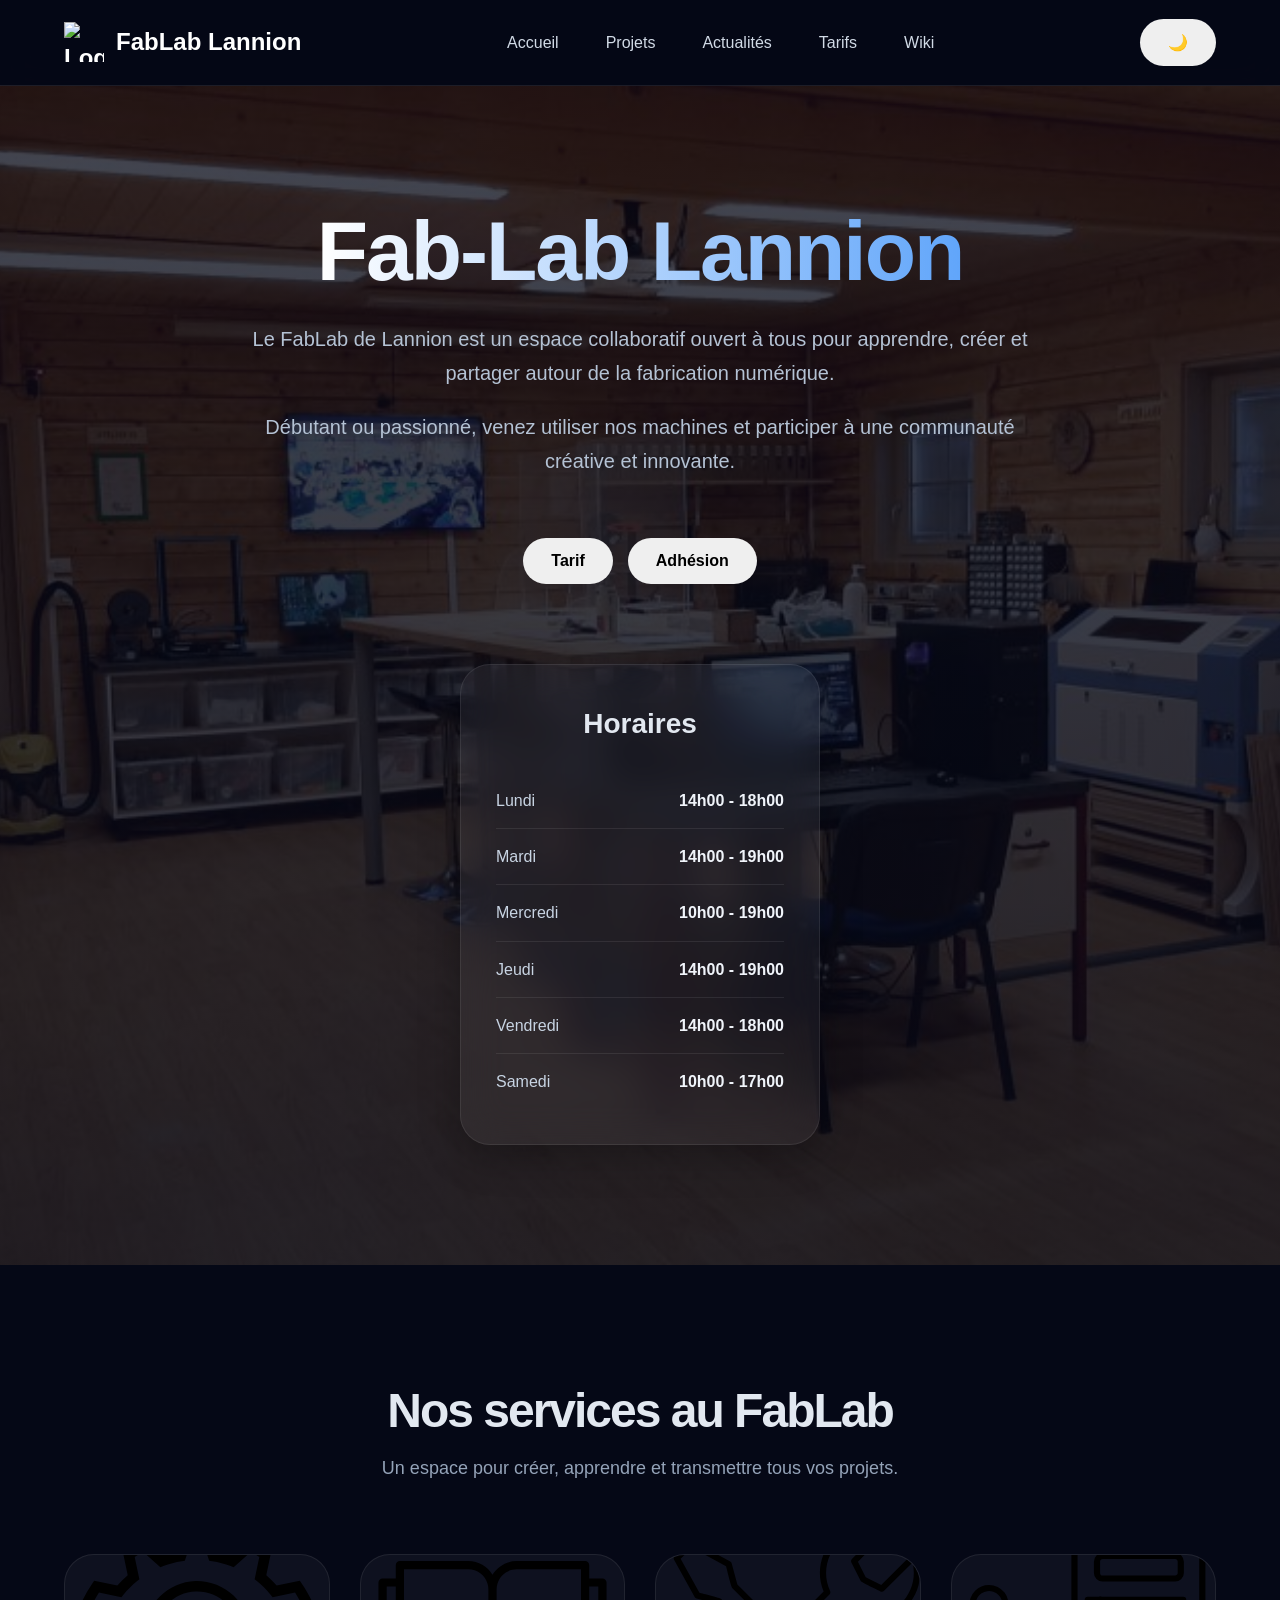
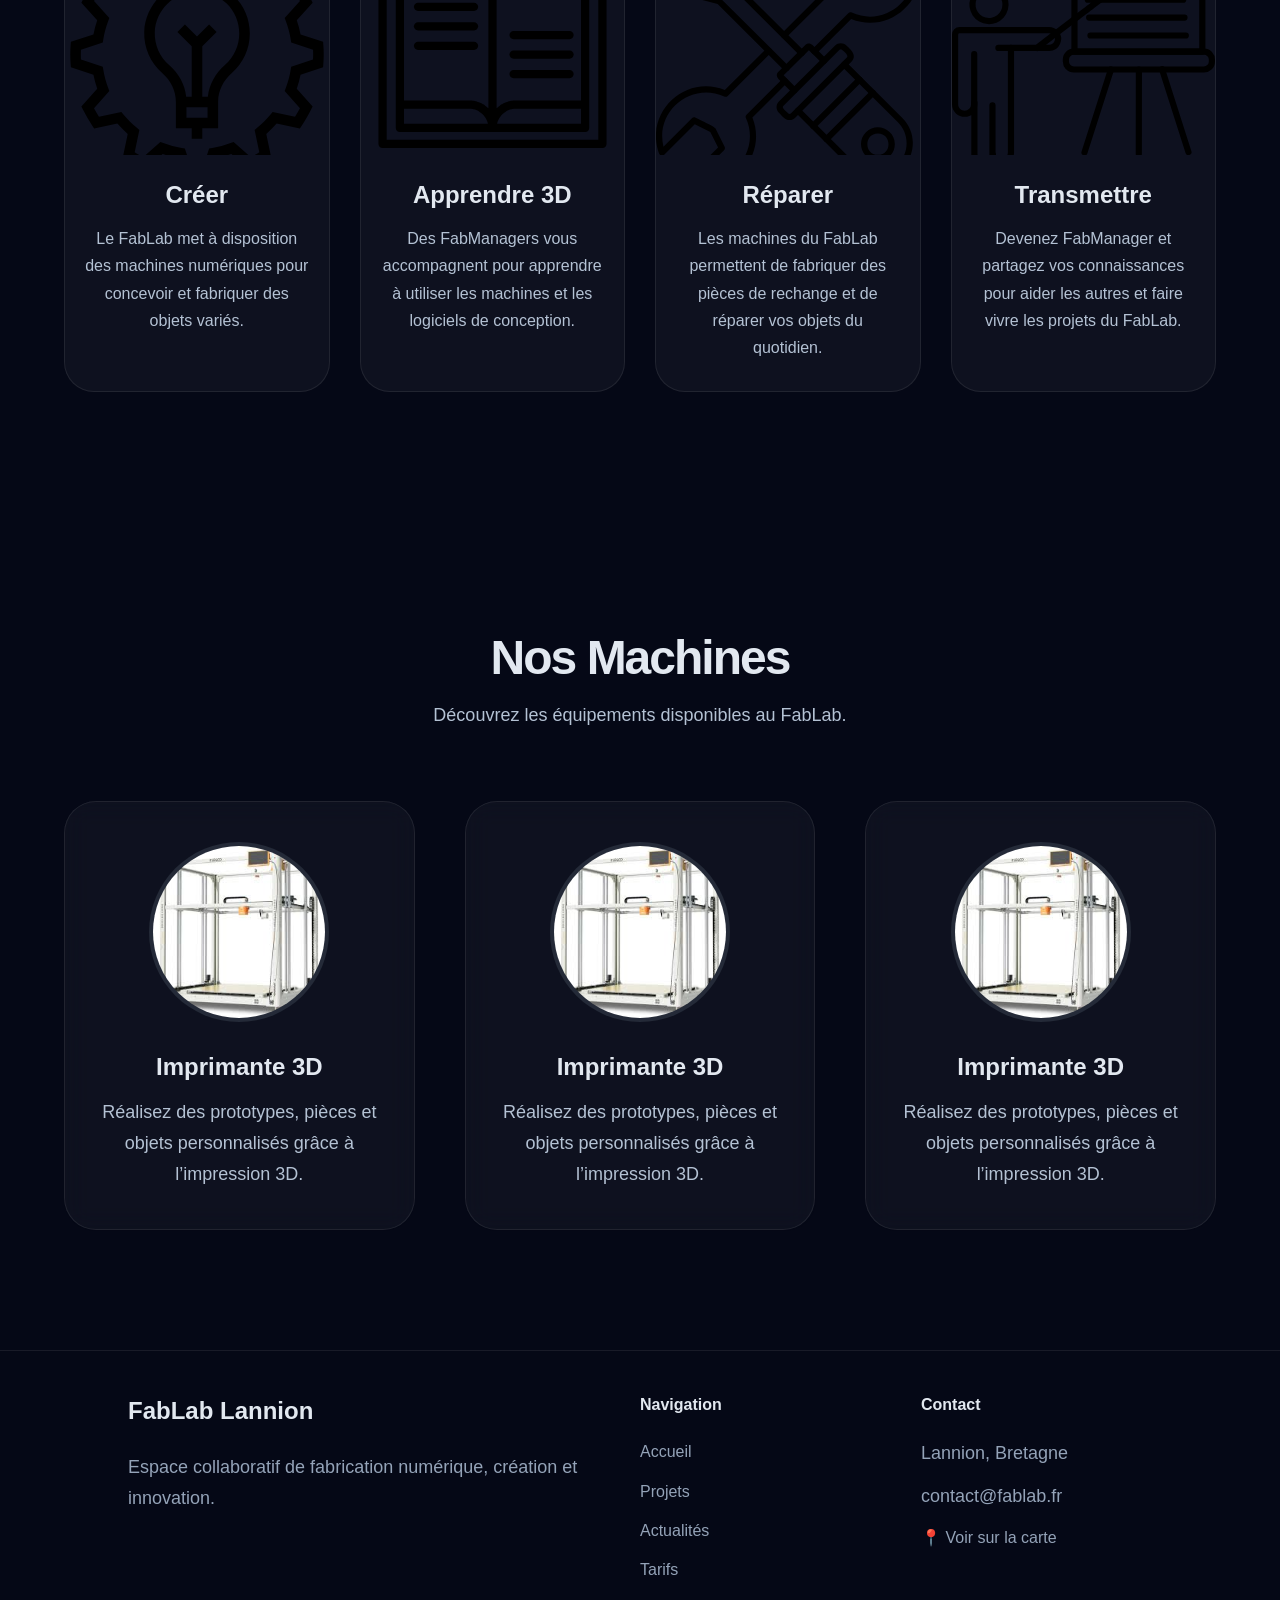
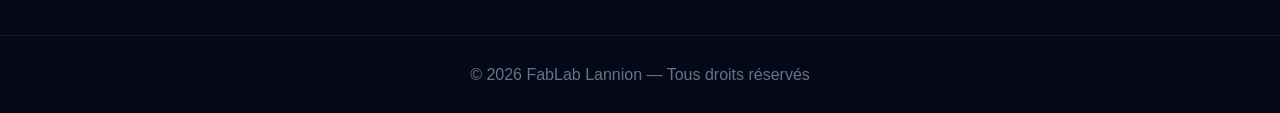
==== index.html @ e569bf3a "dark/light changement + corretions" ====
<!DOCTYPE html>
<html lang="fr">
<head>
  <meta charset="UTF-8">
  <meta name="viewport" content="width=device-width, initial-scale=1.0">
  <title>Fab-Lab Lannion</title>
  <link rel="icon" href="https://fablablannion.github.io/images/logo.png">
  <link id="theme-style" rel="stylesheet" href="style.css">
  <script src="navbar.js" defer></script>
</head>

<body>
  
  <!-- NAVBAR -->
  <nav-bar></nav-bar>

  <section class="présentation" id="accueil">
    <div class="présentation-container">

      <div>
        <h2>Fab-Lab Lannion</h2>

        <p>
          Le FabLab de Lannion est un espace collaboratif ouvert à tous pour apprendre,
          créer et partager autour de la fabrication numérique.
        </p>

        <p>
          Débutant ou passionné, venez utiliser nos machines et participer à une
          communauté créative et innovante.
        </p>

        <div class="buttons">
          <button>Tarif</button>
          <button>Adhésion</button>
        </div>
      </div>

      <div class="horaires">
        <h3>Horaires</h3>

        <div class="horaire-item">
          <span>Lundi</span>
          <strong>14h00 - 18h00</strong>
        </div>

        <div class="horaire-item">
          <span>Mardi</span>
          <strong>14h00 - 19h00</strong>
        </div>

        <div class="horaire-item">
          <span>Mercredi</span>
          <strong>10h00 - 19h00</strong>
        </div>

        <div class="horaire-item">
          <span>Jeudi</span>
          <strong>14h00 - 19h00</strong>
        </div>

        <div class="horaire-item">
          <span>Vendredi</span>
          <strong>14h00 - 18h00</strong>
        </div>

        <div class="horaire-item">
          <span>Samedi</span>
          <strong>10h00 - 17h00</strong>
        </div>

      </div>

    </div>
  </section>

  <section class="services-section">

    <div class="services-title">
      <h2>Nos services au FabLab</h2>
      <p>Un espace pour créer, apprendre et transmettre tous vos projets.</p>
    </div>

    <div class="services-grid">

      <div class="service-card">
        <div class="service-img">
          <img src="image/innovation-icon.svg" alt="Découpe laser">
        </div>
        <h3>Créer</h3>
        <p>Le FabLab met à disposition des machines numériques pour concevoir et fabriquer des objets variés.</p>
      </div>

      <div class="service-card">
        <div class="service-img">
          <img src="image/learning-icon.svg" alt="Impression 3D">
        </div>
        <h3>Apprendre 3D</h3>
        <p>Des FabManagers vous accompagnent pour apprendre à utiliser les machines et les logiciels de conception.</p>
      </div>

      <div class="service-card">
        <div class="service-img">
          <img src="image/reparation-icon.svg" alt="Découpe vinyle">
        </div>
        <h3>Réparer</h3>
        <p>Les machines du FabLab permettent de fabriquer des pièces de rechange et de réparer vos objets du quotidien.</p>
      </div>

      <div class="service-card">
        <div class="service-img">
          <img src="image/teach-icon.svg" alt="Électronique">
        </div>
        <h3>Transmettre</h3>
        <p>Devenez FabManager et partagez vos connaissances pour aider les autres et faire vivre les projets du FabLab.</p>
      </div>

    </div>

  </section>

  <section class="machines-section" id="machines">
    <div class="container">

      <div class="section-title">
        <h2>Nos Machines</h2>
        <p>Découvrez les équipements disponibles au FabLab.</p>
      </div>

      <div class="cards">

        <div class="card machine-card">
          <div class="machine-image">
            <img src="image/3d.jpg" alt="machine 3D">
          </div>

          <div class="machine-content">
            <h3>Imprimante 3D</h3>
            <p>
              Réalisez des prototypes, pièces et objets personnalisés grâce à l’impression 3D.
            </p>
          </div>
        </div>

        <div class="card machine-card">
          <div class="machine-image">
            <img src="image/3d.jpg" alt="machine 3D">
          </div>

          <div class="machine-content">
            <h3>Imprimante 3D</h3>
            <p>
              Réalisez des prototypes, pièces et objets personnalisés grâce à l’impression 3D.
            </p>
          </div>
        </div>

        <div class="card machine-card">
          <div class="machine-image">
            <img src="image/3d.jpg" alt="machine 3D">
          </div>

          <div class="machine-content">
            <h3>Imprimante 3D</h3>
            <p>
              Réalisez des prototypes, pièces et objets personnalisés grâce à l’impression 3D.
            </p>
          </div>
        </div>

      </div>
    </div>
  </section>

  <!-- FOOTER -->

  <div id="footer"></div>

  <script>
    fetch("Footer.html")
      .then(response => response.text())
      .then(data => {
        document.getElementById("footer").innerHTML = data;
      });
  </script>
</body>
</html>
---- style.css ----
/* =========================================================
   FABLAB LANNION — APPLE / STARTUP STYLE
========================================================= */

/* =========================
   RESET
========================= */

*{
  margin:0;
  padding:0;
  box-sizing:border-box;
}

html{
  scroll-behavior:smooth;
}

body{
  font-family:-apple-system,BlinkMacSystemFont,"Segoe UI",Roboto,sans-serif;
  background:#050816;
  color:#e2e8f0;
  line-height:1.7;
  overflow-x:hidden;
  font-weight:400;
}

/* =========================
   GLOBAL
========================= */

.container{
  width:90%;
  max-width:1300px;
  margin:auto;
}

section{
  padding:120px 0;
}

h1{
  font-size:60px;
  line-height:1;
  font-weight:800;
  letter-spacing:-3px;
}

h2{
  font-size:48px;
  line-height:1.1;
  font-weight:700;
  letter-spacing:-2px;
}

h3{
  font-size:24px;
  margin-bottom:10px;
}

p{
  color:#b4c2d4;
  font-size:18px;
  font-weight:400;
}

/* =========================================================
   NAVBAR
========================================================= */

.navbar{
  position:fixed;
  top:0;
  left:0;
  width:100%;

  z-index:1000;

  backdrop-filter:blur(20px);

  background:rgba(5,8,22,0.65);

  border-bottom:1px solid rgba(255,255,255,0.08);
}

.navbar-container{
  width:90%;
  max-width:1300px;

  margin:auto;

  height:85px;

  display:flex;
  align-items:center;
  justify-content:space-between;
}

/* LOGO */

.logo{
  font-size:24px;
  font-weight:800;
  color:white;
  text-decoration:none;
  display:flex;
  align-items:center;
  gap:12px;
}

.logo-img{
  width:40px;
  height:40px;
  object-fit:contain;
}

/* LINKS */

.nav-links{
  display:flex;
  gap:35px;
}

.nav-links a{
  color:#d1dae6;
  text-decoration:none;
  font-size:16px;
  font-weight:500;
  transition:0.3s;
  border-radius:6px;
  padding:4px 6px;
}

.nav-links a:hover{
  color:white;
}

.nav-links a:focus-visible{
  outline:2px solid #60a5fa;
  outline-offset:3px;
}

/* HAMBURGER */

.hamburger{
  display:none;
  flex-direction:column;
  gap:5px;
  background:none;
  border:none;
  cursor:pointer;
  padding:8px;
  border-radius:8px;
}

.hamburger span{
  display:block;
  width:24px;
  height:2px;
  background:#e2e8f0;
  border-radius:2px;
  transition:0.3s;
}

.hamburger[aria-expanded="true"] span:nth-child(1){
  transform:translateY(7px) rotate(45deg);
}

.hamburger[aria-expanded="true"] span:nth-child(2){
  opacity:0;
}

.hamburger[aria-expanded="true"] span:nth-child(3){
  transform:translateY(-7px) rotate(-45deg);
}

/* BUTTON */

.nav-button{
  padding:12px 24px;

  border-radius:999px;

  background:white;

  color:black;

  text-decoration:none;

  font-weight:600;

  transition:0.3s;
}

.nav-button:hover{
  transform:translateY(-2px);
}

/* espace navbar */

body{
  padding-top:85px;
}

/* =========================
   BUTTONS
========================= */

button,
.btn{
  border:none;
  outline:none;
  padding:14px 28px;
  border-radius:999px;
  cursor:pointer;
  font-size:16px;
  font-weight:600;
  transition:all .3s ease;
}

.btn{
  background:white;
  color:black;
  text-decoration:none;
}

.btn:hover{
  transform:translateY(-3px);
  box-shadow:0 10px 30px rgba(255,255,255,.15);
}

.btn-primary{
  background:white;
  color:black;
}

.btn-secondary{
  background:rgba(255,255,255,0.08);
  color:white;
  border:1px solid rgba(255,255,255,0.1);
}

/* =========================================================
   PRESENTATION
========================================================= */

.présentation{
  min-height:100vh;

  position:relative;
  overflow:hidden;

  background:
    linear-gradient(
      rgba(5,8,22,0.75),
      rgba(5,8,22,0.85)
    ),
    url("image/background.jpg");

  background-size:cover;
  background-position:center;
  background-repeat:no-repeat;

  display:flex;
  align-items:center;
  justify-content:center;

  text-align:center;
}

.présentation-container{
  width:100%;
  position:relative;
  z-index:2;

  display:flex;
  flex-direction:column;
  justify-content:center;
  align-items:center;
}

.présentation-container > div:first-child{
  display:flex;
  flex-direction:column;
  align-items:center;
}

.présentation h2{
  font-size:84px;
  margin-bottom:25px;

  background:linear-gradient(
    to right,
    #ffffff,
    #60a5fa
  );

  background-clip:text;
  -webkit-background-clip:text;
  -webkit-text-fill-color:transparent;
}

.présentation p{
  max-width:800px;
  margin-bottom:20px;
  font-size:20px;
}

.buttons{
  display:flex;
  justify-content:center;
  gap:15px;
  margin-top:40px;
  margin-bottom:80px;
  flex-wrap:wrap;
}

/* =========================================================
   HORAIRES CARD
========================================================= */

.horaires{
  width:360px;
  background:rgba(255,255,255,0.05);
  border:1px solid rgba(255,255,255,0.08);
  backdrop-filter:blur(20px);
  border-radius:30px;
  padding:35px;
  box-shadow:0 10px 40px rgba(0,0,0,0.3);
}

.horaires h3{
  margin-bottom:25px;
  font-size:28px;
}

.horaire-item{
  display:flex;
  justify-content:space-between;
  padding:14px 0;
  border-bottom:1px solid rgba(255,255,255,0.08);
}

.horaire-item:last-child{
  border:none;
}

.horaire-item span{
  color:#c8d4e3;
}

.horaire-item strong{
  color:#f0f4fa;
}

/* =========================================================
   Services
========================================================= */

.services-section{
  padding:120px 0;
  text-align:center;
  background:#050816;
}

.services-title{
  margin-bottom:70px;
}

.services-title h2{
  font-size:48px;
  margin-bottom:15px;
}

.services-title p{
  color:#94a3b8;
}

.services-grid{
  width:90%;
  max-width:1200px;
  margin:auto;

  display:grid;
  grid-template-columns:repeat(4,1fr);
  gap:30px;
}

.service-card{
  background:rgba(255,255,255,0.04);
  border:1px solid rgba(255,255,255,0.08);
  border-radius:30px;
  overflow:hidden;

  transition:0.4s;
}

.service-card:hover{
  transform:translateY(-10px);
  border-color:rgba(96,165,250,.4);
  box-shadow:
    0 15px 50px rgba(37,99,235,.15);
}

.service-img{
  width:100%;
  height:200px;
  overflow:hidden;
}

.service-img img{
  width:100%;
  height:100%;
  object-fit:cover;
}

.service-card h3{
  margin-top:20px;
}

.service-card p{
  padding:0 20px 30px;
  font-size:16px;
  color:#b4c2d4;
}

/* =========================================================
   MACHINES
========================================================= */

.machines-section{
  position:relative;
}

.section-title{
  text-align:center;
  margin-bottom:70px;
}

.section-title h2{
  margin-bottom:15px;
}

.machines-section .section-title{
  width:100%;
  text-align:center;
  margin-bottom:70px;
}

.machines-section .section-title h2,
.machines-section .section-title p{
  text-align:center;
}

/* CARD */

.cards{
  display:grid;
  grid-template-columns:repeat(3,1fr);
  gap:50px;
}

.machine-card{
  background:rgba(255,255,255,0.04);
  border:1px solid rgba(255,255,255,0.08);
  border-radius:32px;
  padding:40px 30px;
  text-align:center;
  transition:0.4s;
  backdrop-filter:blur(12px);
  overflow:hidden;
  position:relative;
}

.machine-card::before{
  content:"";
  position:absolute;
  inset:0;
  background:linear-gradient(
    135deg,
    rgba(255,255,255,0.08),
    transparent
  );
  opacity:0;
  transition:0.4s;
}

.machine-card:hover{
  transform:translateY(-10px);
  border-color:rgba(96,165,250,0.4);
  box-shadow:
    0 15px 50px rgba(37,99,235,.18);
}

.machine-card:hover::before{
  opacity:1;
}

/* image ronde */

.machine-image{
  width:180px;
  height:180px;
  border-radius:50%;
  margin:auto;
  margin-bottom:25px;
  overflow:hidden;
  border:4px solid rgba(255,255,255,0.08);
  background:#111827;
}

.machine-image img{
  width:100%;
  height:100%;
  object-fit:cover;
}

/* =========================================================
   PROJECTS
========================================================= */

.PROJETS{
  padding-bottom:60px;
  text-align:center;
}

.projets-header{
  margin-bottom:60px;
}

.projets-header p{
  margin-top:15px;
}

/* =========================================================
   SLIDER
========================================================= */

.projets-slider{
  overflow:hidden;
  mask-image:linear-gradient(
    to right,
    transparent,
    white 10%,
    white 90%,
    transparent
  );
}

.projets-track{
  display:flex;
  gap:25px;
  width:max-content;
  animation:slide 35s linear infinite;
}

.projets-track img{
  width:420px;
  height:260px;
  object-fit:cover;
  border-radius:28px;
  box-shadow:0 10px 30px rgba(0,0,0,0.35);
}

@keyframes slide{
  from{
    transform:translateX(0);
  }
  to{
    transform:translateX(-50%);
  }
}

/* =========================================================
   PORTFOLIO
========================================================= */

.portfolio-section{
  background:#0b1120;
  display:flex;
  justify-content:center;
}

.portfolio-grid{
  display:grid;
  grid-template-columns:repeat(3,1fr);
  gap:30px;
  max-width:1100px;
  margin:auto;
}

.section-title{
  text-align:center;
  display:flex;
  flex-direction:column;
  align-items:center;
  max-width:700px;
  margin:0 auto 70px auto;
}

.section-title h2,
.section-title p{
  text-align:center;
  margin-left:auto;
  margin-right:auto;
}

.portfolio-card{
  background:rgba(255,255,255,0.04);
  border-radius:28px;
  overflow:hidden;
  border:1px solid rgba(255,255,255,0.08);
  transition:0.4s;
}

.portfolio-card:hover{
  transform:translateY(-10px);
  border-color:rgba(96,165,250,.4);
  box-shadow:
    0 15px 50px rgba(37,99,235,.15);
}

.portfolio-card img{
  width:100%;
  height:240px;
  object-fit:cover;
}

.portfolio-content{
  padding:30px;
}

.portfolio-content h3{
  margin-bottom:12px;
}

/* =========================================================
   ACTUALITES
========================================================= */

.actualites-top{
  text-align:center;
  padding-bottom:50px;
}

.blog-section{
  padding-top:40px;
}

.blog-posts{
  display:flex;
  flex-direction:column;
  gap:30px;
}

.blog-post{
  background:rgba(255,255,255,0.04);
  border:1px solid rgba(255,255,255,0.08);
  border-radius:30px;
  padding:35px;
  display:flex;
  align-items:center;
  gap:35px;
  transition:0.4s;
  backdrop-filter:blur(15px);
}

.blog-post:hover{
  transform:translateY(-8px);
  border-color:rgba(96,165,250,.35);
  box-shadow:
    0 15px 45px rgba(37,99,235,.12);
}

.blog-date-box{
  min-width:120px;
  text-align:center;
}

.blog-date-box .day{
  display:block;
  font-size:64px;
  font-weight:800;
  line-height:1;
  background:linear-gradient(to bottom,#fff,#60a5fa);
  background-clip:text;
  -webkit-background-clip:text;
  -webkit-text-fill-color:transparent;
}

.blog-date-box .month{
  font-size:16px;
  letter-spacing:3px;
  color:#b4c2d4;
}

.blog-content h2{
  font-size:34px;
  margin-bottom:12px;
}

.blog-content a{
  display:inline-block;
  margin-top:15px;
  color:#60a5fa;
  text-decoration:none;
  font-weight:600;
}



/* =========================================================
   ACCESSIBILITÉ GLOBALE
========================================================= */

:focus-visible{
  outline:2px solid #60a5fa;
  outline-offset:3px;
}

button:focus-visible,
a:focus-visible{
  outline:2px solid #60a5fa;
  outline-offset:3px;
  border-radius:6px;
}

/* =========================================================
   SCROLLBAR
========================================================= */

::-webkit-scrollbar{
  width:10px;
}

::-webkit-scrollbar-track{
  background:#050816;
}

::-webkit-scrollbar-thumb{
  background:#1e3a8a;
  border-radius:999px;
}

/* =========================================================
   TARIFS PAGE
========================================================= */

.tarifs{
  min-height:45vh;

  display:flex;
  align-items:center;
  justify-content:center;
  text-align:center;

  background:
    linear-gradient(
      rgba(5,8,22,0.8),
      rgba(5,8,22,0.9)
    ),
    url("image/background.jpg");

  background-size:cover;
  background-position:center;
}

.tarifs-container{
  flex-direction:column;
}

.tarifs h1{
  font-size:82px;
  margin-bottom:16px;
  background:linear-gradient(to right,#fff,#60a5fa);
  -webkit-background-clip:text;
  background-clip:text;
  -webkit-text-fill-color:transparent;
}

.tarifs p{
  max-width:700px;
  margin:auto;
}

/* =========================================================
   SECTIONS
========================================================= */

.container-page{
  width:90%;
  max-width:1300px;
  margin:auto;
}

.tarifs-section{
  padding:60px 0;
}

/* =========================================================
   TABLE
========================================================= */

.tarif-table{
  margin-top:40px;
  border-radius:30px;
  overflow:hidden;

  background:rgba(255,255,255,0.04);

  border:1px solid rgba(255,255,255,0.08);

  backdrop-filter:blur(15px);
}

.tarif-header,
.tarif-row{
  display:grid;
  grid-template-columns:2fr 1fr 1fr 2fr;
  gap:20px;

  padding:25px 30px;
}

.tarif-header{
  background:rgba(255,255,255,0.05);
  font-weight:700;
}

.tarif-row{
  border-top:1px solid rgba(255,255,255,0.06);
  transition:0.3s;
}

.tarif-row:hover{
  background:rgba(255,255,255,0.03);
}

.tarif-row span,
.tarif-header span{
  color:white;
}

.tarif-note{
  margin-top:25px;
  padding:20px;
  border-radius:20px;

  background:rgba(255,255,255,0.03);

  border:1px solid rgba(255,255,255,0.06);
}

/* =========================================================
   ADHESION
========================================================= */

.adhesion-grid{
  margin-top:50px;

  display:grid;
  grid-template-columns:repeat(3,1fr);
  gap:30px;
}

.adhesion-card{
  padding:40px 30px;
  text-align:center;

  border-radius:30px;

  background:rgba(255,255,255,0.04);

  border:1px solid rgba(255,255,255,0.08);

  transition:0.4s;
}

.adhesion-card:hover{
  transform:translateY(-10px);
  border-color:rgba(96,165,250,.4);
  box-shadow:
    0 15px 50px rgba(37,99,235,.15);
}

.prix{
  font-size:64px;
  font-weight:800;
  margin:20px 0;

  background:linear-gradient(to right,#fff,#60a5fa);
  background-clip:text;
  -webkit-text-fill-color:transparent;
}

.adhesion-cta{
  margin-top:50px;
  display:flex;
  justify-content:center;
}

.adhesion-cta a{
  display:inline-block;
  padding:16px 30px;
  border-radius:999px;

  background:linear-gradient(to right,#60a5fa,#2563eb);
  color:white;
  text-decoration:none;
  font-weight:600;

  box-shadow:0 10px 30px rgba(37,99,235,0.4);
  transition:0.3s;
}

.adhesion-cta a:hover{
  transform:translateY(-3px);
  box-shadow:0 15px 40px rgba(37,99,235,0.6);
}

/* =========================================================
   FOOTER
========================================================= */

.footer{
  border-top:1px solid rgba(255,255,255,0.08);
  background:#050816;
}

.footer-container{
  width:80%;
  max-width:1300px;
  margin:auto;
  padding:40px 0;
  display:grid;
  grid-template-columns:2fr 1fr 1fr;
  gap:50px;
}

.footer h3,
.footer h4{
  margin-bottom:20px;
}

.footer p,
.footer a{
  color:#94a3b8;
  text-decoration:none;
  margin-bottom:12px;
  display:block;
}

.footer a:hover{
  color:white;
}

.footer-bottom{
  border-top:1px solid rgba(255,255,255,0.08);

  text-align:center;

  padding:25px;

  color:#64748b;
}

/* =========================================================
   RESPONSIVE
========================================================= */

@media(max-width:1100px){

  h1{
    font-size:58px;
  }

  h2{
    font-size:40px;
  }

  .cards,
  .portfolio-grid{
    grid-template-columns:repeat(2,1fr);
  }

  .présentation-container{
  flex-direction:column;
  text-align:center;
  }

  .text p{
    margin:auto;
  }

}

@media(max-width:1000px){
  .services-grid{
    grid-template-columns:repeat(2,1fr);
  }
}

@media(max-width:900px){

  .tarif-header,
  .tarif-row{
    grid-template-columns:1fr;
  }

  .adhesion-grid{
    grid-template-columns:1fr;
  }

  .hamburger{
    display:flex;
  }

  .navbar-container{
    flex-wrap:wrap;
    height:auto;
    padding:16px 0;
    gap:0;
    align-items:center;
  }

  .nav-links{
    display:none;
    width:100%;
    flex-direction:column;
    align-items:center;
    gap:0;
    padding:10px 0 16px;
  }

  .nav-links.open{
    display:flex;
  }

  .nav-links a{
    padding:12px 20px;
    width:100%;
    text-align:center;
    border-radius:0;
  }

  .theme-toggle{
    order:3;
  }

  .footer-container{
    grid-template-columns:1fr;
    text-align:center;
  }

}


@media(max-width:700px){

  section{
    padding:80px 0;
  }

  h1{
    font-size:42px;
  }

  h2{
    font-size:34px;
  }

  .présentation h2{
    font-size:56px;
  }

  .cards,
  .portfolio-grid{
    grid-template-columns:1fr;
  }

  .blog-post{
    flex-direction:column;
    text-align:center;
  }

  .projets-track img{
    width:300px;
    height:200px;
  }

  .horaires{
    width:100%;
  }

  .tarifs h1{
    font-size:52px;
  }

}

@media(max-width:600px){
  .services-grid{
    grid-template-columns:1fr;
  }
}
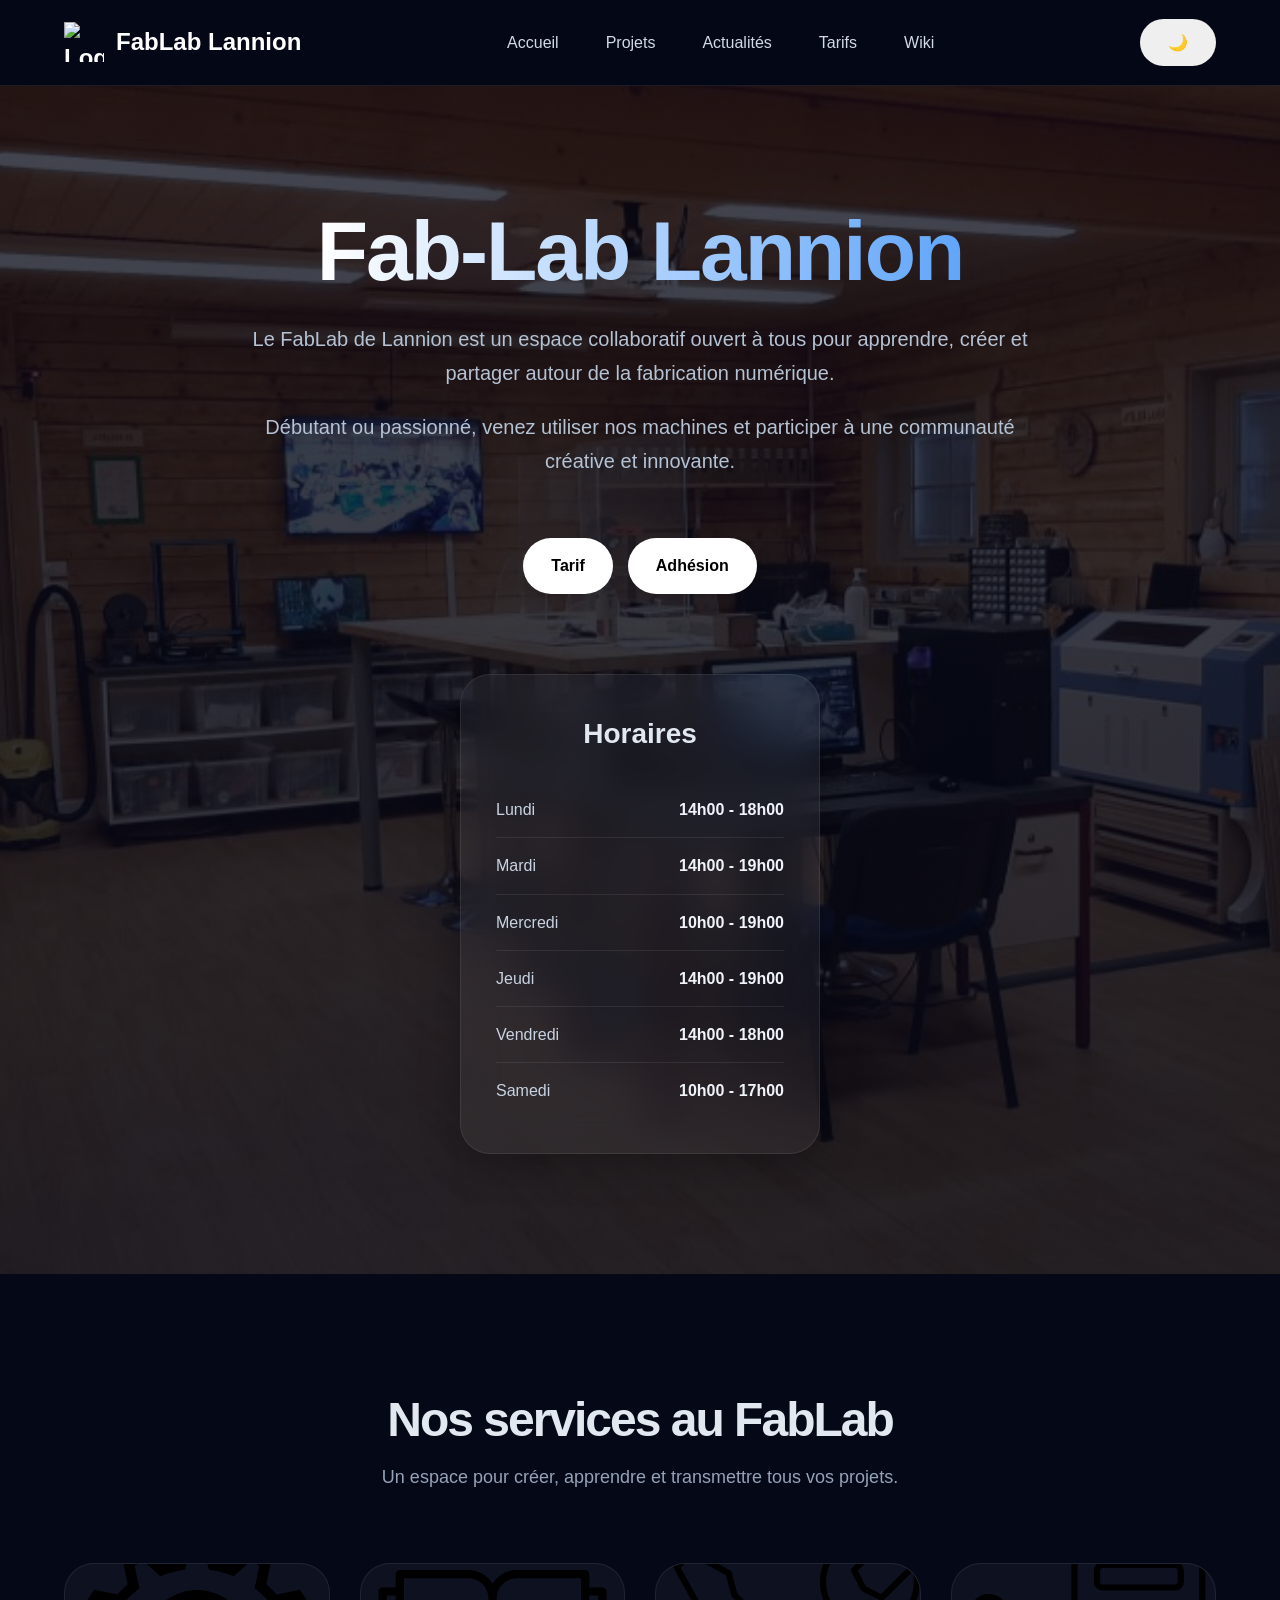
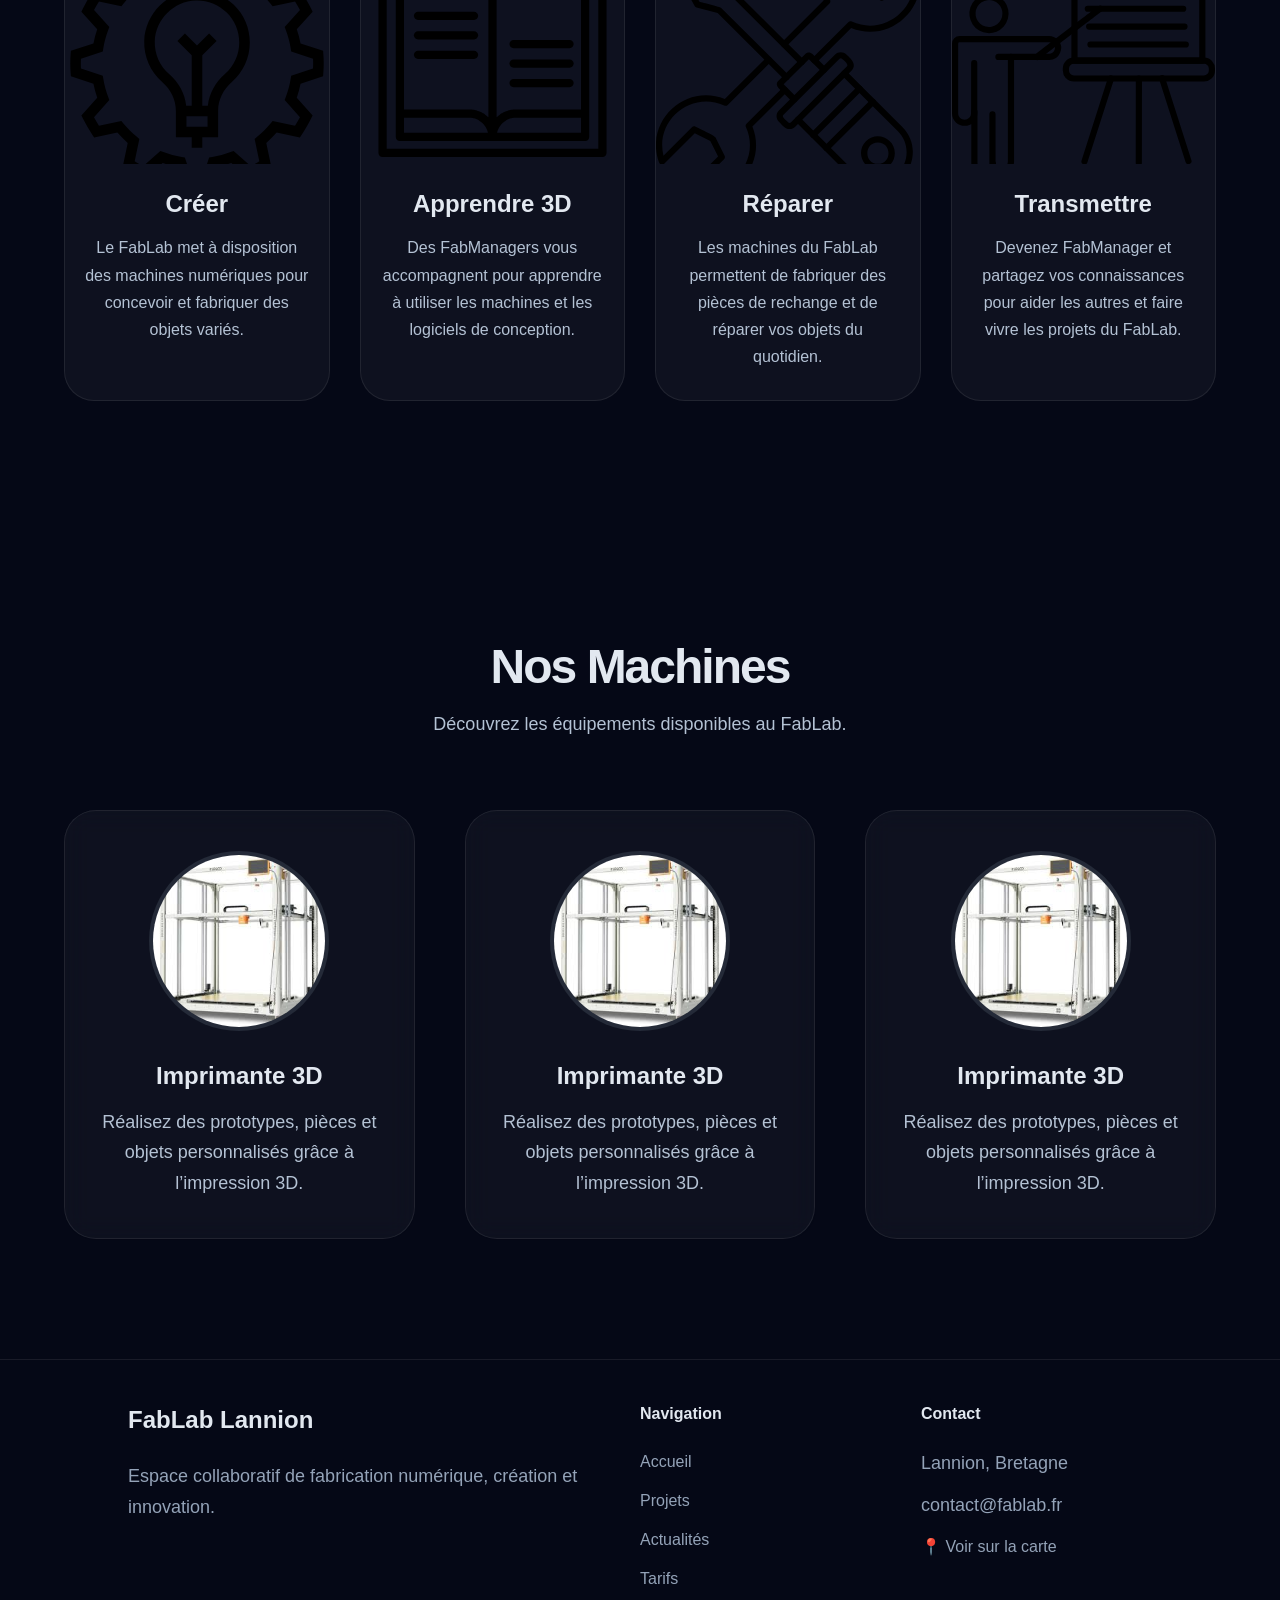
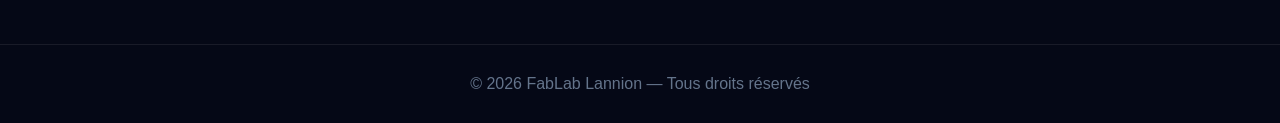
==== commit 78ca05a9: "correction" ====
--- a/index.html
+++ b/index.html
@@ -3,7 +3,7 @@
 <head>
   <meta charset="UTF-8">
   <meta name="viewport" content="width=device-width, initial-scale=1.0">
-  <title>Fab-Lab Lannion</title>
+  <title>FabLab Lannion</title>
   <link rel="icon" href="https://fablablannion.github.io/images/logo.png">
   <link id="theme-style" rel="stylesheet" href="style.css">
   <script src="navbar.js" defer></script>
@@ -31,8 +31,8 @@
         </p>
 
         <div class="buttons">
-          <button>Tarif</button>
-          <button>Adhésion</button>
+          <a href="Tarifs.html" class="btn">Tarif</a>
+          <a href="https://www.helloasso.com/associations/ker-nel-fablab-lannion" target="_blank" class="btn">Adhésion</a>
         </div>
       </div>
 
@@ -127,7 +127,7 @@
         <p>Découvrez les équipements disponibles au FabLab.</p>
       </div>
 
-      <div class="cards">
+      <div class="cards collapsed" id="machinesList">
 
         <div class="card machine-card">
           <div class="machine-image">
@@ -184,4 +184,4 @@
       });
   </script>
 </body>
-</html>+</html>
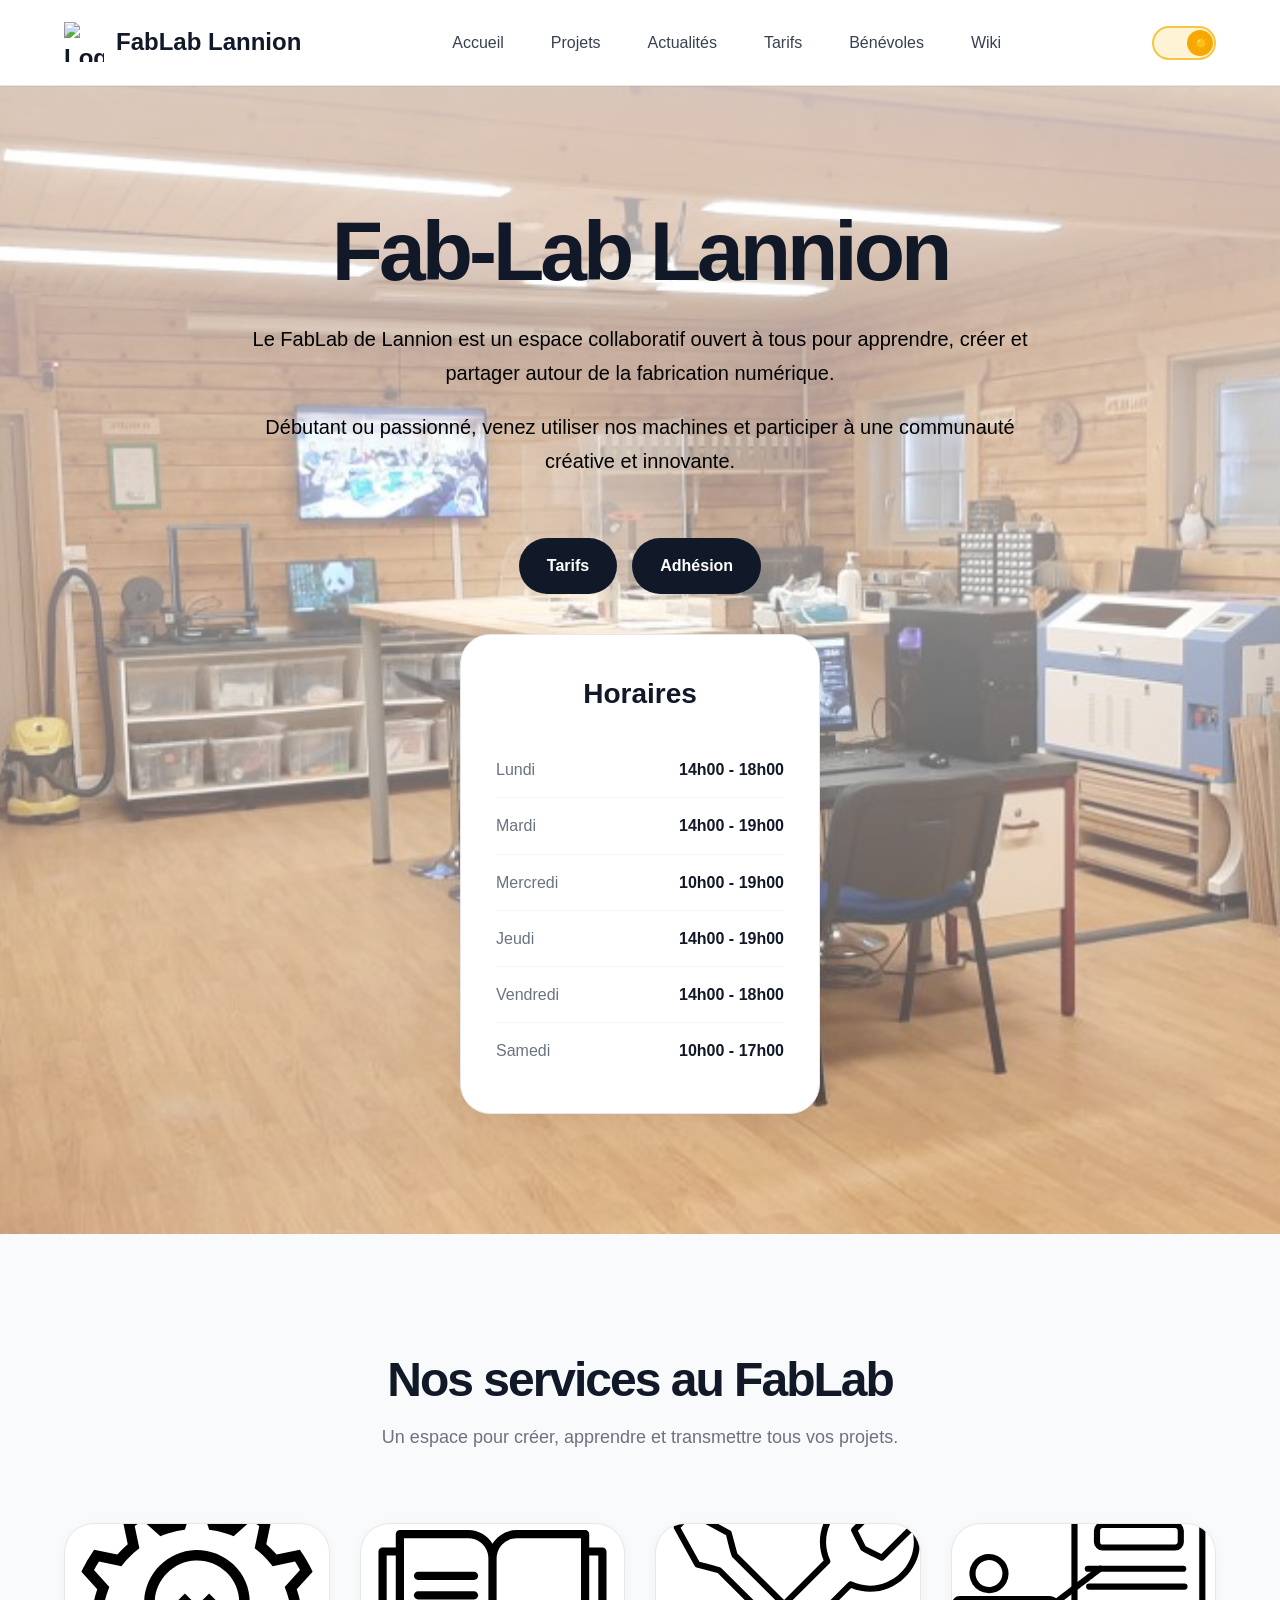
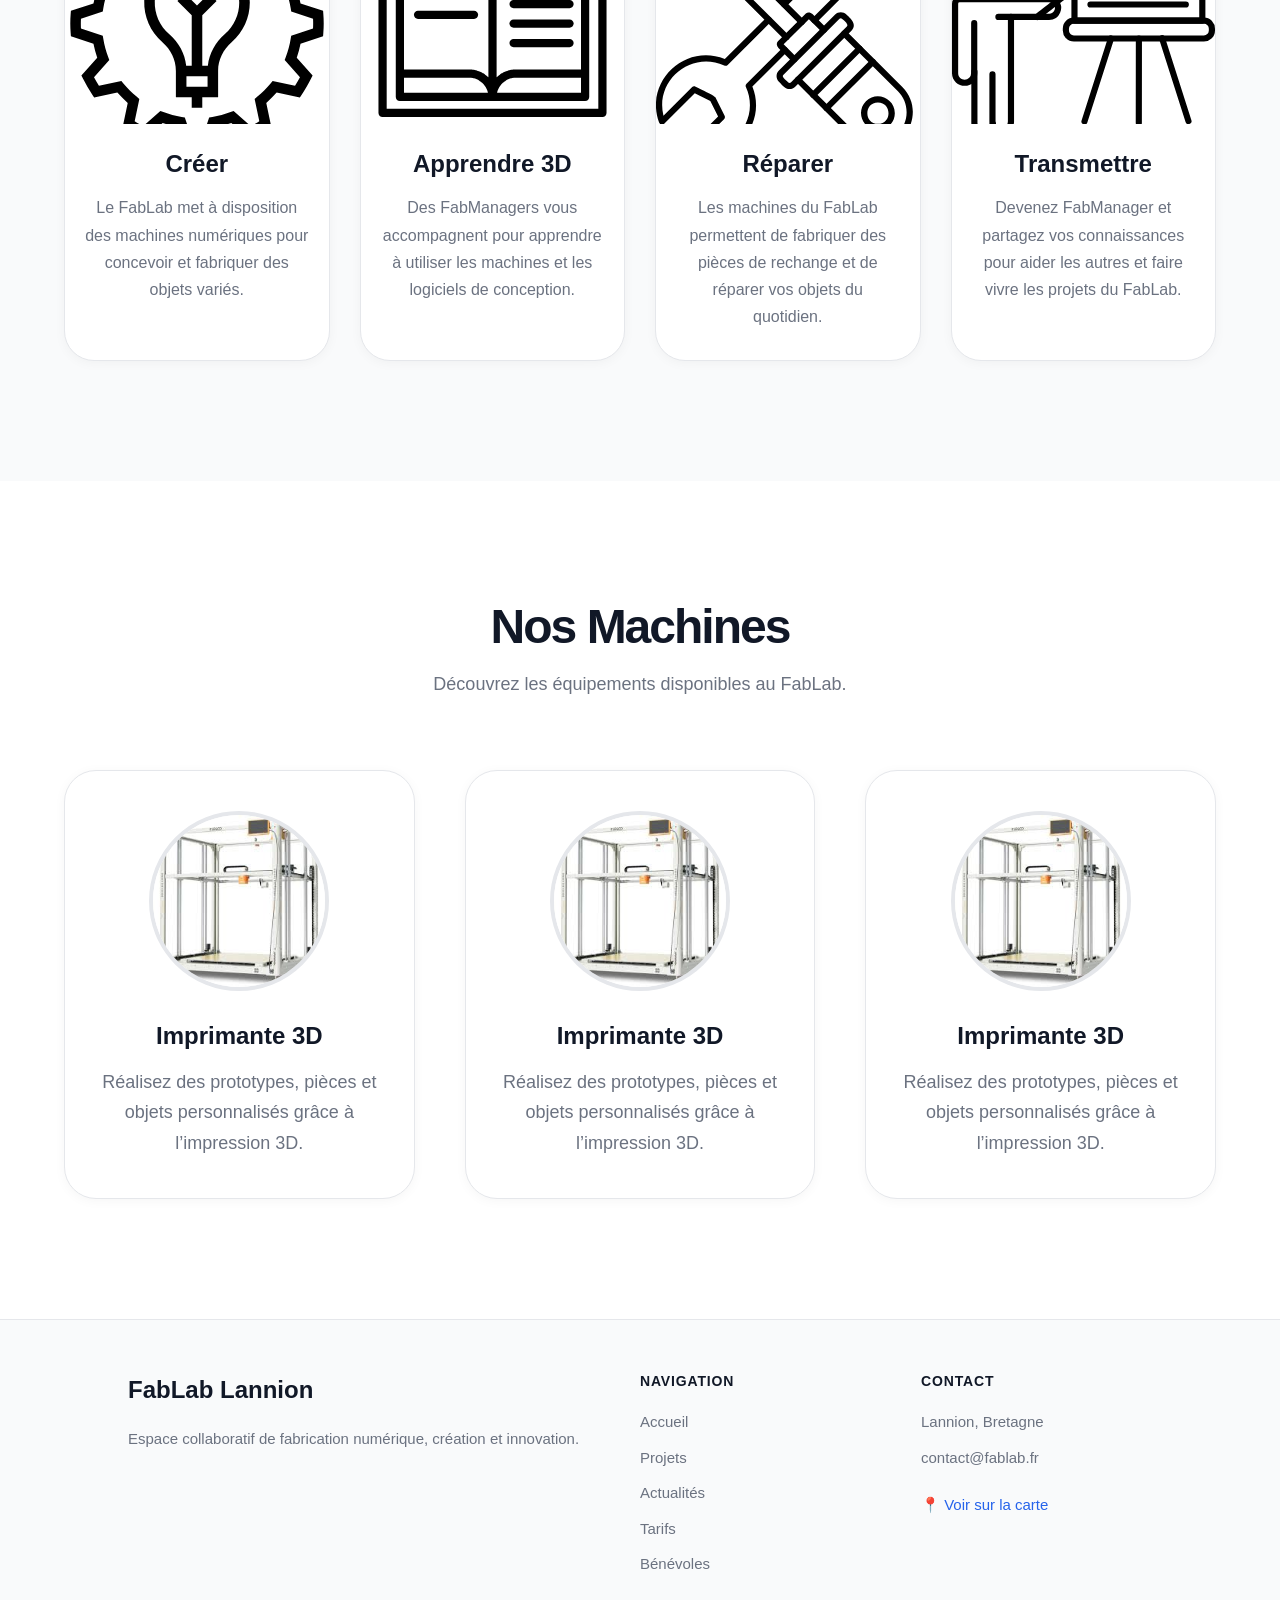
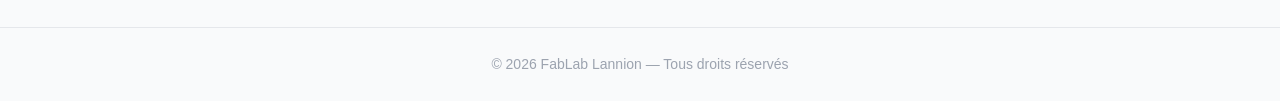
==== commit 7d4700e5: "finish" ====
--- a/index.html
+++ b/index.html
@@ -31,7 +31,7 @@
         </p>
 
         <div class="buttons">
-          <a href="Tarifs.html" class="btn">Tarif</a>
+          <a href="Tarifs.html" class="btn">Tarifs</a>
           <a href="https://www.helloasso.com/associations/ker-nel-fablab-lannion" target="_blank" class="btn">Adhésion</a>
         </div>
       </div>
--- a/style.css
+++ b/style.css
@@ -138,6 +138,14 @@
 .nav-links a:focus-visible{
   outline:2px solid #60a5fa;
   outline-offset:3px;
+}
+
+/* NAVBAR RIGHT — regroupe toggle + hamburger */
+
+.navbar-right{
+  display:flex;
+  align-items:center;
+  gap:14px;
 }
 
 /* HAMBURGER */
@@ -216,12 +224,14 @@
   font-size:16px;
   font-weight:600;
   transition:all .3s ease;
+  display:inline-block;
+  text-decoration:none;
+  text-align:center;
 }
 
 .btn{
   background:white;
   color:black;
-  text-decoration:none;
 }
 
 .btn:hover{
@@ -309,9 +319,10 @@
 .buttons{
   display:flex;
   justify-content:center;
+  align-items:center;
   gap:15px;
   margin-top:40px;
-  margin-bottom:80px;
+  margin-bottom:40px;
   flex-wrap:wrap;
 }
 
@@ -1016,20 +1027,27 @@
   }
 
   .navbar-container{
-    flex-wrap:wrap;
-    height:auto;
-    padding:16px 0;
-    gap:0;
-    align-items:center;
+    height:70px;
+    padding:0;
+    flex-wrap:nowrap;
+    position:relative;
   }
 
   .nav-links{
     display:none;
-    width:100%;
+    position:absolute;
+    top:70px;
+    left:0;
+    right:0;
     flex-direction:column;
-    align-items:center;
+    align-items:stretch;
     gap:0;
-    padding:10px 0 16px;
+    background:rgba(5,8,22,0.97);
+    backdrop-filter:blur(20px);
+    border-bottom:1px solid rgba(255,255,255,0.08);
+    padding:8px 0 12px;
+    z-index:999;
+    animation:menuSlide 0.22s ease;
   }
 
   .nav-links.open{
@@ -1037,14 +1055,20 @@
   }
 
   .nav-links a{
-    padding:12px 20px;
+    padding:14px 24px;
     width:100%;
-    text-align:center;
+    text-align:left;
     border-radius:0;
-  }
-
-  .theme-toggle{
-    order:3;
+    font-size:17px;
+    border-bottom:1px solid rgba(255,255,255,0.05);
+  }
+
+  .nav-links a:last-child{
+    border-bottom:none;
+  }
+
+  .nav-links.open .nav-theme-row{
+    display:flex;
   }
 
   .footer-container{
@@ -1055,6 +1079,97 @@
 }
 
 
+@keyframes menuSlide{
+  from{ opacity:0; transform:translateY(-8px); }
+  to{ opacity:1; transform:translateY(0); }
+}
+
+/* =========================================================
+   SWITCH THÈME MOBILE
+========================================================= */
+
+.nav-theme-row{
+  display:none;
+  align-items:center;
+  justify-content:space-between;
+  padding:14px 24px;
+  margin-top:4px;
+}
+
+.nav-theme-label{
+  font-size:17px;
+  font-weight:500;
+  color:#d1dae6;
+}
+
+/* Le switch lui-même */
+.pill-switch{
+  background:none;
+  border:none;
+  padding:0;
+  cursor:pointer;
+  display:flex;
+  align-items:center;
+}
+
+/* Switch desktop caché sur mobile */
+#desktop-theme-toggle{
+  display:flex;
+}
+
+@media(max-width:900px){
+  #desktop-theme-toggle{
+    display:none;
+  }
+}
+
+.pill-track{
+  width:64px;
+  height:34px;
+  border-radius:999px;
+  background:#0d1f3c;
+  border:2px solid #1e3a5f;
+  display:flex;
+  align-items:center;
+  padding:3px;
+  transition:background 0.35s, border-color 0.35s;
+  position:relative;
+}
+
+.pill-thumb{
+  width:26px;
+  height:26px;
+  border-radius:50%;
+  background:#0079c9;
+  display:flex;
+  align-items:center;
+  justify-content:center;
+  transition:transform 0.35s cubic-bezier(.4,0,.2,1), background 0.35s;
+  transform:translateX(0);
+  flex-shrink:0;
+}
+
+.pill-icon::before{
+  content:"🌙";
+  font-size:14px;
+  line-height:1;
+}
+
+/* État clair */
+.pill-switch.is-light .pill-track{
+  background:#fff3d6;
+  border-color:#f6c640;
+}
+
+.pill-switch.is-light .pill-thumb{
+  background:#f6a800;
+  transform:translateX(30px);
+}
+
+.pill-switch.is-light .pill-icon::before{
+  content:"☀️";
+}
+
 @media(max-width:700px){
 
   section{
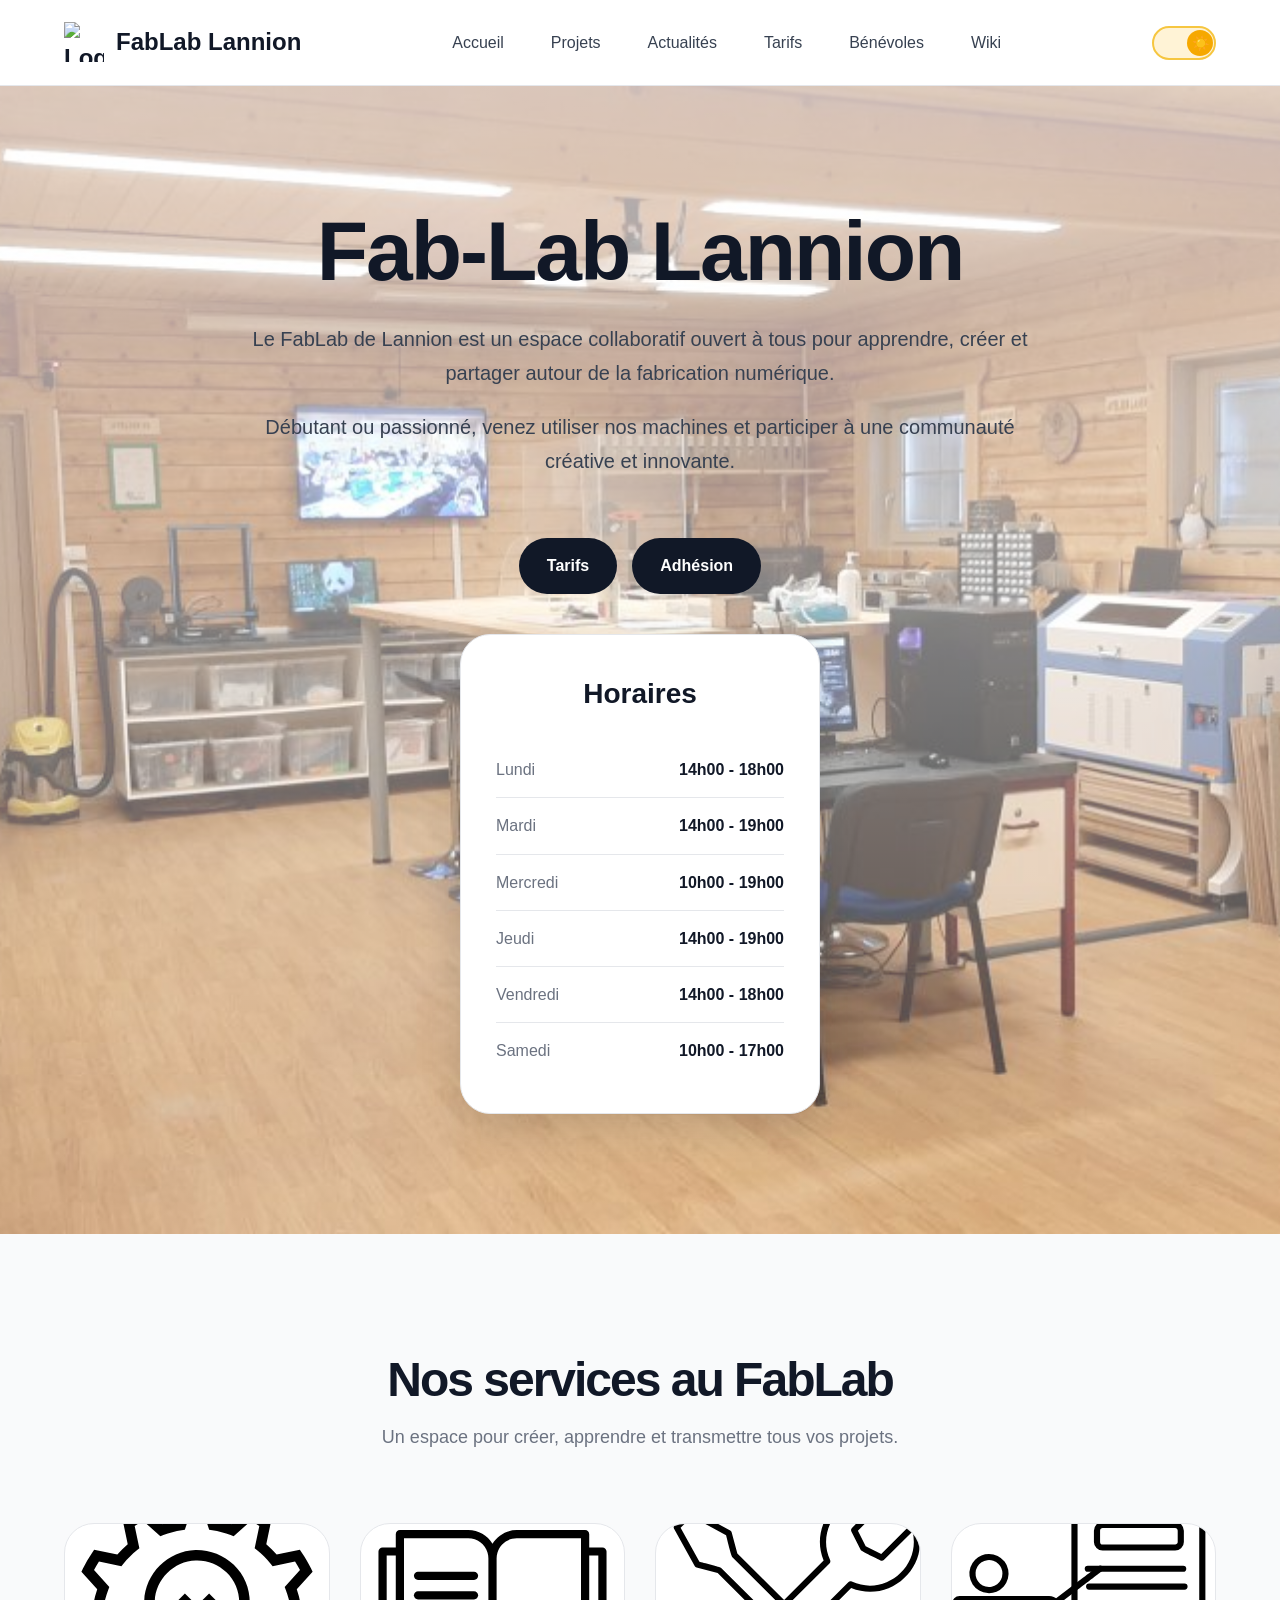
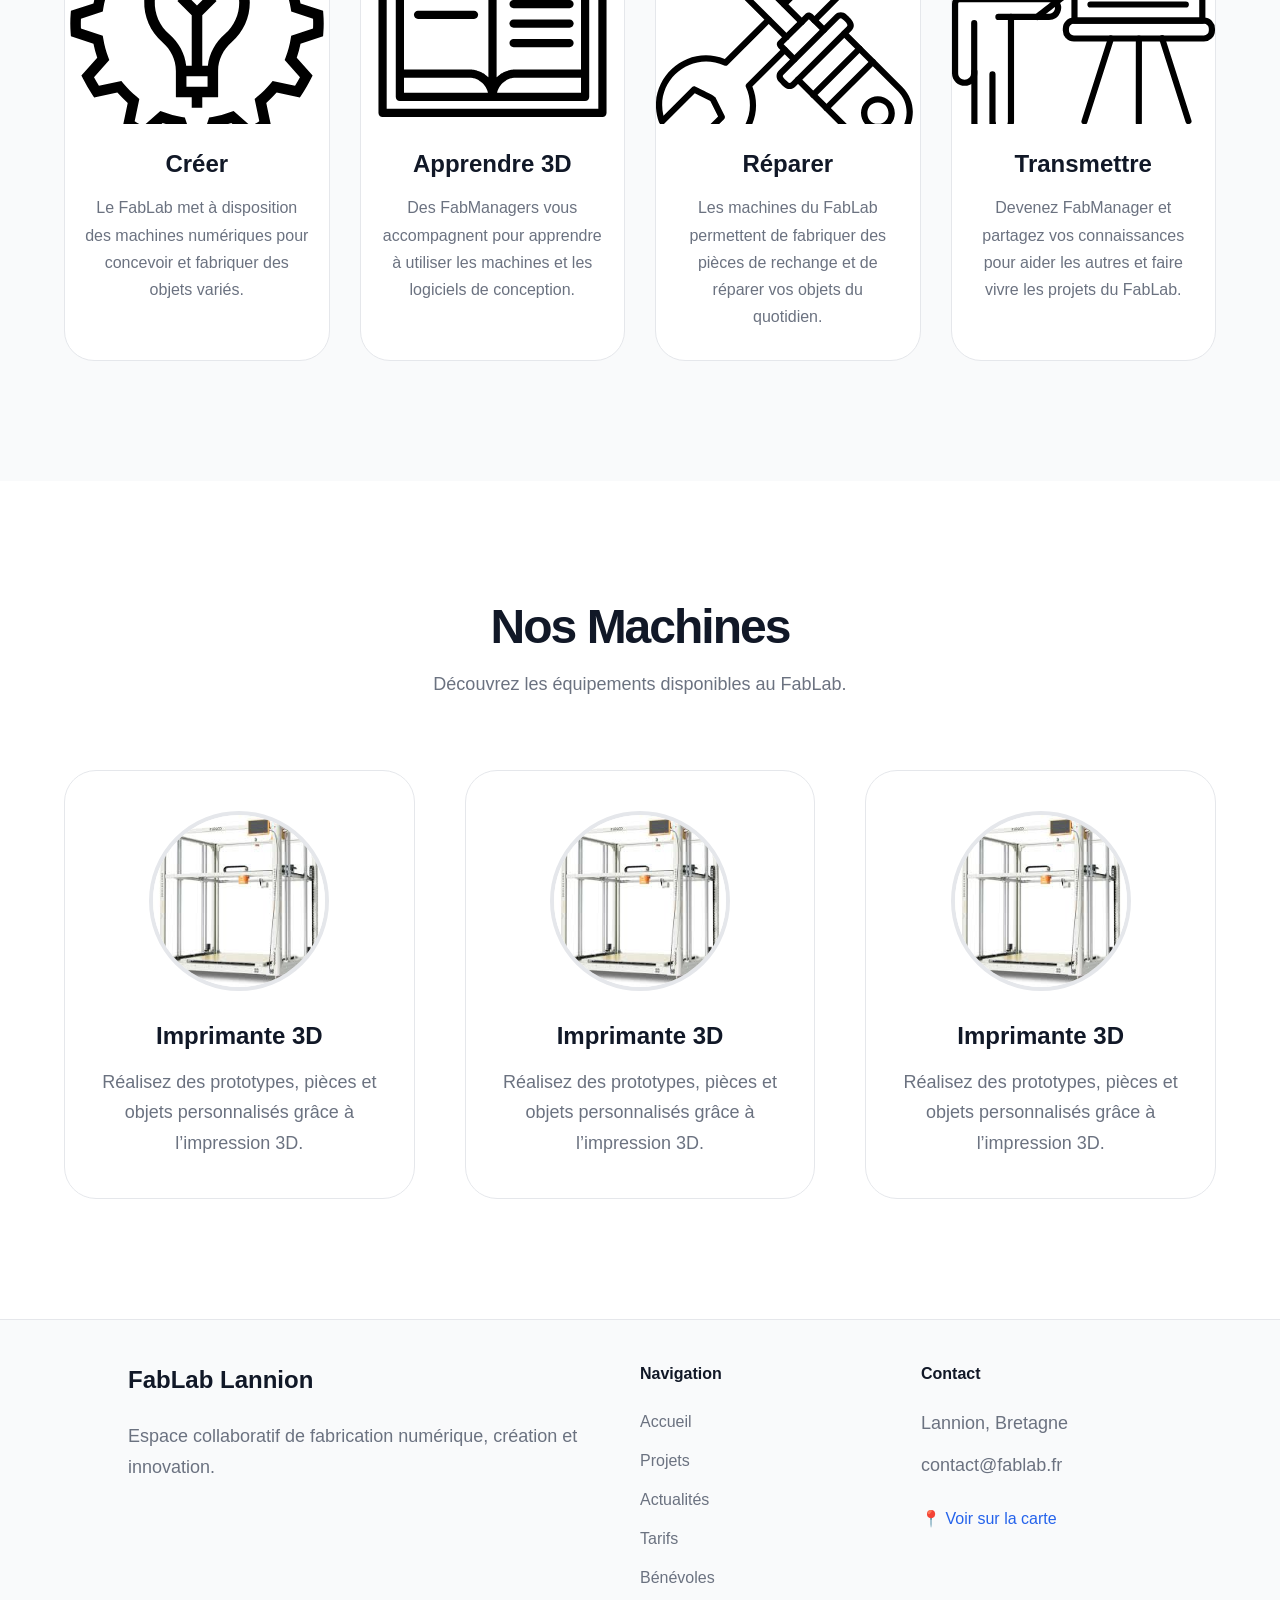
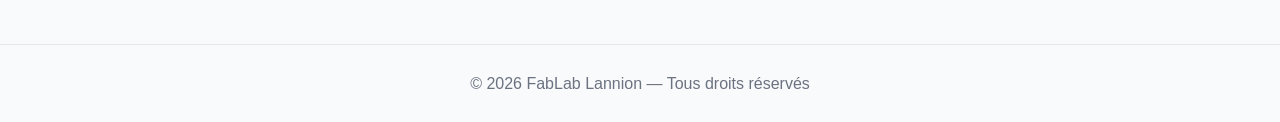
==== commit bc6aface: "finish site" ====
--- a/index.html
+++ b/index.html
@@ -5,7 +5,7 @@
   <meta name="viewport" content="width=device-width, initial-scale=1.0">
   <title>FabLab Lannion</title>
   <link rel="icon" href="https://fablablannion.github.io/images/logo.png">
-  <link id="theme-style" rel="stylesheet" href="style.css">
+  <link rel="stylesheet" href="style.css">
   <script src="navbar.js" defer></script>
 </head>
 
@@ -184,4 +184,4 @@
       });
   </script>
 </body>
-</html>
+</html>
--- a/style.css
+++ b/style.css
@@ -1,1220 +1,673 @@
 /* =========================================================
-   FABLAB LANNION — APPLE / STARTUP STYLE
-========================================================= */
-
-/* =========================
+   FABLAB LANNION — THÈME UNIQUE AVEC VARIABLES CSS
+   Comme GitHub : data-theme="dark" | data-theme="light"
+   + @media prefers-color-scheme pour le défaut système
+========================================================= */
+
+/* ── Variables thème sombre (défaut) ── */
+:root,
+[data-theme="dark"] {
+  --bg:          #050816;
+  --bg-alt:      #0b1120;
+  --bg-card:     rgba(255,255,255,0.04);
+  --bg-card-2:   rgba(255,255,255,0.05);
+  --border:      rgba(255,255,255,0.08);
+  --border-2:    rgba(255,255,255,0.06);
+  --text:        #e2e8f0;
+  --text-2:      #b4c2d4;
+  --text-3:      #94a3b8;
+  --text-muted:  #64748b;
+  --heading:     #ffffff;
+  --link:        #60a5fa;
+  --navbar-bg:   rgba(5,8,22,0.65);
+  --navbar-menu: rgba(5,8,22,0.97);
+  --footer-bg:   #050816;
+  --footer-border: rgba(255,255,255,0.08);
+  --scrollbar-track: #050816;
+  --scrollbar-thumb: #1e3a8a;
+  --machine-img-bg: #111827;
+  --machine-img-border: rgba(255,255,255,0.08);
+  --portfolio-bg: #0b1120;
+  --services-bg: #050816;
+  --tarif-header-bg: rgba(255,255,255,0.05);
+  --tarif-note-bg: rgba(255,255,255,0.03);
+  --tarif-note-border: rgba(255,255,255,0.06);
+  --tarif-note-color: var(--text-2);
+  --adhesion-cta-bg: linear-gradient(to right,#60a5fa,#2563eb);
+  --adhesion-cta-shadow: rgba(37,99,235,0.4);
+  --prix-color: linear-gradient(to right,#fff,#60a5fa);
+  --prix-fill: transparent;
+  --focus-color: #60a5fa;
+  --hero-gradient: rgba(5,8,22,0.75), rgba(5,8,22,0.85);
+  --hero-tarifs: rgba(5,8,22,0.8), rgba(5,8,22,0.9);
+  --h1-gradient: linear-gradient(to right,#ffffff,#60a5fa);
+  --blog-date-gradient: linear-gradient(to bottom,#fff,#60a5fa);
+  --blog-date-fill: transparent;
+  --blog-month-color: #b4c2d4;
+  --blog-link: #60a5fa;
+  --card-hover-border: rgba(96,165,250,0.4);
+  --card-hover-shadow: rgba(37,99,235,0.15);
+  /* Toggle */
+  --pill-track-bg: #0d1f3c;
+  --pill-track-border: #1e3a5f;
+  --pill-thumb-bg: #0079c9;
+  --pill-thumb-x: 0px;
+  --pill-icon: "🌙";
+}
+
+/* ── Variables thème clair ── */
+[data-theme="light"] {
+  --bg:          #ffffff;
+  --bg-alt:      #f9fafb;
+  --bg-card:     #ffffff;
+  --bg-card-2:   #f3f4f6;
+  --border:      #e5e7eb;
+  --border-2:    #f3f4f6;
+  --text:        #111827;
+  --text-2:      #374151;
+  --text-3:      #6b7280;
+  --text-muted:  #6b7280;
+  --heading:     #111827;
+  --link:        #2563eb;
+  --navbar-bg:   rgba(255,255,255,0.88);
+  --navbar-menu: rgba(255,255,255,0.97);
+  --footer-bg:   #f9fafb;
+  --footer-border: #e5e7eb;
+  --scrollbar-track: #f3f4f6;
+  --scrollbar-thumb: #d1d5db;
+  --machine-img-bg: #f3f4f6;
+  --machine-img-border: #e5e7eb;
+  --portfolio-bg: #f9fafb;
+  --services-bg: #f9fafb;
+  --tarif-header-bg: #f3f4f6;
+  --tarif-note-bg: #eff6ff;
+  --tarif-note-border: #bfdbfe;
+  --tarif-note-color: #1d4ed8;
+  --adhesion-cta-bg: #111827;
+  --adhesion-cta-shadow: rgba(17,24,39,0.18);
+  --prix-color: #2563eb;
+  --prix-fill: #2563eb;
+  --focus-color: #2563eb;
+  --hero-gradient: rgba(255,255,255,0.72), rgba(255,255,255,0.2);
+  --hero-tarifs: rgba(255,255,255,0.70), rgba(255,255,255,0.80);
+  --h1-gradient: none;
+  --blog-date-gradient: none;
+  --blog-date-fill: #111827;
+  --blog-month-color: #6b7280;
+  --blog-link: #2563eb;
+  --card-hover-border: #bfdbfe;
+  --card-hover-shadow: rgba(37,99,235,0.10);
+  /* Toggle */
+  --pill-track-bg: #fff3d6;
+  --pill-track-border: #f6c640;
+  --pill-thumb-bg: #f6a800;
+  --pill-thumb-x: 30px;
+  --pill-icon: "☀️";
+}
+
+/* ── Si pas de data-theme ET préférence système = light ── */
+@media (prefers-color-scheme: light) {
+  :root:not([data-theme]) {
+    --bg:          #ffffff;
+    --bg-alt:      #f9fafb;
+    --bg-card:     #ffffff;
+    --bg-card-2:   #f3f4f6;
+    --border:      #e5e7eb;
+    --border-2:    #f3f4f6;
+    --text:        #111827;
+    --text-2:      #374151;
+    --text-3:      #6b7280;
+    --text-muted:  #6b7280;
+    --heading:     #111827;
+    --link:        #2563eb;
+    --navbar-bg:   rgba(255,255,255,0.88);
+    --navbar-menu: rgba(255,255,255,0.97);
+    --footer-bg:   #f9fafb;
+    --footer-border: #e5e7eb;
+    --scrollbar-track: #f3f4f6;
+    --scrollbar-thumb: #d1d5db;
+    --machine-img-bg: #f3f4f6;
+    --machine-img-border: #e5e7eb;
+    --portfolio-bg: #f9fafb;
+    --services-bg: #f9fafb;
+    --tarif-header-bg: #f3f4f6;
+    --tarif-note-bg: #eff6ff;
+    --tarif-note-border: #bfdbfe;
+    --tarif-note-color: #1d4ed8;
+    --adhesion-cta-bg: #111827;
+    --adhesion-cta-shadow: rgba(17,24,39,0.18);
+    --prix-color: #2563eb;
+    --prix-fill: #2563eb;
+    --focus-color: #2563eb;
+    --hero-gradient: rgba(255,255,255,0.72), rgba(255,255,255,0.2);
+    --hero-tarifs: rgba(255,255,255,0.70), rgba(255,255,255,0.80);
+    --h1-gradient: none;
+    --blog-date-gradient: none;
+    --blog-date-fill: #111827;
+    --blog-month-color: #6b7280;
+    --blog-link: #2563eb;
+    --card-hover-border: #bfdbfe;
+    --card-hover-shadow: rgba(37,99,235,0.10);
+    --pill-track-bg: #fff3d6;
+    --pill-track-border: #f6c640;
+    --pill-thumb-bg: #f6a800;
+    --pill-thumb-x: 30px;
+    --pill-icon: "☀️";
+  }
+}
+
+/* =========================================================
    RESET
-========================= */
-
-*{
-  margin:0;
-  padding:0;
-  box-sizing:border-box;
-}
-
-html{
-  scroll-behavior:smooth;
-}
-
-body{
-  font-family:-apple-system,BlinkMacSystemFont,"Segoe UI",Roboto,sans-serif;
-  background:#050816;
-  color:#e2e8f0;
-  line-height:1.7;
-  overflow-x:hidden;
-  font-weight:400;
-}
-
-/* =========================
+========================================================= */
+
+* { margin:0; padding:0; box-sizing:border-box; }
+html { scroll-behavior:smooth; }
+
+body {
+  font-family: -apple-system, BlinkMacSystemFont, "Segoe UI", Roboto, sans-serif;
+  background: var(--bg);
+  color: var(--text);
+  line-height: 1.7;
+  overflow-x: hidden;
+  font-weight: 400;
+  padding-top: 85px;
+  transition: background 0.3s, color 0.3s;
+}
+
+/* =========================================================
    GLOBAL
-========================= */
-
-.container{
-  width:90%;
-  max-width:1300px;
-  margin:auto;
-}
-
-section{
-  padding:120px 0;
-}
-
-h1{
-  font-size:60px;
-  line-height:1;
-  font-weight:800;
-  letter-spacing:-3px;
-}
-
-h2{
-  font-size:48px;
-  line-height:1.1;
-  font-weight:700;
-  letter-spacing:-2px;
-}
-
-h3{
-  font-size:24px;
-  margin-bottom:10px;
-}
-
-p{
-  color:#b4c2d4;
-  font-size:18px;
-  font-weight:400;
-}
+========================================================= */
+
+.container { width:90%; max-width:1300px; margin:auto; }
+section { padding:120px 0; }
+
+h1 { font-size:60px; line-height:1; font-weight:800; letter-spacing:-3px; color:var(--heading); }
+h2 { font-size:48px; line-height:1.1; font-weight:700; letter-spacing:-2px; color:var(--heading); }
+h3 { font-size:24px; margin-bottom:10px; color:var(--heading); }
+p  { color:var(--text-3); font-size:18px; font-weight:400; }
 
 /* =========================================================
    NAVBAR
 ========================================================= */
 
-.navbar{
-  position:fixed;
-  top:0;
-  left:0;
-  width:100%;
-
-  z-index:1000;
-
-  backdrop-filter:blur(20px);
-
-  background:rgba(5,8,22,0.65);
-
-  border-bottom:1px solid rgba(255,255,255,0.08);
-}
-
-.navbar-container{
-  width:90%;
-  max-width:1300px;
-
-  margin:auto;
-
-  height:85px;
-
-  display:flex;
-  align-items:center;
-  justify-content:space-between;
-}
-
-/* LOGO */
-
-.logo{
-  font-size:24px;
-  font-weight:800;
-  color:white;
-  text-decoration:none;
-  display:flex;
-  align-items:center;
-  gap:12px;
-}
-
-.logo-img{
-  width:40px;
-  height:40px;
-  object-fit:contain;
-}
-
-/* LINKS */
-
-.nav-links{
-  display:flex;
-  gap:35px;
-}
-
-.nav-links a{
-  color:#d1dae6;
-  text-decoration:none;
-  font-size:16px;
-  font-weight:500;
+.navbar {
+  position: fixed; top:0; left:0; width:100%;
+  z-index: 1000;
+  backdrop-filter: blur(20px);
+  background: var(--navbar-bg);
+  border-bottom: 1px solid var(--border);
+}
+
+.navbar-container {
+  width:90%; max-width:1300px; margin:auto;
+  height:85px; display:flex; align-items:center; justify-content:space-between;
+}
+
+.logo {
+  font-size:24px; font-weight:800; color:var(--heading);
+  text-decoration:none; display:flex; align-items:center; gap:12px;
+}
+.logo-img { width:40px; height:40px; object-fit:contain; }
+
+.nav-links { display:flex; gap:35px; }
+.nav-links a {
+  color:var(--text-2); text-decoration:none; font-size:16px; font-weight:500;
+  transition:0.3s; border-radius:6px; padding:4px 6px;
+}
+.nav-links a:hover { color:var(--heading); }
+.nav-links a:focus-visible { outline:2px solid var(--focus-color); outline-offset:3px; }
+
+.navbar-right { display:flex; align-items:center; gap:14px; }
+
+/* HAMBURGER */
+.hamburger {
+  display:none; flex-direction:column; gap:5px;
+  background:none; border:none; cursor:pointer; padding:8px; border-radius:8px;
+}
+.hamburger span {
+  display:block; width:24px; height:2px;
+  background:var(--text); border-radius:2px; transition:0.3s;
+}
+.hamburger[aria-expanded="true"] span:nth-child(1) { transform:translateY(7px) rotate(45deg); }
+.hamburger[aria-expanded="true"] span:nth-child(2) { opacity:0; }
+.hamburger[aria-expanded="true"] span:nth-child(3) { transform:translateY(-7px) rotate(-45deg); }
+
+/* =========================================================
+   BUTTONS
+========================================================= */
+
+button, .btn {
+  border:none; outline:none; padding:14px 28px; border-radius:999px;
+  cursor:pointer; font-size:16px; font-weight:600; transition:all .3s ease;
+  display:inline-block; text-decoration:none; text-align:center;
+}
+.btn { background:var(--heading); color:var(--bg); }
+.btn:hover { transform:translateY(-3px); box-shadow:0 10px 30px rgba(0,0,0,.15); }
+
+/* =========================================================
+   PRÉSENTATION
+========================================================= */
+
+.présentation {
+  min-height:100vh; position:relative; overflow:hidden;
+  background: linear-gradient(var(--hero-gradient)), url("image/background.jpg");
+  background-size:cover; background-position:center; background-repeat:no-repeat;
+  display:flex; align-items:center; justify-content:center; text-align:center;
+}
+.présentation-container {
+  width:100%; position:relative; z-index:2;
+  display:flex; flex-direction:column; justify-content:center; align-items:center;
+}
+.présentation-container > div:first-child {
+  display:flex; flex-direction:column; align-items:center;
+}
+.présentation h2 {
+  font-size:84px; margin-bottom:25px;
+  background: var(--h1-gradient);
+  background-clip:text; -webkit-background-clip:text;
+  -webkit-text-fill-color: var(--blog-date-fill);
+  color: var(--heading);
+}
+.présentation p { max-width:800px; margin-bottom:20px; font-size:20px; color:var(--text-2); }
+
+.buttons {
+  display:flex; justify-content:center; align-items:center;
+  gap:15px; margin-top:40px; margin-bottom:40px; flex-wrap:wrap;
+}
+
+/* =========================================================
+   HORAIRES
+========================================================= */
+
+.horaires {
+  width:360px; background:var(--bg-card);
+  border:1px solid var(--border); backdrop-filter:blur(20px);
+  border-radius:30px; padding:35px; box-shadow:0 10px 40px rgba(0,0,0,0.15);
+}
+.horaires h3 { margin-bottom:25px; font-size:28px; }
+.horaire-item { display:flex; justify-content:space-between; padding:14px 0; border-bottom:1px solid var(--border); }
+.horaire-item:last-child { border:none; }
+.horaire-item span { color:var(--text-3); }
+.horaire-item strong { color:var(--heading); }
+
+/* =========================================================
+   SERVICES
+========================================================= */
+
+.services-section { padding:120px 0; text-align:center; background:var(--services-bg); }
+.services-title { margin-bottom:70px; }
+.services-title h2 { font-size:48px; margin-bottom:15px; }
+.services-title p { color:var(--text-3); }
+
+.services-grid {
+  width:90%; max-width:1200px; margin:auto;
+  display:grid; grid-template-columns:repeat(4,1fr); gap:30px;
+}
+.service-card {
+  background:var(--bg-card); border:1px solid var(--border);
+  border-radius:30px; overflow:hidden; transition:0.4s;
+}
+.service-card:hover {
+  transform:translateY(-10px);
+  border-color:var(--card-hover-border);
+  box-shadow:0 15px 50px var(--card-hover-shadow);
+}
+.service-img { width:100%; height:200px; overflow:hidden; }
+.service-img img { width:100%; height:100%; object-fit:cover; }
+.service-card h3 { margin-top:20px; }
+.service-card p { padding:0 20px 30px; font-size:16px; color:var(--text-3); }
+
+/* =========================================================
+   MACHINES
+========================================================= */
+
+.machines-section { position:relative; background:var(--bg); }
+.section-title {
+  text-align:center; display:flex; flex-direction:column;
+  align-items:center; max-width:700px; margin:0 auto 70px auto;
+}
+.section-title h2 { margin-bottom:15px; }
+.section-title h2, .section-title p { text-align:center; margin-left:auto; margin-right:auto; }
+
+.machines-section .section-title { width:100%; text-align:center; margin-bottom:70px; }
+.machines-section .section-title h2,
+.machines-section .section-title p { text-align:center; }
+
+.cards { display:grid; grid-template-columns:repeat(3,1fr); gap:50px; }
+
+.machine-card {
+  background:var(--bg-card); border:1px solid var(--border);
+  border-radius:32px; padding:40px 30px; text-align:center;
+  transition:0.4s; backdrop-filter:blur(12px); overflow:hidden; position:relative;
+}
+.machine-card::before {
+  content:""; position:absolute; inset:0;
+  background:linear-gradient(135deg,rgba(255,255,255,0.06),transparent);
+  opacity:0; transition:0.4s;
+}
+.machine-card:hover {
+  transform:translateY(-10px);
+  border-color:var(--card-hover-border);
+  box-shadow:0 15px 50px var(--card-hover-shadow);
+}
+.machine-card:hover::before { opacity:1; }
+
+.machine-image {
+  width:180px; height:180px; border-radius:50%;
+  margin:auto; margin-bottom:25px; overflow:hidden;
+  border:4px solid var(--machine-img-border);
+  background:var(--machine-img-bg);
+}
+.machine-image img { width:100%; height:100%; object-fit:cover; }
+
+/* =========================================================
+   PROJECTS / SLIDER
+========================================================= */
+
+.PROJETS { padding-bottom:60px; text-align:center; background:var(--bg); }
+.projets-header { margin-bottom:60px; }
+.projets-header p { margin-top:15px; color:var(--text-3); }
+
+.projets-slider {
+  overflow:hidden;
+  mask-image:linear-gradient(to right,transparent,black 10%,black 90%,transparent);
+}
+.projets-track {
+  display:flex; gap:25px; width:max-content;
+  animation:slide 35s linear infinite;
+}
+.projets-track img {
+  width:420px; height:260px; object-fit:cover;
+  border-radius:28px; box-shadow:0 10px 30px rgba(0,0,0,0.25);
+}
+@keyframes slide { from{transform:translateX(0);} to{transform:translateX(-50%);} }
+
+/* =========================================================
+   PORTFOLIO
+========================================================= */
+
+.portfolio-section { background:var(--portfolio-bg); display:flex; justify-content:center; }
+.portfolio-grid { display:grid; grid-template-columns:repeat(3,1fr); gap:30px; max-width:1100px; margin:auto; }
+
+.portfolio-card {
+  background:var(--bg-card); border-radius:28px; overflow:hidden;
+  border:1px solid var(--border); transition:0.4s;
+}
+.portfolio-card:hover {
+  transform:translateY(-10px);
+  border-color:var(--card-hover-border);
+  box-shadow:0 15px 50px var(--card-hover-shadow);
+}
+.portfolio-card img { width:100%; height:240px; object-fit:cover; }
+.portfolio-content { padding:30px; }
+.portfolio-content h3 { margin-bottom:12px; }
+.portfolio-content p { color:var(--text-3); }
+
+/* =========================================================
+   ACTUALITÉS
+========================================================= */
+
+.actualites-top { text-align:center; padding-bottom:50px; background:var(--bg); }
+.blog-section { padding-top:40px; background:var(--bg); }
+.blog-posts { display:flex; flex-direction:column; gap:30px; }
+
+.blog-post {
+  background:var(--bg-card); border:1px solid var(--border);
+  border-radius:30px; padding:35px;
+  display:flex; align-items:center; gap:35px;
+  transition:0.4s; backdrop-filter:blur(15px);
+}
+.blog-post:hover {
+  transform:translateY(-8px);
+  border-color:var(--card-hover-border);
+  box-shadow:0 15px 45px var(--card-hover-shadow);
+}
+.blog-date-box { min-width:120px; text-align:center; }
+.blog-date-box .day {
+  display:block; font-size:64px; font-weight:800; line-height:1;
+  background: var(--blog-date-gradient);
+  background-clip:text; -webkit-background-clip:text;
+  -webkit-text-fill-color: var(--blog-date-fill);
+  color: var(--heading);
+}
+.blog-date-box .month { font-size:16px; letter-spacing:3px; color:var(--blog-month-color); font-weight:600; }
+.blog-content h2 { font-size:34px; margin-bottom:12px; }
+.blog-content p { color:var(--text-3); }
+.blog-content a { display:inline-block; margin-top:15px; color:var(--blog-link); text-decoration:none; font-weight:600; }
+.blog-content a:hover { text-decoration:underline; }
+
+/* =========================================================
+   ACCESSIBILITÉ
+========================================================= */
+
+:focus-visible { outline:2px solid var(--focus-color); outline-offset:3px; }
+button:focus-visible, a:focus-visible { outline:2px solid var(--focus-color); outline-offset:3px; border-radius:6px; }
+
+/* =========================================================
+   SCROLLBAR
+========================================================= */
+
+::-webkit-scrollbar { width:10px; }
+::-webkit-scrollbar-track { background:var(--scrollbar-track); }
+::-webkit-scrollbar-thumb { background:var(--scrollbar-thumb); border-radius:999px; }
+
+/* =========================================================
+   TARIFS
+========================================================= */
+
+.tarifs {
+  min-height:45vh; display:flex; align-items:center; justify-content:center; text-align:center;
+  background: linear-gradient(var(--hero-tarifs)), url("image/background.jpg");
+  background-size:cover; background-position:center;
+}
+.tarifs-container { flex-direction:column; }
+.tarifs h1 {
+  font-size:82px; margin-bottom:16px;
+  background: var(--h1-gradient);
+  -webkit-background-clip:text; background-clip:text;
+  -webkit-text-fill-color: var(--blog-date-fill);
+  color: var(--heading);
+}
+.tarifs p { max-width:700px; margin:auto; color:var(--text-3); }
+
+.container-page { width:90%; max-width:1300px; margin:auto; }
+.tarifs-section { padding:60px 0; background:var(--bg); }
+.tarifs-section:nth-child(even) { background:var(--bg-alt); }
+
+/* ── Design A : cartes de tarifs ── */
+.service-cards { margin-top:40px; display:flex; flex-direction:column; gap:14px; }
+
+.service-row {
+  background:var(--bg-card); border:1px solid var(--border);
+  border-radius:20px; padding:22px 28px;
+  display:flex; align-items:center; justify-content:space-between; gap:20px;
   transition:0.3s;
-  border-radius:6px;
-  padding:4px 6px;
-}
-
-.nav-links a:hover{
-  color:white;
-}
-
-.nav-links a:focus-visible{
-  outline:2px solid #60a5fa;
-  outline-offset:3px;
-}
-
-/* NAVBAR RIGHT — regroupe toggle + hamburger */
-
-.navbar-right{
-  display:flex;
-  align-items:center;
-  gap:14px;
-}
-
-/* HAMBURGER */
-
-.hamburger{
-  display:none;
-  flex-direction:column;
-  gap:5px;
-  background:none;
-  border:none;
-  cursor:pointer;
-  padding:8px;
-  border-radius:8px;
-}
-
-.hamburger span{
-  display:block;
-  width:24px;
-  height:2px;
-  background:#e2e8f0;
-  border-radius:2px;
-  transition:0.3s;
-}
-
-.hamburger[aria-expanded="true"] span:nth-child(1){
-  transform:translateY(7px) rotate(45deg);
-}
-
-.hamburger[aria-expanded="true"] span:nth-child(2){
-  opacity:0;
-}
-
-.hamburger[aria-expanded="true"] span:nth-child(3){
-  transform:translateY(-7px) rotate(-45deg);
-}
-
-/* BUTTON */
-
-.nav-button{
-  padding:12px 24px;
-
-  border-radius:999px;
-
-  background:white;
-
-  color:black;
-
-  text-decoration:none;
-
-  font-weight:600;
-
-  transition:0.3s;
-}
-
-.nav-button:hover{
-  transform:translateY(-2px);
-}
-
-/* espace navbar */
-
-body{
-  padding-top:85px;
-}
-
-/* =========================
-   BUTTONS
-========================= */
-
-button,
-.btn{
-  border:none;
-  outline:none;
-  padding:14px 28px;
-  border-radius:999px;
-  cursor:pointer;
-  font-size:16px;
-  font-weight:600;
-  transition:all .3s ease;
-  display:inline-block;
-  text-decoration:none;
-  text-align:center;
-}
-
-.btn{
-  background:white;
-  color:black;
-}
-
-.btn:hover{
+}
+.service-row:hover {
+  border-color:var(--card-hover-border);
+  box-shadow:0 8px 30px var(--card-hover-shadow);
   transform:translateY(-3px);
-  box-shadow:0 10px 30px rgba(255,255,255,.15);
-}
-
-.btn-primary{
-  background:white;
-  color:black;
-}
-
-.btn-secondary{
-  background:rgba(255,255,255,0.08);
-  color:white;
-  border:1px solid rgba(255,255,255,0.1);
-}
-
-/* =========================================================
-   PRESENTATION
-========================================================= */
-
-.présentation{
-  min-height:100vh;
-
+}
+
+.service-name { font-size:18px; font-weight:600; color:var(--heading); }
+.service-detail { font-size:14px; color:var(--text-3); margin-top:4px; }
+
+.service-prices { display:flex; gap:12px; flex-shrink:0; }
+
+.price-pill {
+  display:flex; flex-direction:column; align-items:center;
+  padding:10px 20px; border-radius:14px; min-width:90px;
+}
+.price-pill.member {
+  background:var(--bg-card-2);
+  border:1px solid var(--border);
+}
+.price-pill.extern {
+  background:transparent;
+  border:1px solid var(--border-2);
+}
+.price-label { font-size:11px; font-weight:600; letter-spacing:0.06em; text-transform:uppercase; color:var(--text-muted); margin-bottom:4px; }
+.price-pill.member .price-label { color:var(--link); }
+.price-val { font-size:20px; font-weight:700; color:var(--heading); }
+.price-pill.member .price-val { color:var(--link); }
+.price-pill.extern .price-val { color:var(--text-2); }
+
+.tarif-note {
+  margin-top:20px; padding:18px 24px; border-radius:14px;
+  background:var(--tarif-note-bg); border:1px solid var(--tarif-note-border);
+}
+.tarif-note p { color:var(--tarif-note-color); font-size:15px; }
+
+.adhesion-grid { margin-top:50px; display:grid; grid-template-columns:repeat(3,1fr); gap:30px; }
+.adhesion-card {
+  padding:40px 30px; text-align:center; border-radius:30px;
+  background:var(--bg-card); border:1px solid var(--border); transition:0.4s;
+}
+.adhesion-card:hover {
+  transform:translateY(-10px);
+  border-color:var(--card-hover-border);
+  box-shadow:0 15px 50px var(--card-hover-shadow);
+}
+.adhesion-card h3 { color:var(--heading); }
+.adhesion-card p { color:var(--text-3); }
+
+.prix {
+  font-size:64px; font-weight:800; margin:20px 0;
+  background: var(--prix-color);
+  background-clip:text; -webkit-background-clip:text;
+  -webkit-text-fill-color: var(--prix-fill);
+  color: var(--link);
+}
+
+.adhesion-cta { margin-top:50px; display:flex; justify-content:center; }
+.adhesion-cta a {
+  display:inline-block; padding:16px 32px; border-radius:999px;
+  background: var(--adhesion-cta-bg); color:white; text-decoration:none;
+  font-weight:600; box-shadow:0 4px 20px var(--adhesion-cta-shadow); transition:0.3s;
+}
+.adhesion-cta a:hover { transform:translateY(-3px); }
+
+/* =========================================================
+   FOOTER
+========================================================= */
+
+.footer { border-top:1px solid var(--footer-border); background:var(--footer-bg); }
+.footer-container {
+  width:80%; max-width:1300px; margin:auto; padding:40px 0;
+  display:grid; grid-template-columns:2fr 1fr 1fr; gap:50px;
+}
+.footer h3, .footer h4 { margin-bottom:20px; color:var(--heading); }
+.footer p, .footer a { color:var(--text-muted); text-decoration:none; margin-bottom:12px; display:block; }
+.footer a:hover { color:var(--heading); }
+.footer-map-link { display:inline-flex !important; align-items:center; gap:6px; margin-top:12px; font-weight:500; color:var(--link) !important; }
+.footer-bottom { border-top:1px solid var(--footer-border); text-align:center; padding:25px; color:var(--text-muted); }
+
+/* =========================================================
+   PILL SWITCH (toggle thème)
+========================================================= */
+
+.pill-switch {
+  background:none; border:none; padding:0; cursor:pointer;
+  display:flex; align-items:center;
+}
+#desktop-theme-toggle { display:flex; }
+
+.pill-track {
+  width:64px; height:34px; border-radius:999px;
+  background: #0d1f3c;
+  border: 2px solid #1e3a5f;
+  display:flex; align-items:center; padding:3px;
+  transition: background 0.35s, border-color 0.35s;
   position:relative;
-  overflow:hidden;
-
-  background:
-    linear-gradient(
-      rgba(5,8,22,0.75),
-      rgba(5,8,22,0.85)
-    ),
-    url("image/background.jpg");
-
-  background-size:cover;
-  background-position:center;
-  background-repeat:no-repeat;
-
-  display:flex;
-  align-items:center;
-  justify-content:center;
-
-  text-align:center;
-}
-
-.présentation-container{
-  width:100%;
-  position:relative;
-  z-index:2;
-
-  display:flex;
-  flex-direction:column;
-  justify-content:center;
-  align-items:center;
-}
-
-.présentation-container > div:first-child{
-  display:flex;
-  flex-direction:column;
-  align-items:center;
-}
-
-.présentation h2{
-  font-size:84px;
-  margin-bottom:25px;
-
-  background:linear-gradient(
-    to right,
-    #ffffff,
-    #60a5fa
-  );
-
-  background-clip:text;
-  -webkit-background-clip:text;
-  -webkit-text-fill-color:transparent;
-}
-
-.présentation p{
-  max-width:800px;
-  margin-bottom:20px;
-  font-size:20px;
-}
-
-.buttons{
-  display:flex;
-  justify-content:center;
-  align-items:center;
-  gap:15px;
-  margin-top:40px;
-  margin-bottom:40px;
-  flex-wrap:wrap;
-}
-
-/* =========================================================
-   HORAIRES CARD
-========================================================= */
-
-.horaires{
-  width:360px;
-  background:rgba(255,255,255,0.05);
-  border:1px solid rgba(255,255,255,0.08);
-  backdrop-filter:blur(20px);
-  border-radius:30px;
-  padding:35px;
-  box-shadow:0 10px 40px rgba(0,0,0,0.3);
-}
-
-.horaires h3{
-  margin-bottom:25px;
-  font-size:28px;
-}
-
-.horaire-item{
-  display:flex;
-  justify-content:space-between;
-  padding:14px 0;
-  border-bottom:1px solid rgba(255,255,255,0.08);
-}
-
-.horaire-item:last-child{
-  border:none;
-}
-
-.horaire-item span{
-  color:#c8d4e3;
-}
-
-.horaire-item strong{
-  color:#f0f4fa;
-}
-
-/* =========================================================
-   Services
-========================================================= */
-
-.services-section{
-  padding:120px 0;
-  text-align:center;
-  background:#050816;
-}
-
-.services-title{
-  margin-bottom:70px;
-}
-
-.services-title h2{
-  font-size:48px;
-  margin-bottom:15px;
-}
-
-.services-title p{
-  color:#94a3b8;
-}
-
-.services-grid{
-  width:90%;
-  max-width:1200px;
-  margin:auto;
-
-  display:grid;
-  grid-template-columns:repeat(4,1fr);
-  gap:30px;
-}
-
-.service-card{
-  background:rgba(255,255,255,0.04);
-  border:1px solid rgba(255,255,255,0.08);
-  border-radius:30px;
-  overflow:hidden;
-
-  transition:0.4s;
-}
-
-.service-card:hover{
-  transform:translateY(-10px);
-  border-color:rgba(96,165,250,.4);
-  box-shadow:
-    0 15px 50px rgba(37,99,235,.15);
-}
-
-.service-img{
-  width:100%;
-  height:200px;
-  overflow:hidden;
-}
-
-.service-img img{
-  width:100%;
-  height:100%;
-  object-fit:cover;
-}
-
-.service-card h3{
-  margin-top:20px;
-}
-
-.service-card p{
-  padding:0 20px 30px;
-  font-size:16px;
-  color:#b4c2d4;
-}
-
-/* =========================================================
-   MACHINES
-========================================================= */
-
-.machines-section{
-  position:relative;
-}
-
-.section-title{
-  text-align:center;
-  margin-bottom:70px;
-}
-
-.section-title h2{
-  margin-bottom:15px;
-}
-
-.machines-section .section-title{
-  width:100%;
-  text-align:center;
-  margin-bottom:70px;
-}
-
-.machines-section .section-title h2,
-.machines-section .section-title p{
-  text-align:center;
-}
-
-/* CARD */
-
-.cards{
-  display:grid;
-  grid-template-columns:repeat(3,1fr);
-  gap:50px;
-}
-
-.machine-card{
-  background:rgba(255,255,255,0.04);
-  border:1px solid rgba(255,255,255,0.08);
-  border-radius:32px;
-  padding:40px 30px;
-  text-align:center;
-  transition:0.4s;
-  backdrop-filter:blur(12px);
-  overflow:hidden;
-  position:relative;
-}
-
-.machine-card::before{
-  content:"";
-  position:absolute;
-  inset:0;
-  background:linear-gradient(
-    135deg,
-    rgba(255,255,255,0.08),
-    transparent
-  );
-  opacity:0;
-  transition:0.4s;
-}
-
-.machine-card:hover{
-  transform:translateY(-10px);
-  border-color:rgba(96,165,250,0.4);
-  box-shadow:
-    0 15px 50px rgba(37,99,235,.18);
-}
-
-.machine-card:hover::before{
-  opacity:1;
-}
-
-/* image ronde */
-
-.machine-image{
-  width:180px;
-  height:180px;
-  border-radius:50%;
-  margin:auto;
-  margin-bottom:25px;
-  overflow:hidden;
-  border:4px solid rgba(255,255,255,0.08);
-  background:#111827;
-}
-
-.machine-image img{
-  width:100%;
-  height:100%;
-  object-fit:cover;
-}
-
-/* =========================================================
-   PROJECTS
-========================================================= */
-
-.PROJETS{
-  padding-bottom:60px;
-  text-align:center;
-}
-
-.projets-header{
-  margin-bottom:60px;
-}
-
-.projets-header p{
-  margin-top:15px;
-}
-
-/* =========================================================
-   SLIDER
-========================================================= */
-
-.projets-slider{
-  overflow:hidden;
-  mask-image:linear-gradient(
-    to right,
-    transparent,
-    white 10%,
-    white 90%,
-    transparent
-  );
-}
-
-.projets-track{
-  display:flex;
-  gap:25px;
-  width:max-content;
-  animation:slide 35s linear infinite;
-}
-
-.projets-track img{
-  width:420px;
-  height:260px;
-  object-fit:cover;
-  border-radius:28px;
-  box-shadow:0 10px 30px rgba(0,0,0,0.35);
-}
-
-@keyframes slide{
-  from{
-    transform:translateX(0);
-  }
-  to{
-    transform:translateX(-50%);
-  }
-}
-
-/* =========================================================
-   PORTFOLIO
-========================================================= */
-
-.portfolio-section{
-  background:#0b1120;
-  display:flex;
-  justify-content:center;
-}
-
-.portfolio-grid{
-  display:grid;
-  grid-template-columns:repeat(3,1fr);
-  gap:30px;
-  max-width:1100px;
-  margin:auto;
-}
-
-.section-title{
-  text-align:center;
-  display:flex;
-  flex-direction:column;
-  align-items:center;
-  max-width:700px;
-  margin:0 auto 70px auto;
-}
-
-.section-title h2,
-.section-title p{
-  text-align:center;
-  margin-left:auto;
-  margin-right:auto;
-}
-
-.portfolio-card{
-  background:rgba(255,255,255,0.04);
-  border-radius:28px;
-  overflow:hidden;
-  border:1px solid rgba(255,255,255,0.08);
-  transition:0.4s;
-}
-
-.portfolio-card:hover{
-  transform:translateY(-10px);
-  border-color:rgba(96,165,250,.4);
-  box-shadow:
-    0 15px 50px rgba(37,99,235,.15);
-}
-
-.portfolio-card img{
-  width:100%;
-  height:240px;
-  object-fit:cover;
-}
-
-.portfolio-content{
-  padding:30px;
-}
-
-.portfolio-content h3{
-  margin-bottom:12px;
-}
-
-/* =========================================================
-   ACTUALITES
-========================================================= */
-
-.actualites-top{
-  text-align:center;
-  padding-bottom:50px;
-}
-
-.blog-section{
-  padding-top:40px;
-}
-
-.blog-posts{
-  display:flex;
-  flex-direction:column;
-  gap:30px;
-}
-
-.blog-post{
-  background:rgba(255,255,255,0.04);
-  border:1px solid rgba(255,255,255,0.08);
-  border-radius:30px;
-  padding:35px;
-  display:flex;
-  align-items:center;
-  gap:35px;
-  transition:0.4s;
-  backdrop-filter:blur(15px);
-}
-
-.blog-post:hover{
-  transform:translateY(-8px);
-  border-color:rgba(96,165,250,.35);
-  box-shadow:
-    0 15px 45px rgba(37,99,235,.12);
-}
-
-.blog-date-box{
-  min-width:120px;
-  text-align:center;
-}
-
-.blog-date-box .day{
-  display:block;
-  font-size:64px;
-  font-weight:800;
-  line-height:1;
-  background:linear-gradient(to bottom,#fff,#60a5fa);
-  background-clip:text;
-  -webkit-background-clip:text;
-  -webkit-text-fill-color:transparent;
-}
-
-.blog-date-box .month{
-  font-size:16px;
-  letter-spacing:3px;
-  color:#b4c2d4;
-}
-
-.blog-content h2{
-  font-size:34px;
-  margin-bottom:12px;
-}
-
-.blog-content a{
-  display:inline-block;
-  margin-top:15px;
-  color:#60a5fa;
-  text-decoration:none;
-  font-weight:600;
-}
-
-
-
-/* =========================================================
-   ACCESSIBILITÉ GLOBALE
-========================================================= */
-
-:focus-visible{
-  outline:2px solid #60a5fa;
-  outline-offset:3px;
-}
-
-button:focus-visible,
-a:focus-visible{
-  outline:2px solid #60a5fa;
-  outline-offset:3px;
-  border-radius:6px;
-}
-
-/* =========================================================
-   SCROLLBAR
-========================================================= */
-
-::-webkit-scrollbar{
-  width:10px;
-}
-
-::-webkit-scrollbar-track{
-  background:#050816;
-}
-
-::-webkit-scrollbar-thumb{
-  background:#1e3a8a;
-  border-radius:999px;
-}
-
-/* =========================================================
-   TARIFS PAGE
-========================================================= */
-
-.tarifs{
-  min-height:45vh;
-
-  display:flex;
-  align-items:center;
-  justify-content:center;
-  text-align:center;
-
-  background:
-    linear-gradient(
-      rgba(5,8,22,0.8),
-      rgba(5,8,22,0.9)
-    ),
-    url("image/background.jpg");
-
-  background-size:cover;
-  background-position:center;
-}
-
-.tarifs-container{
-  flex-direction:column;
-}
-
-.tarifs h1{
-  font-size:82px;
-  margin-bottom:16px;
-  background:linear-gradient(to right,#fff,#60a5fa);
-  -webkit-background-clip:text;
-  background-clip:text;
-  -webkit-text-fill-color:transparent;
-}
-
-.tarifs p{
-  max-width:700px;
-  margin:auto;
-}
-
-/* =========================================================
-   SECTIONS
-========================================================= */
-
-.container-page{
-  width:90%;
-  max-width:1300px;
-  margin:auto;
-}
-
-.tarifs-section{
-  padding:60px 0;
-}
-
-/* =========================================================
-   TABLE
-========================================================= */
-
-.tarif-table{
-  margin-top:40px;
-  border-radius:30px;
-  overflow:hidden;
-
-  background:rgba(255,255,255,0.04);
-
-  border:1px solid rgba(255,255,255,0.08);
-
-  backdrop-filter:blur(15px);
-}
-
-.tarif-header,
-.tarif-row{
-  display:grid;
-  grid-template-columns:2fr 1fr 1fr 2fr;
-  gap:20px;
-
-  padding:25px 30px;
-}
-
-.tarif-header{
-  background:rgba(255,255,255,0.05);
-  font-weight:700;
-}
-
-.tarif-row{
-  border-top:1px solid rgba(255,255,255,0.06);
-  transition:0.3s;
-}
-
-.tarif-row:hover{
-  background:rgba(255,255,255,0.03);
-}
-
-.tarif-row span,
-.tarif-header span{
-  color:white;
-}
-
-.tarif-note{
-  margin-top:25px;
-  padding:20px;
-  border-radius:20px;
-
-  background:rgba(255,255,255,0.03);
-
-  border:1px solid rgba(255,255,255,0.06);
-}
-
-/* =========================================================
-   ADHESION
-========================================================= */
-
-.adhesion-grid{
-  margin-top:50px;
-
-  display:grid;
-  grid-template-columns:repeat(3,1fr);
-  gap:30px;
-}
-
-.adhesion-card{
-  padding:40px 30px;
-  text-align:center;
-
-  border-radius:30px;
-
-  background:rgba(255,255,255,0.04);
-
-  border:1px solid rgba(255,255,255,0.08);
-
-  transition:0.4s;
-}
-
-.adhesion-card:hover{
-  transform:translateY(-10px);
-  border-color:rgba(96,165,250,.4);
-  box-shadow:
-    0 15px 50px rgba(37,99,235,.15);
-}
-
-.prix{
-  font-size:64px;
-  font-weight:800;
-  margin:20px 0;
-
-  background:linear-gradient(to right,#fff,#60a5fa);
-  background-clip:text;
-  -webkit-text-fill-color:transparent;
-}
-
-.adhesion-cta{
-  margin-top:50px;
-  display:flex;
-  justify-content:center;
-}
-
-.adhesion-cta a{
-  display:inline-block;
-  padding:16px 30px;
-  border-radius:999px;
-
-  background:linear-gradient(to right,#60a5fa,#2563eb);
-  color:white;
-  text-decoration:none;
-  font-weight:600;
-
-  box-shadow:0 10px 30px rgba(37,99,235,0.4);
-  transition:0.3s;
-}
-
-.adhesion-cta a:hover{
-  transform:translateY(-3px);
-  box-shadow:0 15px 40px rgba(37,99,235,0.6);
-}
-
-/* =========================================================
-   FOOTER
-========================================================= */
-
-.footer{
-  border-top:1px solid rgba(255,255,255,0.08);
-  background:#050816;
-}
-
-.footer-container{
-  width:80%;
-  max-width:1300px;
-  margin:auto;
-  padding:40px 0;
-  display:grid;
-  grid-template-columns:2fr 1fr 1fr;
-  gap:50px;
-}
-
-.footer h3,
-.footer h4{
-  margin-bottom:20px;
-}
-
-.footer p,
-.footer a{
-  color:#94a3b8;
-  text-decoration:none;
-  margin-bottom:12px;
-  display:block;
-}
-
-.footer a:hover{
-  color:white;
-}
-
-.footer-bottom{
-  border-top:1px solid rgba(255,255,255,0.08);
-
-  text-align:center;
-
-  padding:25px;
-
-  color:#64748b;
-}
+}
+.pill-thumb {
+  width:26px; height:26px; border-radius:50%;
+  background: #0079c9;
+  display:flex; align-items:center; justify-content:center;
+  transition: transform 0.35s cubic-bezier(.4,0,.2,1), background 0.35s;
+  transform: translateX(0);
+  flex-shrink:0;
+}
+.pill-icon::before { content:"🌙"; font-size:14px; line-height:1; }
+
+/* État clair — classe .is-light ajoutée par le JS */
+.pill-switch.is-light .pill-track {
+  background: #fff3d6;
+  border-color: #f6c640;
+}
+.pill-switch.is-light .pill-thumb {
+  background: #f6a800;
+  transform: translateX(30px);
+}
+.pill-switch.is-light .pill-icon::before { content:"☀️"; }
+
+/* SWITCH THÈME MOBILE */
+.nav-theme-row {
+  display:none; align-items:center; justify-content:space-between;
+  padding:14px 24px; margin-top:4px;
+}
+.nav-theme-label { font-size:17px; font-weight:500; color:var(--text-2); }
 
 /* =========================================================
    RESPONSIVE
 ========================================================= */
 
-@media(max-width:1100px){
-
-  h1{
-    font-size:58px;
-  }
-
-  h2{
-    font-size:40px;
-  }
-
-  .cards,
-  .portfolio-grid{
-    grid-template-columns:repeat(2,1fr);
-  }
-
-  .présentation-container{
-  flex-direction:column;
-  text-align:center;
-  }
-
-  .text p{
-    margin:auto;
-  }
-
-}
-
-@media(max-width:1000px){
-  .services-grid{
-    grid-template-columns:repeat(2,1fr);
-  }
-}
-
-@media(max-width:900px){
-
-  .tarif-header,
-  .tarif-row{
-    grid-template-columns:1fr;
-  }
-
-  .adhesion-grid{
-    grid-template-columns:1fr;
-  }
-
-  .hamburger{
-    display:flex;
-  }
-
-  .navbar-container{
-    height:70px;
-    padding:0;
-    flex-wrap:nowrap;
-    position:relative;
-  }
-
-  .nav-links{
-    display:none;
-    position:absolute;
-    top:70px;
-    left:0;
-    right:0;
-    flex-direction:column;
-    align-items:stretch;
-    gap:0;
-    background:rgba(5,8,22,0.97);
+@media(max-width:1100px) {
+  h1 { font-size:58px; }
+  h2 { font-size:40px; }
+  .cards, .portfolio-grid { grid-template-columns:repeat(2,1fr); }
+  .présentation-container { flex-direction:column; text-align:center; }
+  .text p { margin:auto; }
+}
+
+@media(max-width:1000px) { .services-grid { grid-template-columns:repeat(2,1fr); } }
+
+@media(max-width:900px) {
+  .adhesion-grid { grid-template-columns:1fr; }
+  .hamburger { display:flex; }
+  .navbar-container { height:70px; padding:0; flex-wrap:nowrap; position:relative; }
+  #desktop-theme-toggle { display:none; }
+
+  .nav-links {
+    display:none; position:absolute; top:70px; left:0; right:0;
+    flex-direction:column; align-items:stretch; gap:0;
+    background: var(--navbar-menu);
     backdrop-filter:blur(20px);
-    border-bottom:1px solid rgba(255,255,255,0.08);
-    padding:8px 0 12px;
-    z-index:999;
+    border-bottom:1px solid var(--border);
+    padding:8px 0 12px; z-index:999;
     animation:menuSlide 0.22s ease;
   }
-
-  .nav-links.open{
-    display:flex;
+  .nav-links.open { display:flex; }
+  .nav-links a {
+    padding:14px 24px; width:100%; text-align:left; border-radius:0;
+    font-size:17px; border-bottom:1px solid var(--border-2);
   }
-
-  .nav-links a{
-    padding:14px 24px;
-    width:100%;
-    text-align:left;
-    border-radius:0;
-    font-size:17px;
-    border-bottom:1px solid rgba(255,255,255,0.05);
-  }
-
-  .nav-links a:last-child{
-    border-bottom:none;
-  }
-
-  .nav-links.open .nav-theme-row{
-    display:flex;
-  }
-
-  .footer-container{
-    grid-template-columns:1fr;
-    text-align:center;
-  }
-
-}
-
-
-@keyframes menuSlide{
-  from{ opacity:0; transform:translateY(-8px); }
-  to{ opacity:1; transform:translateY(0); }
-}
-
-/* =========================================================
-   SWITCH THÈME MOBILE
-========================================================= */
-
-.nav-theme-row{
-  display:none;
-  align-items:center;
-  justify-content:space-between;
-  padding:14px 24px;
-  margin-top:4px;
-}
-
-.nav-theme-label{
-  font-size:17px;
-  font-weight:500;
-  color:#d1dae6;
-}
-
-/* Le switch lui-même */
-.pill-switch{
-  background:none;
-  border:none;
-  padding:0;
-  cursor:pointer;
-  display:flex;
-  align-items:center;
-}
-
-/* Switch desktop caché sur mobile */
-#desktop-theme-toggle{
-  display:flex;
-}
-
-@media(max-width:900px){
-  #desktop-theme-toggle{
-    display:none;
-  }
-}
-
-.pill-track{
-  width:64px;
-  height:34px;
-  border-radius:999px;
-  background:#0d1f3c;
-  border:2px solid #1e3a5f;
-  display:flex;
-  align-items:center;
-  padding:3px;
-  transition:background 0.35s, border-color 0.35s;
-  position:relative;
-}
-
-.pill-thumb{
-  width:26px;
-  height:26px;
-  border-radius:50%;
-  background:#0079c9;
-  display:flex;
-  align-items:center;
-  justify-content:center;
-  transition:transform 0.35s cubic-bezier(.4,0,.2,1), background 0.35s;
-  transform:translateX(0);
-  flex-shrink:0;
-}
-
-.pill-icon::before{
-  content:"🌙";
-  font-size:14px;
-  line-height:1;
-}
-
-/* État clair */
-.pill-switch.is-light .pill-track{
-  background:#fff3d6;
-  border-color:#f6c640;
-}
-
-.pill-switch.is-light .pill-thumb{
-  background:#f6a800;
-  transform:translateX(30px);
-}
-
-.pill-switch.is-light .pill-icon::before{
-  content:"☀️";
-}
-
-@media(max-width:700px){
-
-  section{
-    padding:80px 0;
-  }
-
-  h1{
-    font-size:42px;
-  }
-
-  h2{
-    font-size:34px;
-  }
-
-  .présentation h2{
-    font-size:56px;
-  }
-
-  .cards,
-  .portfolio-grid{
-    grid-template-columns:1fr;
-  }
-
-  .blog-post{
-    flex-direction:column;
-    text-align:center;
-  }
-
-  .projets-track img{
-    width:300px;
-    height:200px;
-  }
-
-  .horaires{
-    width:100%;
-  }
-
-  .tarifs h1{
-    font-size:52px;
-  }
-
-}
-
-@media(max-width:600px){
-  .services-grid{
-    grid-template-columns:1fr;
-  }
+  .nav-links a:last-child { border-bottom:none; }
+  .nav-links.open .nav-theme-row { display:flex; }
+  .footer-container { grid-template-columns:1fr; text-align:center; }
+}
+
+@keyframes menuSlide {
+  from { opacity:0; transform:translateY(-8px); }
+  to   { opacity:1; transform:translateY(0); }
+}
+
+@media(max-width:700px) {
+  section { padding:80px 0; }
+  h1 { font-size:42px; }
+  h2 { font-size:34px; }
+  .présentation h2 { font-size:56px; }
+  .cards, .portfolio-grid { grid-template-columns:1fr; }
+  .blog-post { flex-direction:column; text-align:center; }
+  .projets-track img { width:300px; height:200px; }
+  .horaires { width:100%; }
+  .tarifs h1 { font-size:52px; }
+}
+
+@media(max-width:600px) { .services-grid { grid-template-columns:1fr; } }
+
+@media(max-width:580px) {
+  .service-row { flex-direction:column; align-items:flex-start; gap:16px; }
+  .service-prices { width:100%; justify-content:stretch; }
+  .price-pill { flex:1; }
 }
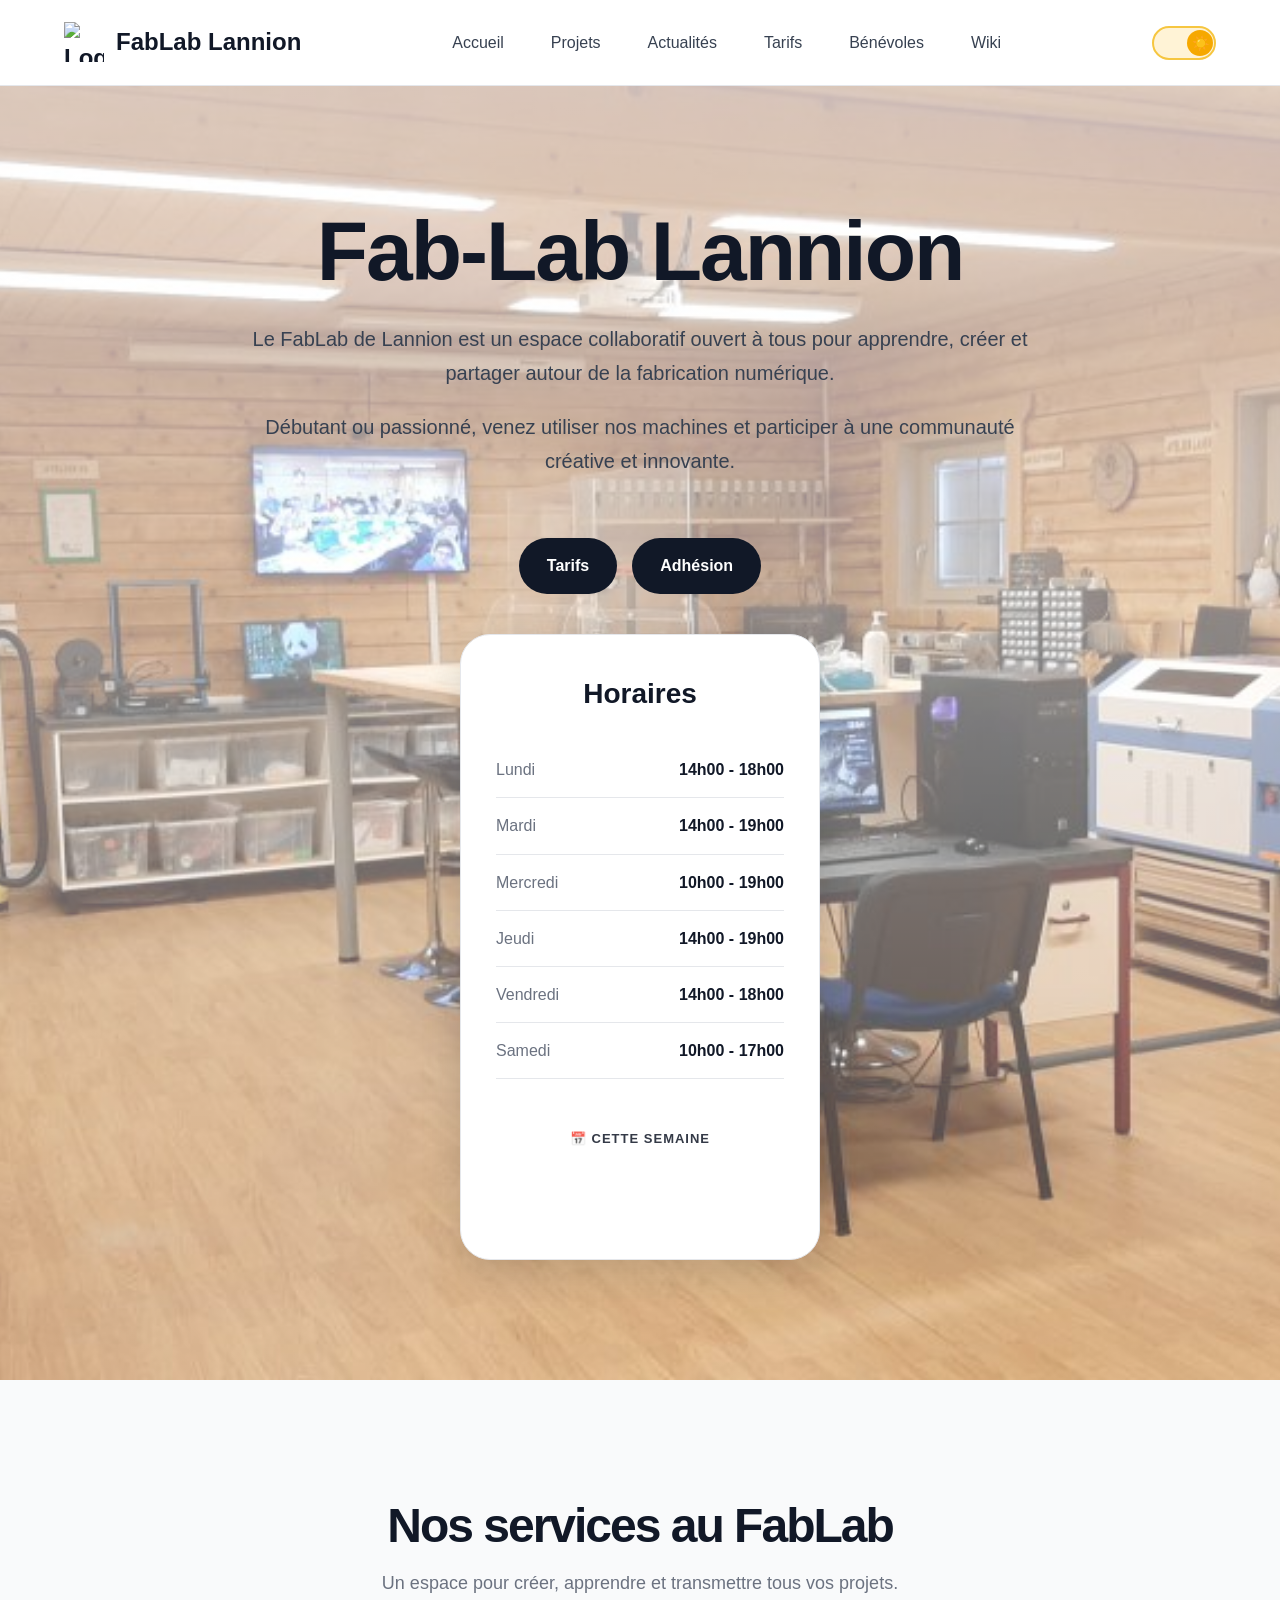
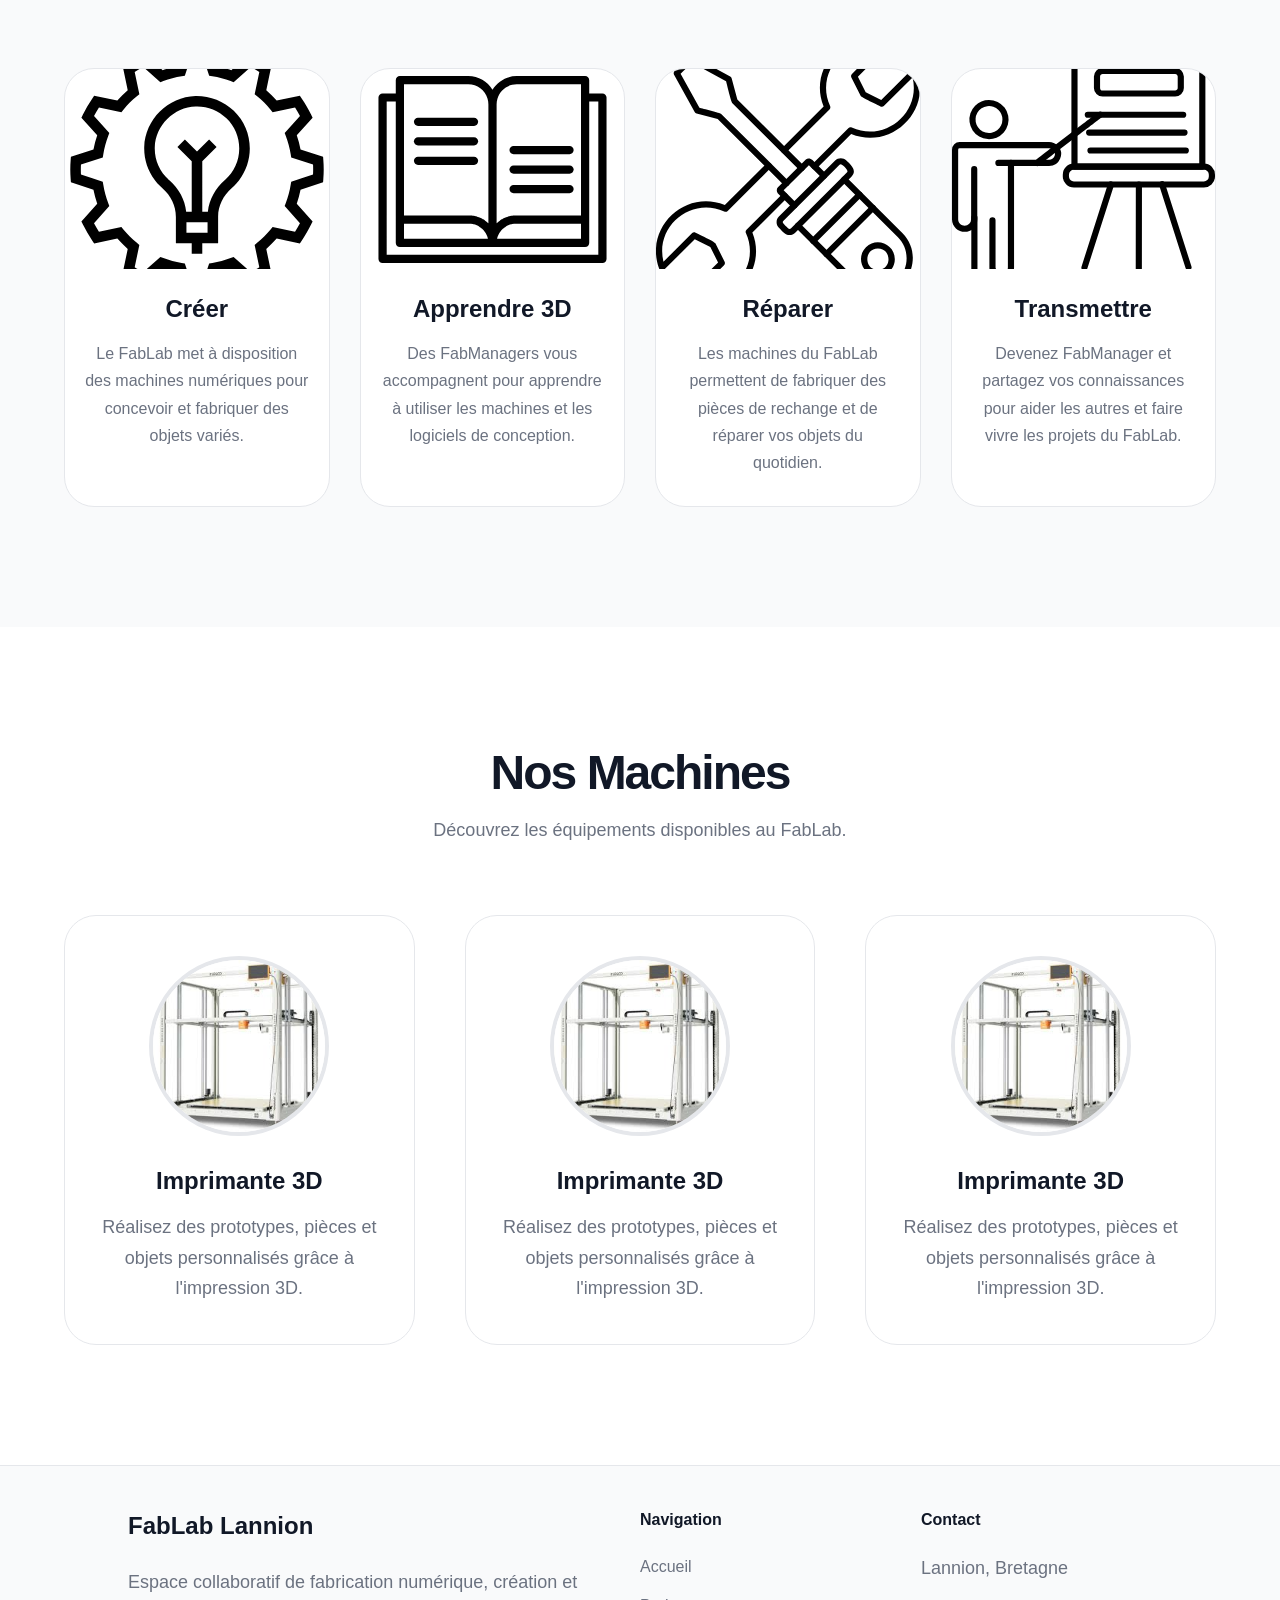
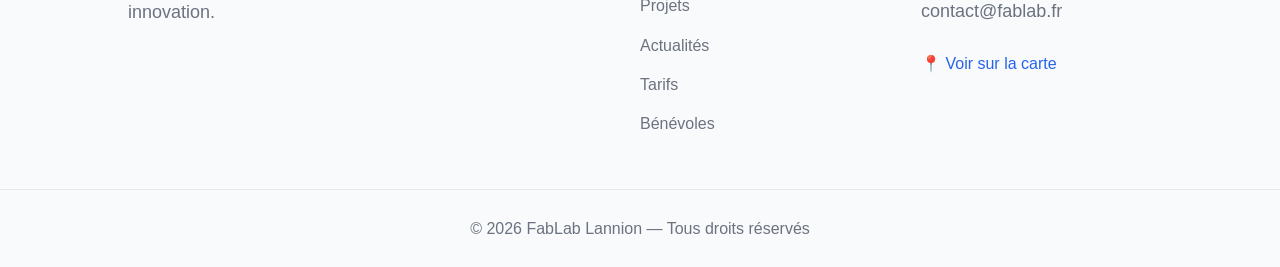
==== commit e4253890: "Final planing" ====
--- a/index.html
+++ b/index.html
@@ -1,187 +1,194 @@
 <!DOCTYPE html>
 <html lang="fr">
 <head>
-  <meta charset="UTF-8">
-  <meta name="viewport" content="width=device-width, initial-scale=1.0">
-  <title>FabLab Lannion</title>
-  <link rel="icon" href="https://fablablannion.github.io/images/logo.png">
-  <link rel="stylesheet" href="style.css">
-  <script src="navbar.js" defer></script>
+<meta charset="UTF-8">
+<meta name="viewport" content="width=device-width, initial-scale=1.0">
+<title>FabLab Lannion</title>
+<link rel="icon" href="https://fablablannion.github.io/images/logo.png">
+<link rel="stylesheet" href="style.css">
+<script src="navbar.js" defer></script>
+
 </head>
+<body>
 
-<body>
-  
-  <!-- NAVBAR -->
-  <nav-bar></nav-bar>
+<!-- NAVBAR -->
+<nav-bar></nav-bar>
 
-  <section class="présentation" id="accueil">
-    <div class="présentation-container">
-
-      <div>
-        <h2>Fab-Lab Lannion</h2>
-
-        <p>
-          Le FabLab de Lannion est un espace collaboratif ouvert à tous pour apprendre,
-          créer et partager autour de la fabrication numérique.
-        </p>
-
-        <p>
-          Débutant ou passionné, venez utiliser nos machines et participer à une
-          communauté créative et innovante.
-        </p>
-
-        <div class="buttons">
-          <a href="Tarifs.html" class="btn">Tarifs</a>
-          <a href="https://www.helloasso.com/associations/ker-nel-fablab-lannion" target="_blank" class="btn">Adhésion</a>
-        </div>
+<section class="présentation" id="accueil">
+  <div class="présentation-container">
+    <div>
+      <h2>Fab-Lab Lannion</h2>
+      <p>
+        Le FabLab de Lannion est un espace collaboratif ouvert à tous pour apprendre,
+        créer et partager autour de la fabrication numérique.
+      </p>
+      <p>
+        Débutant ou passionné, venez utiliser nos machines et participer à une
+        communauté créative et innovante.
+      </p>
+      <div class="buttons">
+        <a href="Tarifs.html" class="btn">Tarifs</a>
+        <a href="https://www.helloasso.com/associations/ker-nel-fablab-lannion" target="_blank" class="btn">Adhésion</a>
       </div>
-
-      <div class="horaires">
-        <h3>Horaires</h3>
-
-        <div class="horaire-item">
-          <span>Lundi</span>
-          <strong>14h00 - 18h00</strong>
-        </div>
-
-        <div class="horaire-item">
-          <span>Mardi</span>
-          <strong>14h00 - 19h00</strong>
-        </div>
-
-        <div class="horaire-item">
-          <span>Mercredi</span>
-          <strong>10h00 - 19h00</strong>
-        </div>
-
-        <div class="horaire-item">
-          <span>Jeudi</span>
-          <strong>14h00 - 19h00</strong>
-        </div>
-
-        <div class="horaire-item">
-          <span>Vendredi</span>
-          <strong>14h00 - 18h00</strong>
-        </div>
-
-        <div class="horaire-item">
-          <span>Samedi</span>
-          <strong>10h00 - 17h00</strong>
-        </div>
-
-      </div>
-
-    </div>
-  </section>
-
-  <section class="services-section">
-
-    <div class="services-title">
-      <h2>Nos services au FabLab</h2>
-      <p>Un espace pour créer, apprendre et transmettre tous vos projets.</p>
     </div>
 
-    <div class="services-grid">
+    <div class="horaires">
+      <h3>Horaires</h3>
+      <div class="horaire-item"><span>Lundi</span><strong>14h00 - 18h00</strong></div>
+      <div class="horaire-item"><span>Mardi</span><strong>14h00 - 19h00</strong></div>
+      <div class="horaire-item"><span>Mercredi</span><strong>10h00 - 19h00</strong></div>
+      <div class="horaire-item"><span>Jeudi</span><strong>14h00 - 19h00</strong></div>
+      <div class="horaire-item"><span>Vendredi</span><strong>14h00 - 18h00</strong></div>
+      <div class="horaire-item"><span>Samedi</span><strong>10h00 - 17h00</strong></div>
 
-      <div class="service-card">
-        <div class="service-img">
-          <img src="image/innovation-icon.svg" alt="Découpe laser">
+      <!-- ── Planning cette semaine ── -->
+      <div class="semaine-section">
+        <h3>📅 Cette semaine</h3>
+        <div class="semaine-events" id="semaineEvents">
+          <div class="semaine-vide">Chargement…</div>
         </div>
-        <h3>Créer</h3>
-        <p>Le FabLab met à disposition des machines numériques pour concevoir et fabriquer des objets variés.</p>
-      </div>
-
-      <div class="service-card">
-        <div class="service-img">
-          <img src="image/learning-icon.svg" alt="Impression 3D">
-        </div>
-        <h3>Apprendre 3D</h3>
-        <p>Des FabManagers vous accompagnent pour apprendre à utiliser les machines et les logiciels de conception.</p>
-      </div>
-
-      <div class="service-card">
-        <div class="service-img">
-          <img src="image/reparation-icon.svg" alt="Découpe vinyle">
-        </div>
-        <h3>Réparer</h3>
-        <p>Les machines du FabLab permettent de fabriquer des pièces de rechange et de réparer vos objets du quotidien.</p>
-      </div>
-
-      <div class="service-card">
-        <div class="service-img">
-          <img src="image/teach-icon.svg" alt="Électronique">
-        </div>
-        <h3>Transmettre</h3>
-        <p>Devenez FabManager et partagez vos connaissances pour aider les autres et faire vivre les projets du FabLab.</p>
-      </div>
-
-    </div>
-
-  </section>
-
-  <section class="machines-section" id="machines">
-    <div class="container">
-
-      <div class="section-title">
-        <h2>Nos Machines</h2>
-        <p>Découvrez les équipements disponibles au FabLab.</p>
-      </div>
-
-      <div class="cards collapsed" id="machinesList">
-
-        <div class="card machine-card">
-          <div class="machine-image">
-            <img src="image/3d.jpg" alt="machine 3D">
-          </div>
-
-          <div class="machine-content">
-            <h3>Imprimante 3D</h3>
-            <p>
-              Réalisez des prototypes, pièces et objets personnalisés grâce à l’impression 3D.
-            </p>
-          </div>
-        </div>
-
-        <div class="card machine-card">
-          <div class="machine-image">
-            <img src="image/3d.jpg" alt="machine 3D">
-          </div>
-
-          <div class="machine-content">
-            <h3>Imprimante 3D</h3>
-            <p>
-              Réalisez des prototypes, pièces et objets personnalisés grâce à l’impression 3D.
-            </p>
-          </div>
-        </div>
-
-        <div class="card machine-card">
-          <div class="machine-image">
-            <img src="image/3d.jpg" alt="machine 3D">
-          </div>
-
-          <div class="machine-content">
-            <h3>Imprimante 3D</h3>
-            <p>
-              Réalisez des prototypes, pièces et objets personnalisés grâce à l’impression 3D.
-            </p>
-          </div>
-        </div>
-
+        <a href="actualités.html" class="semaine-lien">Voir le planning du mois →</a>
       </div>
     </div>
-  </section>
+  </div>
+</section>
 
-  <!-- FOOTER -->
+<section class="services-section">
+  <div class="services-title">
+    <h2>Nos services au FabLab</h2>
+    <p>Un espace pour créer, apprendre et transmettre tous vos projets.</p>
+  </div>
+  <div class="services-grid">
+    <div class="service-card">
+      <div class="service-img"><img src="image/innovation-icon.svg" alt="Découpe laser"></div>
+      <h3>Créer</h3>
+      <p>Le FabLab met à disposition des machines numériques pour concevoir et fabriquer des objets variés.</p>
+    </div>
+    <div class="service-card">
+      <div class="service-img"><img src="image/learning-icon.svg" alt="Impression 3D"></div>
+      <h3>Apprendre 3D</h3>
+      <p>Des FabManagers vous accompagnent pour apprendre à utiliser les machines et les logiciels de conception.</p>
+    </div>
+    <div class="service-card">
+      <div class="service-img"><img src="image/reparation-icon.svg" alt="Découpe vinyle"></div>
+      <h3>Réparer</h3>
+      <p>Les machines du FabLab permettent de fabriquer des pièces de rechange et de réparer vos objets du quotidien.</p>
+    </div>
+    <div class="service-card">
+      <div class="service-img"><img src="image/teach-icon.svg" alt="Électronique"></div>
+      <h3>Transmettre</h3>
+      <p>Devenez FabManager et partagez vos connaissances pour aider les autres et faire vivre les projets du FabLab.</p>
+    </div>
+  </div>
+</section>
 
-  <div id="footer"></div>
+<section class="machines-section" id="machines">
+  <div class="container">
+    <div class="section-title">
+      <h2>Nos Machines</h2>
+      <p>Découvrez les équipements disponibles au FabLab.</p>
+    </div>
+    <div class="cards collapsed" id="machinesList">
+      <div class="card machine-card">
+        <div class="machine-image"><img src="image/3d.jpg" alt="machine 3D"></div>
+        <div class="machine-content"><h3>Imprimante 3D</h3><p>Réalisez des prototypes, pièces et objets personnalisés grâce à l'impression 3D.</p></div>
+      </div>
+      <div class="card machine-card">
+        <div class="machine-image"><img src="image/3d.jpg" alt="machine 3D"></div>
+        <div class="machine-content"><h3>Imprimante 3D</h3><p>Réalisez des prototypes, pièces et objets personnalisés grâce à l'impression 3D.</p></div>
+      </div>
+      <div class="card machine-card">
+        <div class="machine-image"><img src="image/3d.jpg" alt="machine 3D"></div>
+        <div class="machine-content"><h3>Imprimante 3D</h3><p>Réalisez des prototypes, pièces et objets personnalisés grâce à l'impression 3D.</p></div>
+      </div>
+    </div>
+  </div>
+</section>
 
-  <script>
-    fetch("Footer.html")
-      .then(response => response.text())
-      .then(data => {
-        document.getElementById("footer").innerHTML = data;
+<!-- FOOTER -->
+<div id="footer"></div>
+<script>
+fetch("Footer.html").then(r=>r.text()).then(d=>{ document.getElementById("footer").innerHTML=d; });
+</script>
+
+<!-- ── Planning cette semaine ── -->
+<script>
+(function(){
+  const COLORS = {
+    teal:'#1ABFBF', orange:'#F5A623', pink:'#E8366F',
+    violet:'#7B4FBF', green:'#3DA35D', navy:'#1a4f8a'
+  };
+  const DAY_NAMES_FR = ['Dimanche','Lundi','Mardi','Mercredi','Jeudi','Vendredi','Samedi'];
+  const DAY_SHORT    = ['Dim','Lun','Mar','Mer','Jeu','Ven','Sam'];
+
+  /* Retourne le lundi (00:00) de la semaine contenant `date` */
+  function mondayOf(date) {
+    const d = new Date(date);
+    const dow = d.getDay(); // 0=dim..6=sam
+    d.setDate(d.getDate() - ((dow + 6) % 7));
+    d.setHours(0,0,0,0);
+    return d;
+  }
+
+  /* Parse "Juin 2026" → { month:5, year:2026 } */
+  const MONTHS_MAP = {
+    'Janvier':0,'Février':1,'Mars':2,'Avril':3,'Mai':4,'Juin':5,
+    'Juillet':6,'Août':7,'Septembre':8,'Octobre':9,'Novembre':10,'Décembre':11
+  };
+
+  fetch('planning-data.json')
+    .then(r => { if(!r.ok) throw new Error('not found'); return r.json(); })
+    .then(data => {
+      const container = document.getElementById('semaineEvents');
+      container.innerHTML = '';
+
+      const today   = new Date();
+      const monday  = mondayOf(today);
+      const sunday  = new Date(monday); sunday.setDate(monday.getDate() + 6);
+
+      // Parse mois/année du planning
+      const [monthStr, yearStr] = data.month.split(' ');
+      const planMonth = MONTHS_MAP[monthStr];
+      const planYear  = parseInt(yearStr);
+
+      // Filtre les événements de cette semaine
+      const thisWeek = (data.events || []).filter(ev => {
+        const evDate = new Date(planYear, planMonth, ev.day);
+        return evDate >= monday && evDate <= sunday;
+      }).sort((a,b) => a.day - b.day);
+
+      if (thisWeek.length === 0) {
+        container.innerHTML = '<div class="semaine-vide">Aucun événement cette semaine.</div>';
+        return;
+      }
+
+      thisWeek.forEach(ev => {
+        const evDate  = new Date(planYear, planMonth, ev.day);
+        const dowIdx  = evDate.getDay();
+        const color   = COLORS[ev.color] || '#1ABFBF';
+        const horaire = ev.timeStart && ev.timeEnd ? `${ev.timeStart} – ${ev.timeEnd}`
+                      : ev.timeStart || ev.timeEnd || '';
+        const card = document.createElement('div');
+        card.className = 'semaine-event-card';
+        card.style.background = color;
+        card.innerHTML = `
+          <div class="semaine-event-date">
+            <span class="num">${ev.day}</span>
+            <span class="jour">${DAY_SHORT[dowIdx]}</span>
+          </div>
+          <div class="semaine-event-body">
+            <div class="semaine-event-titre">${ev.emoji ? ev.emoji + ' ' : ''}${ev.title}</div>
+            ${horaire ? `<div class="semaine-event-horaire">🕐 ${horaire}</div>` : ''}
+          </div>`;
+        container.appendChild(card);
       });
-  </script>
+    })
+    .catch(() => {
+      document.getElementById('semaineEvents').innerHTML =
+        '<div class="semaine-vide">Planning non disponible.</div>';
+    });
+})();
+</script>
+
 </body>
 </html>
--- a/style.css
+++ b/style.css
@@ -609,6 +609,203 @@
 .nav-theme-label { font-size:17px; font-weight:500; color:var(--text-2); }
 
 /* =========================================================
+   planning mensuel
+========================================================= */
+
+.planning-mensuel-section {
+  padding: 40px 0 50px;
+  background: #f7f7f5;
+}
+.planning-mensuel-section .container {
+  max-width: 1100px;
+  margin: 0 auto;
+  padding: 0 20px;
+}
+.planning-mensuel-section h2 {
+  font-size: 22px;
+  font-weight: 800;
+  color: #1a1a2e;
+  margin-bottom: 6px;
+}
+.planning-mensuel-section .planning-sous-titre {
+  font-size: 13px;
+  color: #888;
+  margin-bottom: 28px;
+}
+
+/* Carte planning */
+.planning-card-site {
+  background: #fff;
+  border-radius: 16px;
+  overflow: hidden;
+  box-shadow: 0 4px 24px rgba(0,0,0,.07);
+}
+.planning-card-header {
+  background: #1a1a2e;
+  color: #fff;
+  padding: 18px 24px;
+  display: flex;
+  align-items: center;
+  gap: 16px;
+}
+.planning-card-mois {
+  font-size: 36px;
+  font-weight: 900;
+  color: #D4E020;
+  font-style: italic;
+  line-height: 1;
+}
+.planning-card-logo {
+  display: flex;
+  flex-direction: column;
+  line-height: 1.1;
+  border: 2px solid rgba(255,255,255,.4);
+  padding: 4px 8px;
+  border-radius: 6px;
+}
+.planning-card-logo .l1 { font-size: 15px; font-weight: 900; }
+.planning-card-logo .l1 .fa { color: #1ABFBF; }
+.planning-card-logo .l1 .b  { color: #F5A623; }
+.planning-card-logo .l2 { font-size: 14px; font-weight: 900; }
+.planning-card-logo .l2 .la { color: #E8366F; }
+.planning-card-logo .l2 .b2 { color: #7B4FBF; }
+.planning-card-logo .l3 { font-size: 8px; letter-spacing: 1.5px; color: rgba(255,255,255,.55); text-transform: uppercase; }
+
+/* Colonnes */
+.planning-cols {
+  display: flex;
+}
+.planning-col-site {
+  flex: 1;
+  border-right: 2px solid #f0f0f0;
+  min-width: 0;
+}
+.planning-col-site:last-child { border-right: none; }
+.planning-col-head {
+  padding: 10px 14px 8px;
+  border-bottom: 2px solid #f0f0f0;
+  background: #fafafa;
+}
+.planning-col-head h3 {
+  font-size: 13px;
+  font-weight: 900;
+  text-transform: uppercase;
+  letter-spacing: 1px;
+  color: #1a1a2e;
+}
+.planning-col-body {
+  padding: 10px;
+  display: flex;
+  flex-direction: column;
+  gap: 0;
+}
+.planning-week-row {
+  display: flex;
+  flex-direction: column;
+  border-bottom: 1px dashed #eee;
+  padding-bottom: 6px;
+  margin-bottom: 6px;
+}
+.planning-week-row:last-child { border-bottom: none; margin-bottom: 0; }
+.planning-week-empty {
+  min-height: 30px;
+  border-radius: 8px;
+  background: #f8f8f8;
+  border: 1.5px dashed #eee;
+  display: flex;
+  align-items: center;
+  justify-content: center;
+  color: #ccc;
+  font-size: 10px;
+  font-style: italic;
+}
+.planning-ev-card {
+  border-radius: 12px;
+  padding: 8px 10px;
+  display: flex;
+  gap: 8px;
+  align-items: flex-start;
+}
+.planning-ev-date {
+  flex-shrink: 0;
+  width: 36px;
+  text-align: center;
+  line-height: 1;
+}
+.planning-ev-date .num  { font-size: 16px; font-weight: 900; color: #fff; display: block; }
+.planning-ev-date .mois { font-size: 8px;  font-weight: 700; text-transform: uppercase; color: rgba(255,255,255,.75); display: block; }
+.planning-ev-body { flex: 1; min-width: 0; }
+.planning-ev-titre { font-size: 11px; font-weight: 800; text-transform: uppercase; color: #fff; letter-spacing: .2px; line-height: 1.3; margin-bottom: 2px; }
+.planning-ev-desc  { font-size: 9px; color: rgba(255,255,255,.85); line-height: 1.4; }
+.planning-ev-time  { font-size: 9px; font-weight: 700; color: rgba(255,255,255,.9); margin-top: 4px; text-transform: uppercase; }
+.planning-ev-img   { width: 40px; height: 40px; border-radius: 7px; object-fit: cover; flex-shrink: 0; opacity: .92; }
+
+/* Loader / erreur */
+.planning-loading {
+  text-align: center;
+  padding: 40px;
+  color: #aaa;
+  font-size: 14px;
+}
+
+/* =========================================================
+   planning semaine
+========================================================= */
+
+.semaine-section {
+  margin-top: 28px;
+  padding-top: 20px;
+  border-top: 1.5px solid rgba(255,255,255,0.15);
+}
+.semaine-section h3 {
+  font-size: 13px;
+  font-weight: 700;
+  text-transform: uppercase;
+  letter-spacing: 1px;
+  margin-bottom: 12px;
+  opacity: 0.85;
+}
+.semaine-events {
+  display: flex;
+  flex-direction: column;
+  gap: 8px;
+}
+.semaine-event-card {
+  border-radius: 10px;
+  padding: 9px 12px;
+  display: flex;
+  align-items: center;
+  gap: 12px;
+}
+.semaine-event-date {
+  flex-shrink: 0;
+  text-align: center;
+  line-height: 1.1;
+  min-width: 36px;
+}
+.semaine-event-date .num { font-size: 20px; font-weight: 900; color: #fff; display: block; }
+.semaine-event-date .jour { font-size: 9px; font-weight: 700; text-transform: uppercase; color: rgba(255,255,255,.75); display: block; }
+.semaine-event-body { flex: 1; min-width: 0; }
+.semaine-event-titre { font-size: 12px; font-weight: 800; text-transform: uppercase; color: #fff; letter-spacing: .3px; line-height: 1.3; }
+.semaine-event-horaire { font-size: 10px; color: rgba(255,255,255,.8); margin-top: 2px; font-weight: 600; }
+.semaine-vide {
+  font-size: 12px;
+  color: rgba(255,255,255,0.45);
+  font-style: italic;
+  padding: 4px 0;
+}
+.semaine-lien {
+  display: inline-block;
+  margin-top: 12px;
+  font-size: 11px;
+  color: rgba(255,255,255,0.6);
+  text-decoration: none;
+  border-bottom: 1px solid rgba(255,255,255,0.25);
+  transition: color .15s;
+}
+.semaine-lien:hover { color: #fff; }
+
+/* =========================================================
    RESPONSIVE
 ========================================================= */
 
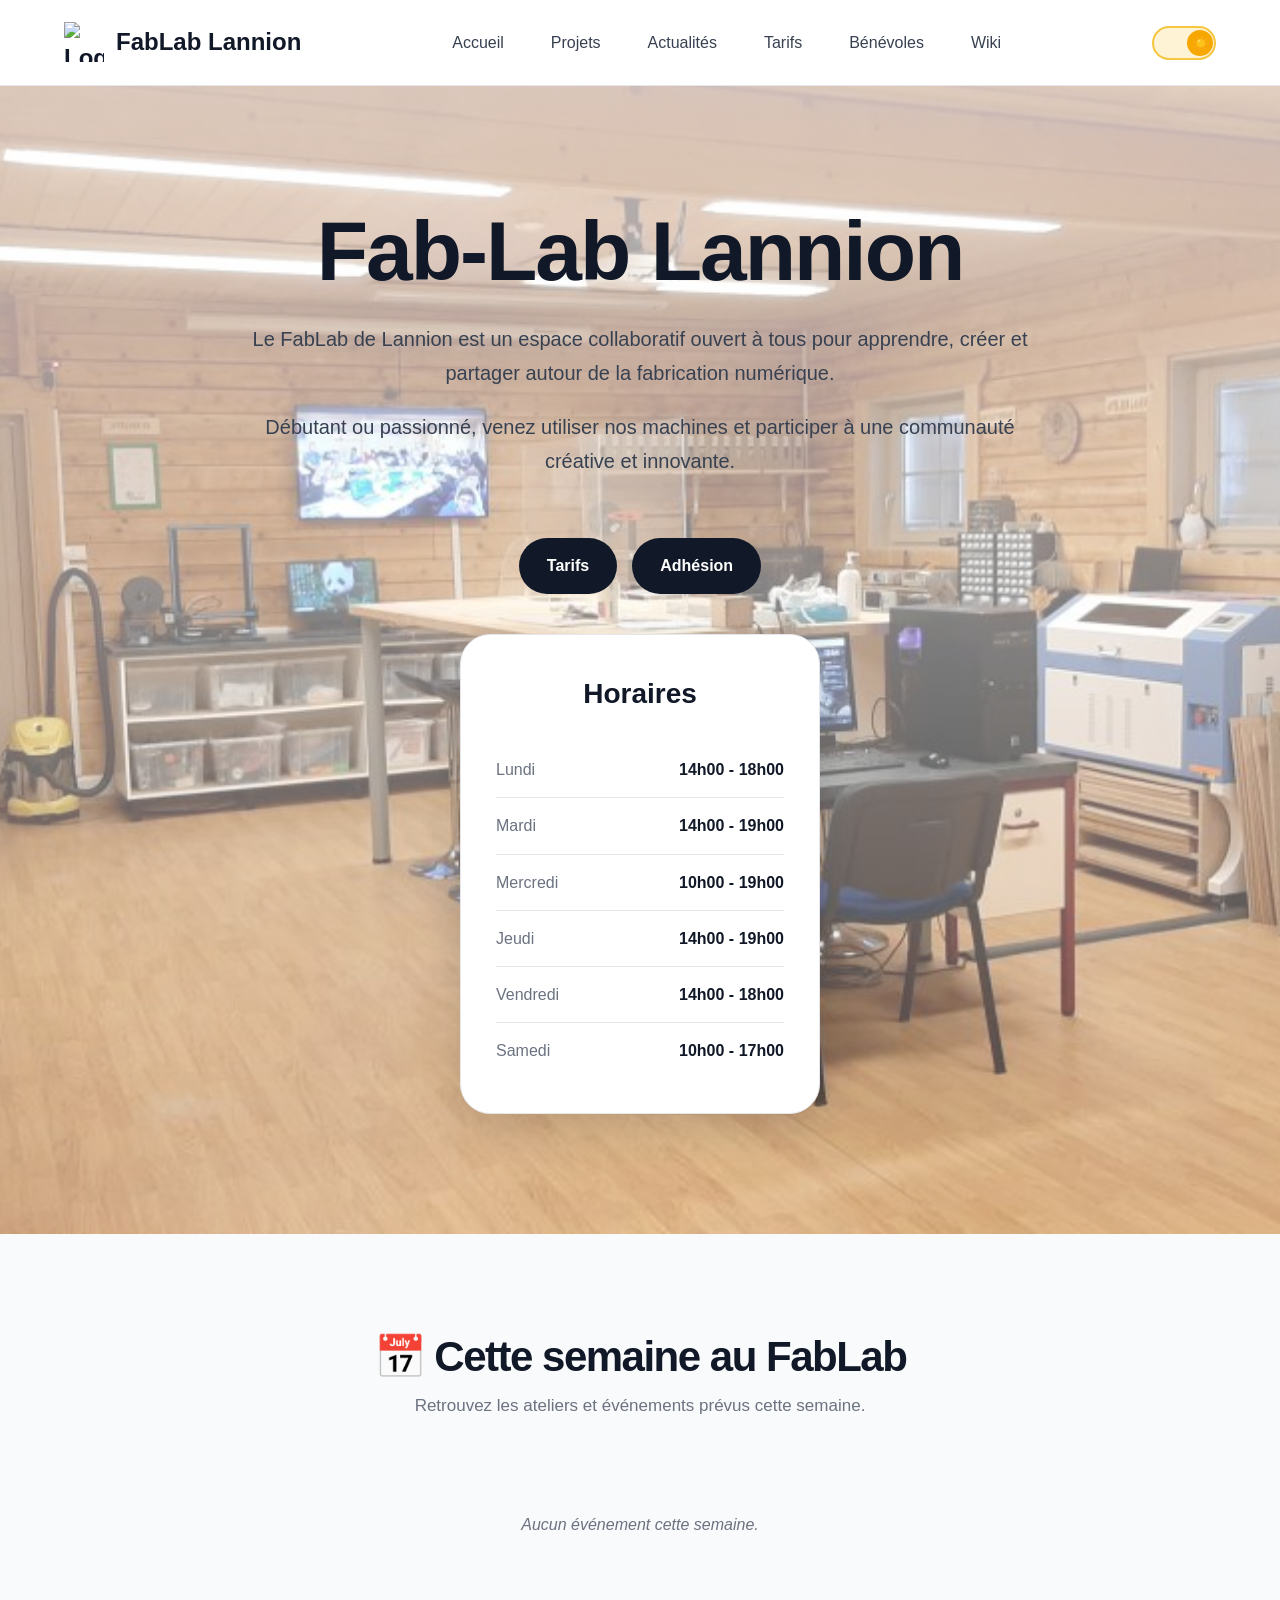
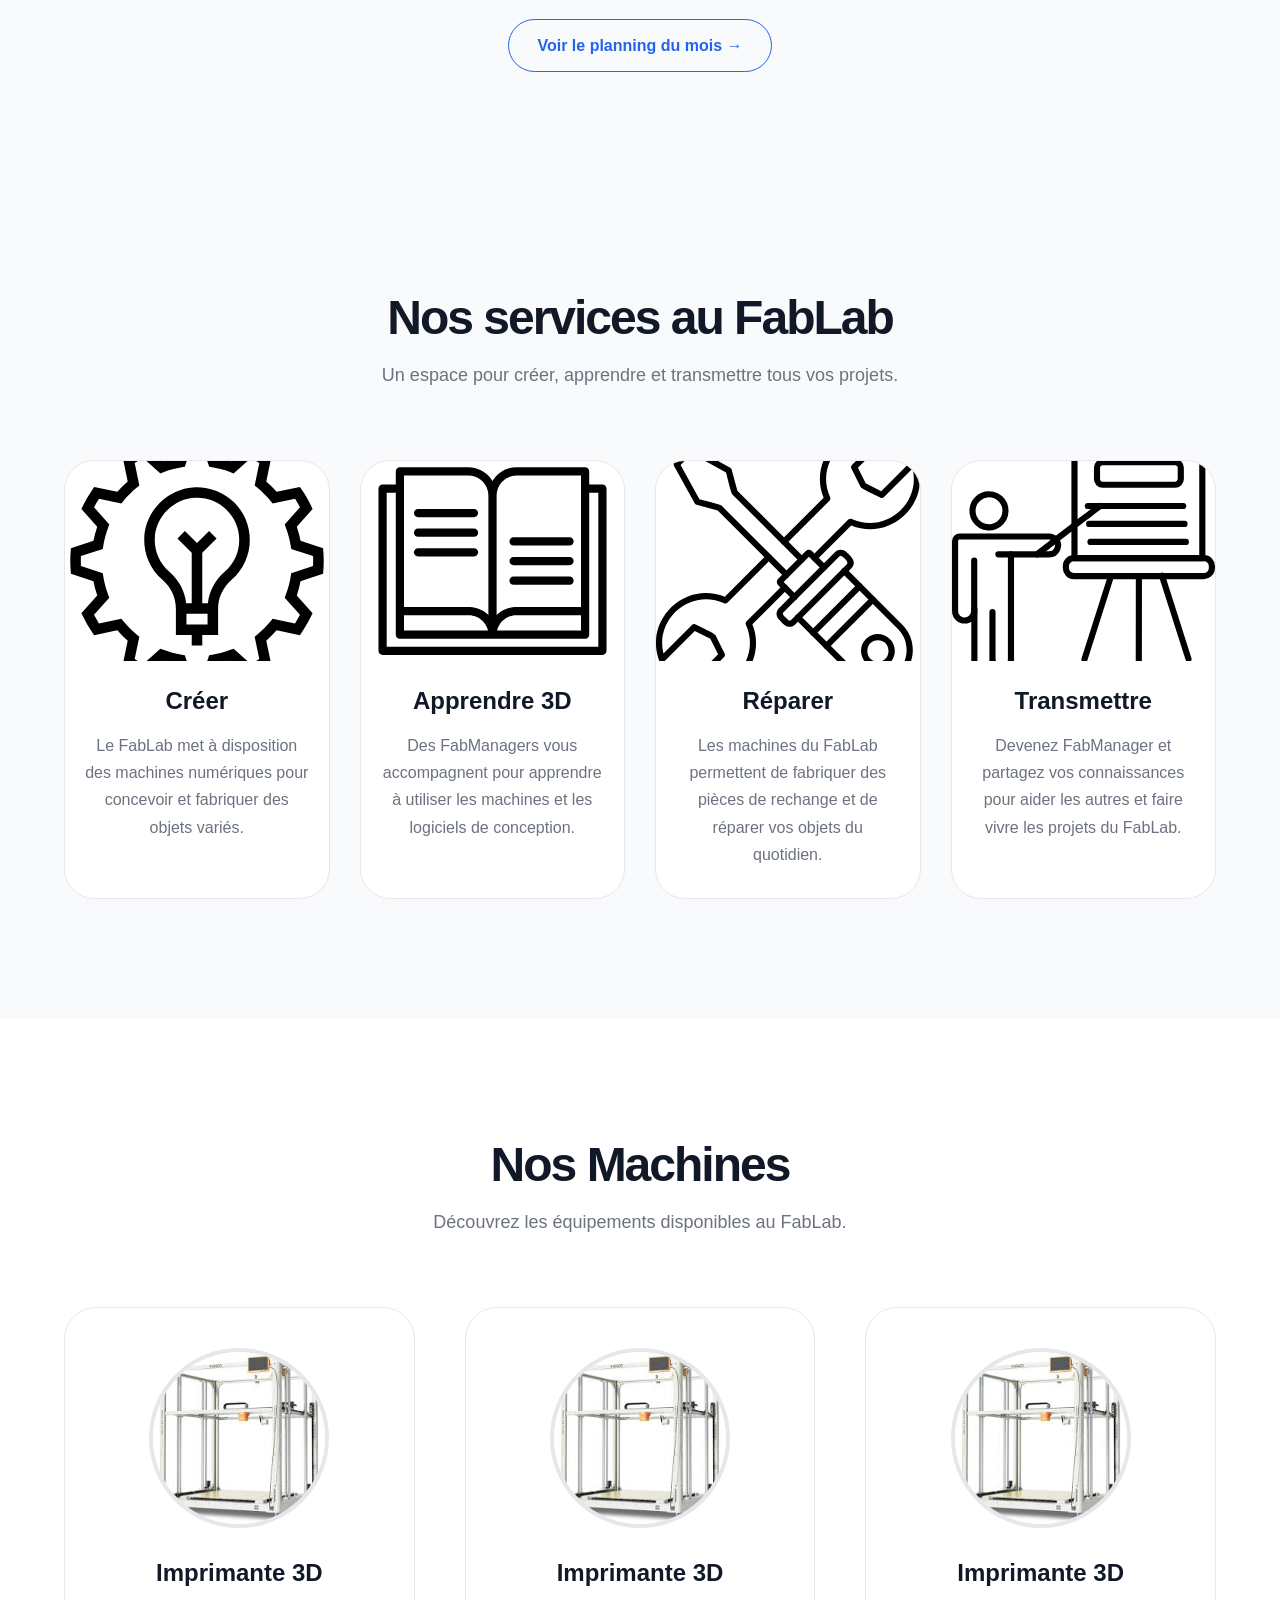
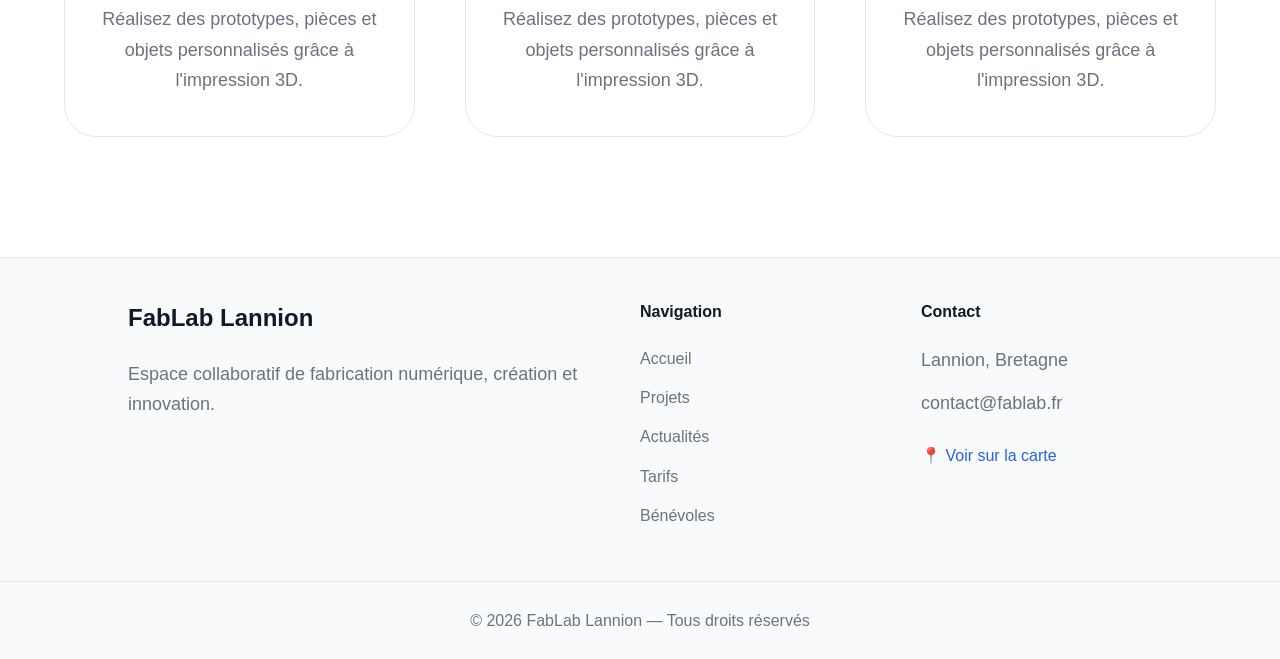
==== commit 9f39a14e: "planning repaired" ====
--- a/index.html
+++ b/index.html
@@ -1,13 +1,12 @@
 <!DOCTYPE html>
 <html lang="fr">
 <head>
-<meta charset="UTF-8">
-<meta name="viewport" content="width=device-width, initial-scale=1.0">
-<title>FabLab Lannion</title>
-<link rel="icon" href="https://fablablannion.github.io/images/logo.png">
-<link rel="stylesheet" href="style.css">
-<script src="navbar.js" defer></script>
-
+  <meta charset="UTF-8">
+  <meta name="viewport" content="width=device-width, initial-scale=1.0">
+  <title>FabLab Lannion</title>
+  <link rel="icon" href="https://fablablannion.github.io/images/logo.png">
+  <link rel="stylesheet" href="style.css">
+  <script src="navbar.js" defer></script>
 </head>
 <body>
 
@@ -40,16 +39,21 @@
       <div class="horaire-item"><span>Jeudi</span><strong>14h00 - 19h00</strong></div>
       <div class="horaire-item"><span>Vendredi</span><strong>14h00 - 18h00</strong></div>
       <div class="horaire-item"><span>Samedi</span><strong>10h00 - 17h00</strong></div>
+    </div>
+  </div>
+</section>
 
-      <!-- ── Planning cette semaine ── -->
-      <div class="semaine-section">
-        <h3>📅 Cette semaine</h3>
-        <div class="semaine-events" id="semaineEvents">
-          <div class="semaine-vide">Chargement…</div>
-        </div>
-        <a href="actualités.html" class="semaine-lien">Voir le planning du mois →</a>
-      </div>
+<!-- =========================
+     PLANNING CETTE SEMAINE
+========================== -->
+<section class="semaine-section-block">
+  <div class="container">
+    <h2>📅 Cette semaine au FabLab</h2>
+    <p class="planning-sous-titre">Retrouvez les ateliers et événements prévus cette semaine.</p>
+    <div class="semaine-events" id="semaineEvents">
+      <div class="semaine-vide">Chargement…</div>
     </div>
+    <a href="actualités.html" class="semaine-lien">Voir le planning du mois →</a>
   </div>
 </section>
 
@@ -108,7 +112,7 @@
 <!-- FOOTER -->
 <div id="footer"></div>
 <script>
-fetch("Footer.html").then(r=>r.text()).then(d=>{ document.getElementById("footer").innerHTML=d; });
+  fetch("Footer.html").then(r=>r.text()).then(d=>{document.getElementById("footer").innerHTML=d;});
 </script>
 
 <!-- ── Planning cette semaine ── -->
@@ -118,19 +122,16 @@
     teal:'#1ABFBF', orange:'#F5A623', pink:'#E8366F',
     violet:'#7B4FBF', green:'#3DA35D', navy:'#1a4f8a'
   };
-  const DAY_NAMES_FR = ['Dimanche','Lundi','Mardi','Mercredi','Jeudi','Vendredi','Samedi'];
-  const DAY_SHORT    = ['Dim','Lun','Mar','Mer','Jeu','Ven','Sam'];
+  const DAY_SHORT = ['Dim','Lun','Mar','Mer','Jeu','Ven','Sam'];
 
-  /* Retourne le lundi (00:00) de la semaine contenant `date` */
-  function mondayOf(date) {
+  function mondayOf(date){
     const d = new Date(date);
-    const dow = d.getDay(); // 0=dim..6=sam
-    d.setDate(d.getDate() - ((dow + 6) % 7));
+    const dow = d.getDay();
+    d.setDate(d.getDate() - ((dow+6)%7));
     d.setHours(0,0,0,0);
     return d;
   }
 
-  /* Parse "Juin 2026" → { month:5, year:2026 } */
   const MONTHS_MAP = {
     'Janvier':0,'Février':1,'Mars':2,'Avril':3,'Mai':4,'Juin':5,
     'Juillet':6,'Août':7,'Septembre':8,'Octobre':9,'Novembre':10,'Décembre':11
@@ -141,33 +142,30 @@
     .then(data => {
       const container = document.getElementById('semaineEvents');
       container.innerHTML = '';
+      const today = new Date();
+      const monday = mondayOf(today);
+      const sunday = new Date(monday); sunday.setDate(monday.getDate()+6);
 
-      const today   = new Date();
-      const monday  = mondayOf(today);
-      const sunday  = new Date(monday); sunday.setDate(monday.getDate() + 6);
-
-      // Parse mois/année du planning
       const [monthStr, yearStr] = data.month.split(' ');
       const planMonth = MONTHS_MAP[monthStr];
-      const planYear  = parseInt(yearStr);
+      const planYear = parseInt(yearStr);
 
-      // Filtre les événements de cette semaine
-      const thisWeek = (data.events || []).filter(ev => {
+      const thisWeek = (data.events||[]).filter(ev => {
         const evDate = new Date(planYear, planMonth, ev.day);
         return evDate >= monday && evDate <= sunday;
       }).sort((a,b) => a.day - b.day);
 
-      if (thisWeek.length === 0) {
+      if(thisWeek.length === 0){
         container.innerHTML = '<div class="semaine-vide">Aucun événement cette semaine.</div>';
         return;
       }
 
       thisWeek.forEach(ev => {
-        const evDate  = new Date(planYear, planMonth, ev.day);
-        const dowIdx  = evDate.getDay();
-        const color   = COLORS[ev.color] || '#1ABFBF';
+        const evDate = new Date(planYear, planMonth, ev.day);
+        const dowIdx = evDate.getDay();
+        const color = COLORS[ev.color] || '#1ABFBF';
         const horaire = ev.timeStart && ev.timeEnd ? `${ev.timeStart} – ${ev.timeEnd}`
-                      : ev.timeStart || ev.timeEnd || '';
+          : ev.timeStart || ev.timeEnd || '';
         const card = document.createElement('div');
         card.className = 'semaine-event-card';
         card.style.background = color;
@@ -177,7 +175,7 @@
             <span class="jour">${DAY_SHORT[dowIdx]}</span>
           </div>
           <div class="semaine-event-body">
-            <div class="semaine-event-titre">${ev.emoji ? ev.emoji + ' ' : ''}${ev.title}</div>
+            <div class="semaine-event-titre">${ev.emoji ? ev.emoji+' ' : ''}${ev.title}</div>
             ${horaire ? `<div class="semaine-event-horaire">🕐 ${horaire}</div>` : ''}
           </div>`;
         container.appendChild(card);
--- a/style.css
+++ b/style.css
@@ -609,201 +609,327 @@
 .nav-theme-label { font-size:17px; font-weight:500; color:var(--text-2); }
 
 /* =========================================================
-   planning mensuel
-========================================================= */
-
+   PLANNING — SECTION "CETTE SEMAINE"
+========================================================= */
+.semaine-section-block {
+  padding: 100px 0;
+  text-align: center;
+  background: var(--bg-alt);
+}
+
+.semaine-section-block h2 {
+  font-size: 42px;
+  font-weight: 800;
+  letter-spacing: -1.5px;
+  color: var(--heading);
+  margin-bottom: 12px;
+  display: inline-flex;
+  align-items: center;
+  gap: 12px;
+}
+
+.semaine-section-block .planning-sous-titre {
+  color: var(--text-3);
+  font-size: 17px;
+  margin-bottom: 50px;
+}
+
+.semaine-section-block .semaine-events {
+  display: flex;
+  flex-wrap: wrap;
+  gap: 24px;
+  justify-content: center;
+  margin-bottom: 40px;
+}
+
+/* Carte événement (semaine) */
+.semaine-event-card {
+  display: flex;
+  align-items: center;
+  gap: 18px;
+  padding: 24px 28px;
+  border-radius: 18px;
+  min-width: 260px;
+  max-width: 320px;
+  color: #fff;
+  box-shadow: 0 10px 30px rgba(0,0,0,0.25);
+  transition: transform 0.3s ease, box-shadow 0.3s ease;
+  text-align: left;
+}
+.semaine-event-card:hover {
+  transform: translateY(-6px);
+  box-shadow: 0 18px 40px rgba(0,0,0,0.35);
+}
+
+.semaine-event-date {
+  display: flex;
+  flex-direction: column;
+  align-items: center;
+  justify-content: center;
+  min-width: 56px;
+  padding: 10px 14px;
+  background: rgba(255,255,255,0.18);
+  border-radius: 12px;
+  backdrop-filter: blur(6px);
+}
+.semaine-event-date .num {
+  font-size: 28px;
+  font-weight: 800;
+  line-height: 1;
+}
+.semaine-event-date .jour {
+  font-size: 13px;
+  font-weight: 600;
+  text-transform: uppercase;
+  letter-spacing: 1px;
+  margin-top: 4px;
+  opacity: 0.9;
+}
+
+.semaine-event-body {
+  flex: 1;
+}
+.semaine-event-titre {
+  font-size: 18px;
+  font-weight: 700;
+  margin-bottom: 6px;
+  color: #fff;
+}
+.semaine-event-horaire {
+  font-size: 14px;
+  font-weight: 500;
+  opacity: 0.92;
+  display: inline-flex;
+  align-items: center;
+  gap: 6px;
+}
+
+.semaine-section-block .semaine-vide {
+  width: 100%;
+  text-align: center;
+  color: var(--text-muted);
+  padding: 40px;
+  font-style: italic;
+  font-size: 16px;
+}
+
+.semaine-section-block .semaine-lien {
+  display: inline-block;
+  color: var(--link);
+  text-decoration: none;
+  font-weight: 600;
+  font-size: 16px;
+  padding: 12px 28px;
+  border: 1px solid var(--link);
+  border-radius: 999px;
+  transition: all 0.3s ease;
+}
+.semaine-section-block .semaine-lien:hover {
+  background: var(--link);
+  color: #fff;
+  transform: translateY(-2px);
+}
+
+
+/* =========================================================
+   PLANNING — SECTION "PLANNING DU MOIS"
+========================================================= */
 .planning-mensuel-section {
-  padding: 40px 0 50px;
-  background: #f7f7f5;
-}
-.planning-mensuel-section .container {
+  padding: 100px 0;
+  background: var(--bg);
+  text-align: center;
+}
+.planning-mensuel-section h2 {
+  font-size: 42px;
+  font-weight: 800;
+  letter-spacing: -1.5px;
+  color: var(--heading);
+  margin-bottom: 12px;
+  display: inline-flex;
+  align-items: center;
+  gap: 12px;
+}
+.planning-mensuel-section .planning-sous-titre {
+  color: var(--text-3);
+  font-size: 17px;
+  margin-bottom: 50px;
+}
+
+/* Carte principale du planning */
+.planning-card-site {
   max-width: 1100px;
   margin: 0 auto;
-  padding: 0 20px;
-}
-.planning-mensuel-section h2 {
+  border-radius: 24px;
+  overflow: hidden;
+  background: linear-gradient(135deg, #0b1120 0%, #111827 100%);
+  border: 1px solid var(--border);
+  box-shadow: 0 20px 60px rgba(0,0,0,0.3);
+}
+
+/* En-tête de la carte */
+.planning-card-header {
+  display: flex;
+  align-items: center;
+  gap: 16px;
+  padding: 28px 36px;
+  background: linear-gradient(135deg, #1a4f8a 0%, #2563eb 100%);
+  color: #fff;
+}
+.planning-card-mois {
+  font-size: 32px;
+  font-weight: 800;
+  letter-spacing: -1px;
+}
+.planning-card-logo {
+  display: flex;
+  flex-direction: column;
+  align-items: center;
+  line-height: 1;
+}
+.planning-card-logo .l1,
+.planning-card-logo .l2 {
+  font-size: 14px;
+  font-weight: 800;
+  letter-spacing: 2px;
+}
+.planning-card-logo .l1 .b,
+.planning-card-logo .l2 .b2 { color: #60a5fa; }
+.planning-card-logo .l3 {
+  font-size: 10px;
+  font-weight: 600;
+  letter-spacing: 1px;
+  opacity: 0.8;
+  margin-top: 2px;
+}
+
+/* Colonnes */
+.planning-cols {
+  display: flex;
+  gap: 1px;
+  background: var(--border);
+}
+.planning-col-site {
+  flex: 1;
+  background: var(--bg-alt);
+  display: flex;
+  flex-direction: column;
+}
+.planning-col-head {
+  padding: 20px 16px;
+  background: rgba(255,255,255,0.04);
+  border-bottom: 1px solid var(--border);
+}
+.planning-col-head h3 {
+  font-size: 18px;
+  font-weight: 700;
+  color: var(--heading);
+  text-align: center;
+}
+.planning-col-body {
+  display: flex;
+  flex-direction: column;
+  gap: 12px;
+  padding: 16px;
+}
+.planning-week-row {
+  min-height: 90px;
+  display: flex;
+  align-items: stretch;
+}
+.planning-week-empty {
+  width: 100%;
+  display: flex;
+  align-items: center;
+  justify-content: center;
+  padding: 16px;
+  border-radius: 12px;
+  background: rgba(255,255,255,0.02);
+  border: 1px dashed var(--border-2);
+  color: var(--text-muted);
+  font-size: 14px;
+  font-weight: 600;
+}
+
+/* Carte événement (mois) */
+.planning-ev-card {
+  width: 100%;
+  display: flex;
+  align-items: center;
+  gap: 14px;
+  padding: 16px;
+  border-radius: 14px;
+  color: #fff;
+  box-shadow: 0 6px 20px rgba(0,0,0,0.2);
+  transition: transform 0.3s ease;
+  overflow: hidden;
+}
+.planning-ev-card:hover {
+  transform: scale(1.03);
+}
+.planning-ev-date {
+  display: flex;
+  flex-direction: column;
+  align-items: center;
+  justify-content: center;
+  min-width: 48px;
+  padding: 8px 10px;
+  background: rgba(255,255,255,0.2);
+  border-radius: 10px;
+  flex-shrink: 0;
+}
+.planning-ev-date .num {
   font-size: 22px;
   font-weight: 800;
-  color: #1a1a2e;
-  margin-bottom: 6px;
-}
-.planning-mensuel-section .planning-sous-titre {
-  font-size: 13px;
-  color: #888;
-  margin-bottom: 28px;
-}
-
-/* Carte planning */
-.planning-card-site {
-  background: #fff;
-  border-radius: 16px;
-  overflow: hidden;
-  box-shadow: 0 4px 24px rgba(0,0,0,.07);
-}
-.planning-card-header {
-  background: #1a1a2e;
-  color: #fff;
-  padding: 18px 24px;
-  display: flex;
-  align-items: center;
-  gap: 16px;
-}
-.planning-card-mois {
-  font-size: 36px;
-  font-weight: 900;
-  color: #D4E020;
-  font-style: italic;
   line-height: 1;
 }
-.planning-card-logo {
-  display: flex;
-  flex-direction: column;
-  line-height: 1.1;
-  border: 2px solid rgba(255,255,255,.4);
-  padding: 4px 8px;
-  border-radius: 6px;
-}
-.planning-card-logo .l1 { font-size: 15px; font-weight: 900; }
-.planning-card-logo .l1 .fa { color: #1ABFBF; }
-.planning-card-logo .l1 .b  { color: #F5A623; }
-.planning-card-logo .l2 { font-size: 14px; font-weight: 900; }
-.planning-card-logo .l2 .la { color: #E8366F; }
-.planning-card-logo .l2 .b2 { color: #7B4FBF; }
-.planning-card-logo .l3 { font-size: 8px; letter-spacing: 1.5px; color: rgba(255,255,255,.55); text-transform: uppercase; }
-
-/* Colonnes */
-.planning-cols {
-  display: flex;
-}
-.planning-col-site {
-  flex: 1;
-  border-right: 2px solid #f0f0f0;
-  min-width: 0;
-}
-.planning-col-site:last-child { border-right: none; }
-.planning-col-head {
-  padding: 10px 14px 8px;
-  border-bottom: 2px solid #f0f0f0;
-  background: #fafafa;
-}
-.planning-col-head h3 {
-  font-size: 13px;
-  font-weight: 900;
+.planning-ev-date .mois {
+  font-size: 11px;
+  font-weight: 600;
   text-transform: uppercase;
   letter-spacing: 1px;
-  color: #1a1a2e;
-}
-.planning-col-body {
-  padding: 10px;
-  display: flex;
-  flex-direction: column;
-  gap: 0;
-}
-.planning-week-row {
-  display: flex;
-  flex-direction: column;
-  border-bottom: 1px dashed #eee;
-  padding-bottom: 6px;
-  margin-bottom: 6px;
-}
-.planning-week-row:last-child { border-bottom: none; margin-bottom: 0; }
-.planning-week-empty {
-  min-height: 30px;
-  border-radius: 8px;
-  background: #f8f8f8;
-  border: 1.5px dashed #eee;
-  display: flex;
-  align-items: center;
-  justify-content: center;
-  color: #ccc;
-  font-size: 10px;
-  font-style: italic;
-}
-.planning-ev-card {
-  border-radius: 12px;
-  padding: 8px 10px;
-  display: flex;
-  gap: 8px;
-  align-items: flex-start;
-}
-.planning-ev-date {
+  margin-top: 2px;
+  opacity: 0.9;
+}
+.planning-ev-body {
+  flex: 1;
+  min-width: 0;
+}
+.planning-ev-titre {
+  font-size: 15px;
+  font-weight: 700;
+  margin-bottom: 4px;
+  color: #fff;
+  overflow: hidden;
+  text-overflow: ellipsis;
+}
+.planning-ev-desc {
+  font-size: 12px;
+  opacity: 0.85;
+  margin-bottom: 4px;
+  overflow: hidden;
+  text-overflow: ellipsis;
+  white-space: nowrap;
+}
+.planning-ev-time {
+  font-size: 12px;
+  font-weight: 600;
+  opacity: 0.9;
+}
+.planning-ev-img {
+  width: 60px;
+  height: 60px;
+  object-fit: cover;
+  border-radius: 10px;
   flex-shrink: 0;
-  width: 36px;
-  text-align: center;
-  line-height: 1;
-}
-.planning-ev-date .num  { font-size: 16px; font-weight: 900; color: #fff; display: block; }
-.planning-ev-date .mois { font-size: 8px;  font-weight: 700; text-transform: uppercase; color: rgba(255,255,255,.75); display: block; }
-.planning-ev-body { flex: 1; min-width: 0; }
-.planning-ev-titre { font-size: 11px; font-weight: 800; text-transform: uppercase; color: #fff; letter-spacing: .2px; line-height: 1.3; margin-bottom: 2px; }
-.planning-ev-desc  { font-size: 9px; color: rgba(255,255,255,.85); line-height: 1.4; }
-.planning-ev-time  { font-size: 9px; font-weight: 700; color: rgba(255,255,255,.9); margin-top: 4px; text-transform: uppercase; }
-.planning-ev-img   { width: 40px; height: 40px; border-radius: 7px; object-fit: cover; flex-shrink: 0; opacity: .92; }
-
-/* Loader / erreur */
+}
+
 .planning-loading {
   text-align: center;
-  padding: 40px;
-  color: #aaa;
-  font-size: 14px;
-}
-
-/* =========================================================
-   planning semaine
-========================================================= */
-
-.semaine-section {
-  margin-top: 28px;
-  padding-top: 20px;
-  border-top: 1.5px solid rgba(255,255,255,0.15);
-}
-.semaine-section h3 {
-  font-size: 13px;
-  font-weight: 700;
-  text-transform: uppercase;
-  letter-spacing: 1px;
-  margin-bottom: 12px;
-  opacity: 0.85;
-}
-.semaine-events {
-  display: flex;
-  flex-direction: column;
-  gap: 8px;
-}
-.semaine-event-card {
-  border-radius: 10px;
-  padding: 9px 12px;
-  display: flex;
-  align-items: center;
-  gap: 12px;
-}
-.semaine-event-date {
-  flex-shrink: 0;
-  text-align: center;
-  line-height: 1.1;
-  min-width: 36px;
-}
-.semaine-event-date .num { font-size: 20px; font-weight: 900; color: #fff; display: block; }
-.semaine-event-date .jour { font-size: 9px; font-weight: 700; text-transform: uppercase; color: rgba(255,255,255,.75); display: block; }
-.semaine-event-body { flex: 1; min-width: 0; }
-.semaine-event-titre { font-size: 12px; font-weight: 800; text-transform: uppercase; color: #fff; letter-spacing: .3px; line-height: 1.3; }
-.semaine-event-horaire { font-size: 10px; color: rgba(255,255,255,.8); margin-top: 2px; font-weight: 600; }
-.semaine-vide {
-  font-size: 12px;
-  color: rgba(255,255,255,0.45);
+  color: var(--text-muted);
+  padding: 60px;
   font-style: italic;
-  padding: 4px 0;
-}
-.semaine-lien {
-  display: inline-block;
-  margin-top: 12px;
-  font-size: 11px;
-  color: rgba(255,255,255,0.6);
-  text-decoration: none;
-  border-bottom: 1px solid rgba(255,255,255,0.25);
-  transition: color .15s;
-}
-.semaine-lien:hover { color: #fff; }
+  font-size: 16px;
+}
 
 /* =========================================================
    RESPONSIVE
@@ -867,4 +993,18 @@
   .service-row { flex-direction:column; align-items:flex-start; gap:16px; }
   .service-prices { width:100%; justify-content:stretch; }
   .price-pill { flex:1; }
+}
+
+@media (max-width: 768px) {
+  .semaine-section-block h2,
+  .planning-mensuel-section h2 { font-size: 30px; }
+
+  .semaine-event-card {
+    min-width: 100%;
+    max-width: 100%;
+  }
+
+  .planning-cols { flex-direction: column; }
+  .planning-card-header { padding: 20px; flex-wrap: wrap; }
+  .planning-card-mois { font-size: 24px; }
 }
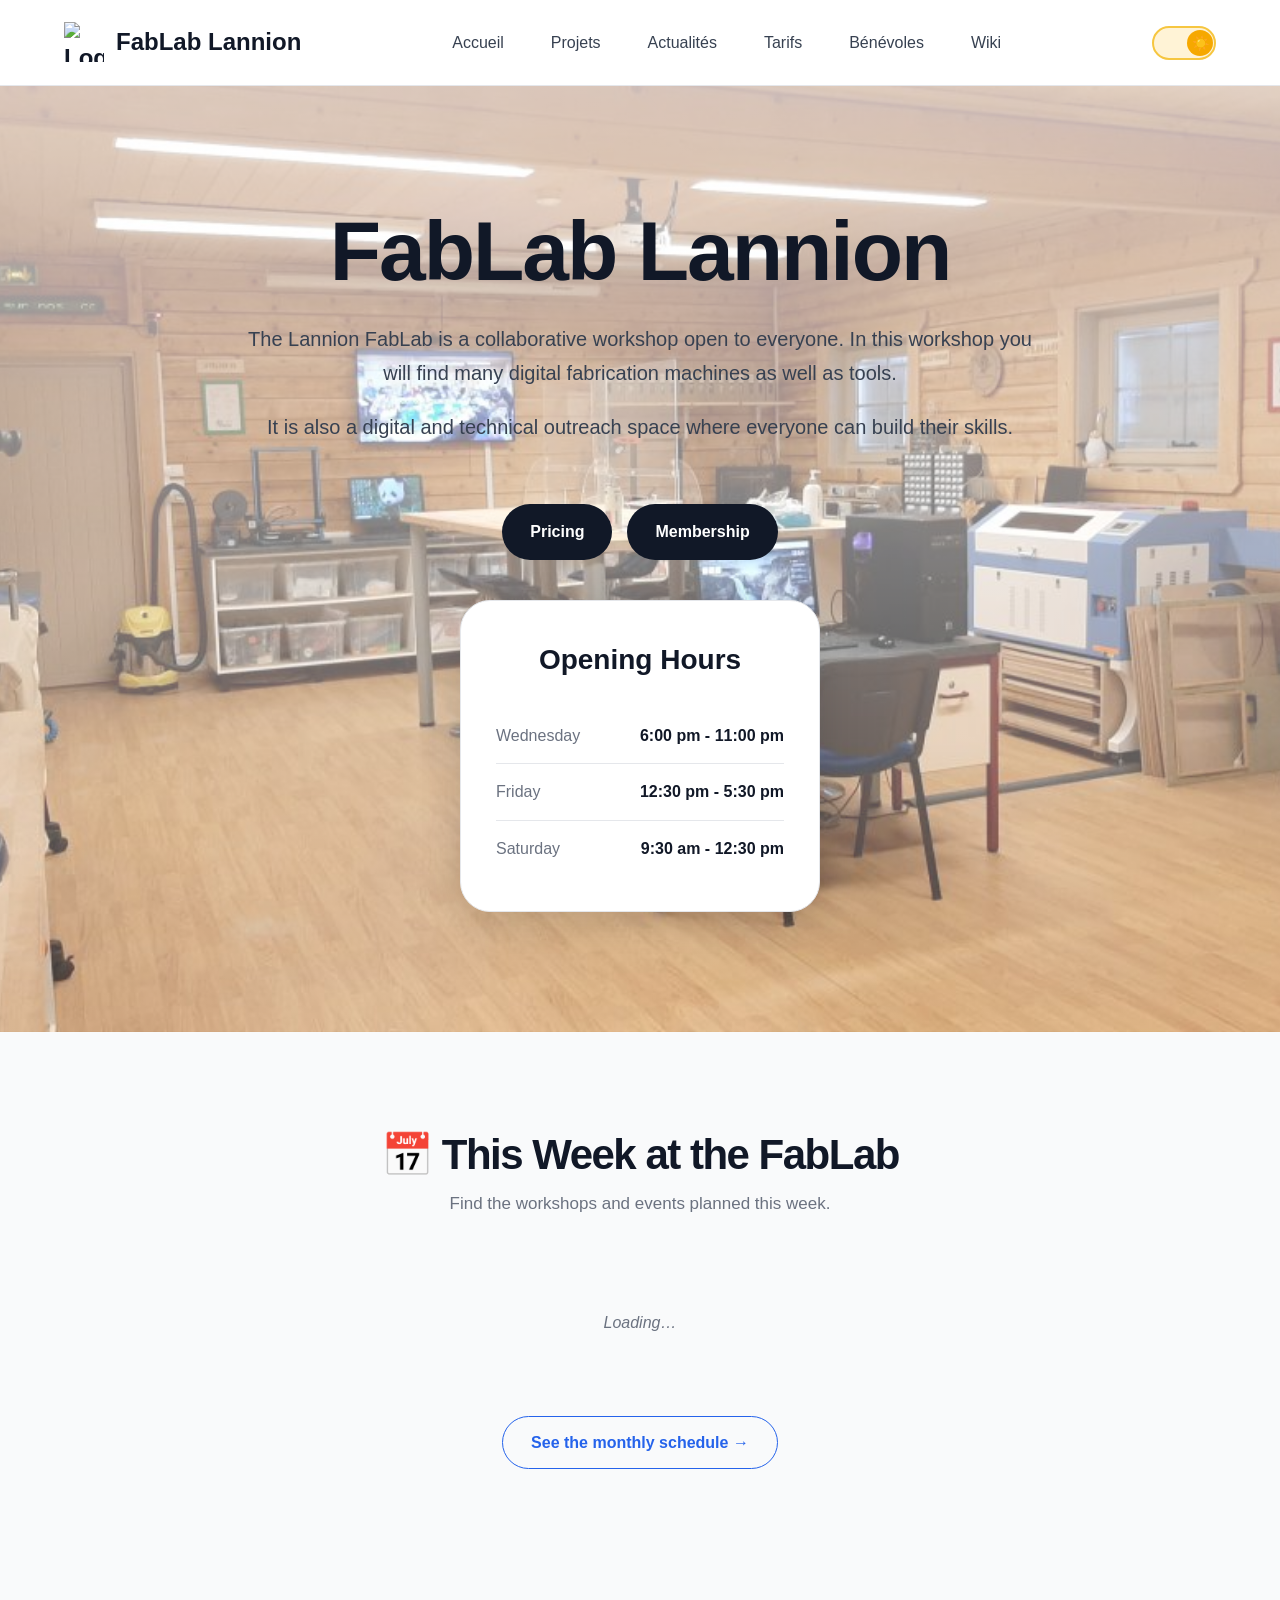
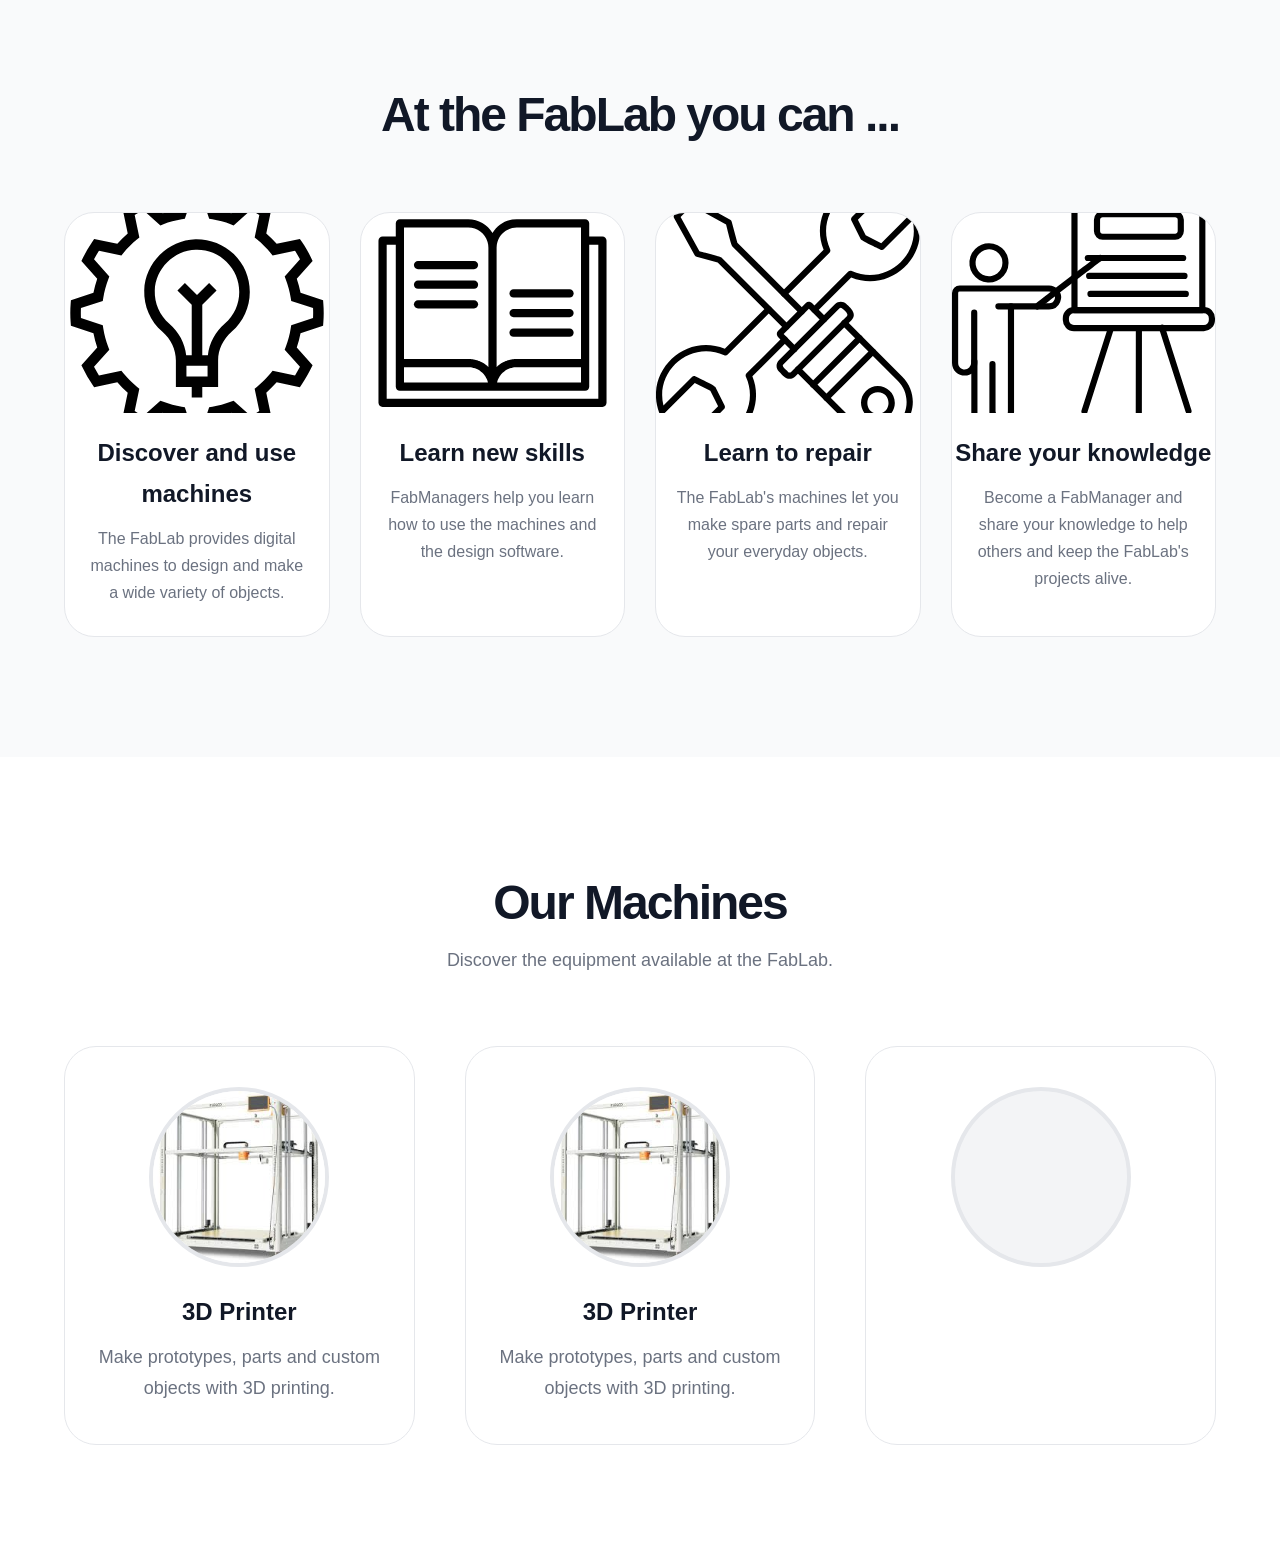
==== commit 21fea55d: "Update index.html" ====
--- a/index.html
+++ b/index.html
@@ -1,5 +1,5 @@
 <!DOCTYPE html>
-<html lang="fr">
+<html lang="en">
 <head>
   <meta charset="UTF-8">
   <meta name="viewport" content="width=device-width, initial-scale=1.0">
@@ -16,72 +16,67 @@
 <section class="présentation" id="accueil">
   <div class="présentation-container">
     <div>
-      <h2>Fab-Lab Lannion</h2>
+      <h2>FabLab Lannion</h2>
       <p>
-        Le FabLab de Lannion est un espace collaboratif ouvert à tous pour apprendre,
-        créer et partager autour de la fabrication numérique.
+The Lannion FabLab is a collaborative workshop open to everyone. 
+        In this workshop you will find many digital fabrication machines as well as tools.
       </p>
       <p>
-        Débutant ou passionné, venez utiliser nos machines et participer à une
-        communauté créative et innovante.
+It is also a digital and technical outreach space where everyone can build their skills.
       </p>
       <div class="buttons">
-        <a href="Tarifs.html" class="btn">Tarifs</a>
-        <a href="https://www.helloasso.com/associations/ker-nel-fablab-lannion" target="_blank" class="btn">Adhésion</a>
+        <a href="Tarifs.html" class="btn">Pricing</a>
+        <a href="https://www.helloasso.com/associations/ker-nel-fablab-lannion" target="_blank" class="btn">Membership</a>
       </div>
     </div>
 
     <div class="horaires">
-      <h3>Horaires</h3>
-      <div class="horaire-item"><span>Lundi</span><strong>14h00 - 18h00</strong></div>
-      <div class="horaire-item"><span>Mardi</span><strong>14h00 - 19h00</strong></div>
-      <div class="horaire-item"><span>Mercredi</span><strong>10h00 - 19h00</strong></div>
-      <div class="horaire-item"><span>Jeudi</span><strong>14h00 - 19h00</strong></div>
-      <div class="horaire-item"><span>Vendredi</span><strong>14h00 - 18h00</strong></div>
-      <div class="horaire-item"><span>Samedi</span><strong>10h00 - 17h00</strong></div>
+      <h3>Opening Hours</h3>
+      <div class="horaire-item"><span>Wednesday</span><strong>6:00 pm - 11:00 pm</strong></div>
+      <div class="horaire-item"><span>Friday</span><strong>12:30 pm - 5:30 pm</strong></div>
+      <div class="horaire-item"><span>Saturday</span><strong>9:30 am - 12:30 pm</strong></div>
     </div>
   </div>
 </section>
 
 <!-- =========================
-     PLANNING CETTE SEMAINE
+     THIS WEEK'S SCHEDULE
 ========================== -->
 <section class="semaine-section-block">
   <div class="container">
-    <h2>📅 Cette semaine au FabLab</h2>
-    <p class="planning-sous-titre">Retrouvez les ateliers et événements prévus cette semaine.</p>
+    <h2>📅 This Week at the FabLab</h2>
+    <p class="planning-sous-titre">Find the workshops and events planned this week.</p>
     <div class="semaine-events" id="semaineEvents">
-      <div class="semaine-vide">Chargement…</div>
+      <div class="semaine-vide">Loading…</div>
     </div>
-    <a href="actualités.html" class="semaine-lien">Voir le planning du mois →</a>
+    <a href="actualités.html" class="semaine-lien">See the monthly schedule →</a>
   </div>
 </section>
 
 <section class="services-section">
   <div class="services-title">
-    <h2>Nos services au FabLab</h2>
-    <p>Un espace pour créer, apprendre et transmettre tous vos projets.</p>
+    <h2>At the FabLab you can ...</h2>
   </div>
   <div class="services-grid">
     <div class="service-card">
-      <div class="service-img"><img src="image/innovation-icon.svg" alt="Découpe laser"></div>
-      <h3>Créer</h3>
-      <p>Le FabLab met à disposition des machines numériques pour concevoir et fabriquer des objets variés.</p>
+      <div class="service-img"><img src="image/innovation-icon.svg" alt="Laser cutting"></div>
+      <h3>Discover and use machines</h3>
+      <p>The FabLab provides digital machines to design and make a wide variety of objects.</p>
     </div>
     <div class="service-card">
-      <div class="service-img"><img src="image/learning-icon.svg" alt="Impression 3D"></div>
-      <h3>Apprendre 3D</h3>
-      <p>Des FabManagers vous accompagnent pour apprendre à utiliser les machines et les logiciels de conception.</p>
+      <div class="service-img"><img src="image/learning-icon.svg" alt="3D printing"></div>
+      <h3>Learn new skills</h3>
+      <p>FabManagers help you learn how to use the machines and the design software.</p>
     </div>
     <div class="service-card">
-      <div class="service-img"><img src="image/reparation-icon.svg" alt="Découpe vinyle"></div>
-      <h3>Réparer</h3>
-      <p>Les machines du FabLab permettent de fabriquer des pièces de rechange et de réparer vos objets du quotidien.</p>
+      <div class="service-img"><img src="image/reparation-icon.svg" alt="Vinyl cutting"></div>
+      <h3>Learn to repair</h3>
+      <p>The FabLab's machines let you make spare parts and repair your everyday objects.</p>
     </div>
     <div class="service-card">
-      <div class="service-img"><img src="image/teach-icon.svg" alt="Électronique"></div>
-      <h3>Transmettre</h3>
-      <p>Devenez FabManager et partagez vos connaissances pour aider les autres et faire vivre les projets du FabLab.</p>
+      <div class="service-img"><img src="image/teach-icon.svg" alt="Electronics"></div>
+      <h3>Share your knowledge</h3>
+      <p>Become a FabManager and share your knowledge to help others and keep the FabLab's projects alive.</p>
     </div>
   </div>
 </section>
@@ -89,104 +84,17 @@
 <section class="machines-section" id="machines">
   <div class="container">
     <div class="section-title">
-      <h2>Nos Machines</h2>
-      <p>Découvrez les équipements disponibles au FabLab.</p>
+      <h2>Our Machines</h2>
+      <p>Discover the equipment available at the FabLab.</p>
     </div>
     <div class="cards collapsed" id="machinesList">
       <div class="card machine-card">
-        <div class="machine-image"><img src="image/3d.jpg" alt="machine 3D"></div>
-        <div class="machine-content"><h3>Imprimante 3D</h3><p>Réalisez des prototypes, pièces et objets personnalisés grâce à l'impression 3D.</p></div>
+        <div class="machine-image"><img src="image/3d.jpg" alt="3D machine"></div>
+        <div class="machine-content"><h3>3D Printer</h3><p>Make prototypes, parts and custom objects with 3D printing.</p></div>
       </div>
       <div class="card machine-card">
-        <div class="machine-image"><img src="image/3d.jpg" alt="machine 3D"></div>
-        <div class="machine-content"><h3>Imprimante 3D</h3><p>Réalisez des prototypes, pièces et objets personnalisés grâce à l'impression 3D.</p></div>
+        <div class="machine-image"><img src="image/3d.jpg" alt="3D machine"></div>
+        <div class="machine-content"><h3>3D Printer</h3><p>Make prototypes, parts and custom objects with 3D printing.</p></div>
       </div>
       <div class="card machine-card">
-        <div class="machine-image"><img src="image/3d.jpg" alt="machine 3D"></div>
-        <div class="machine-content"><h3>Imprimante 3D</h3><p>Réalisez des prototypes, pièces et objets personnalisés grâce à l'impression 3D.</p></div>
-      </div>
-    </div>
-  </div>
-</section>
-
-<!-- FOOTER -->
-<div id="footer"></div>
-<script>
-  fetch("Footer.html").then(r=>r.text()).then(d=>{document.getElementById("footer").innerHTML=d;});
-</script>
-
-<!-- ── Planning cette semaine ── -->
-<script>
-(function(){
-  const COLORS = {
-    teal:'#1ABFBF', orange:'#F5A623', pink:'#E8366F',
-    violet:'#7B4FBF', green:'#3DA35D', navy:'#1a4f8a'
-  };
-  const DAY_SHORT = ['Dim','Lun','Mar','Mer','Jeu','Ven','Sam'];
-
-  function mondayOf(date){
-    const d = new Date(date);
-    const dow = d.getDay();
-    d.setDate(d.getDate() - ((dow+6)%7));
-    d.setHours(0,0,0,0);
-    return d;
-  }
-
-  const MONTHS_MAP = {
-    'Janvier':0,'Février':1,'Mars':2,'Avril':3,'Mai':4,'Juin':5,
-    'Juillet':6,'Août':7,'Septembre':8,'Octobre':9,'Novembre':10,'Décembre':11
-  };
-
-  fetch('planning-data.json')
-    .then(r => { if(!r.ok) throw new Error('not found'); return r.json(); })
-    .then(data => {
-      const container = document.getElementById('semaineEvents');
-      container.innerHTML = '';
-      const today = new Date();
-      const monday = mondayOf(today);
-      const sunday = new Date(monday); sunday.setDate(monday.getDate()+6);
-
-      const [monthStr, yearStr] = data.month.split(' ');
-      const planMonth = MONTHS_MAP[monthStr];
-      const planYear = parseInt(yearStr);
-
-      const thisWeek = (data.events||[]).filter(ev => {
-        const evDate = new Date(planYear, planMonth, ev.day);
-        return evDate >= monday && evDate <= sunday;
-      }).sort((a,b) => a.day - b.day);
-
-      if(thisWeek.length === 0){
-        container.innerHTML = '<div class="semaine-vide">Aucun événement cette semaine.</div>';
-        return;
-      }
-
-      thisWeek.forEach(ev => {
-        const evDate = new Date(planYear, planMonth, ev.day);
-        const dowIdx = evDate.getDay();
-        const color = COLORS[ev.color] || '#1ABFBF';
-        const horaire = ev.timeStart && ev.timeEnd ? `${ev.timeStart} – ${ev.timeEnd}`
-          : ev.timeStart || ev.timeEnd || '';
-        const card = document.createElement('div');
-        card.className = 'semaine-event-card';
-        card.style.background = color;
-        card.innerHTML = `
-          <div class="semaine-event-date">
-            <span class="num">${ev.day}</span>
-            <span class="jour">${DAY_SHORT[dowIdx]}</span>
-          </div>
-          <div class="semaine-event-body">
-            <div class="semaine-event-titre">${ev.emoji ? ev.emoji+' ' : ''}${ev.title}</div>
-            ${horaire ? `<div class="semaine-event-horaire">🕐 ${horaire}</div>` : ''}
-          </div>`;
-        container.appendChild(card);
-      });
-    })
-    .catch(() => {
-      document.getElementById('semaineEvents').innerHTML =
-        '<div class="semaine-vide">Planning non disponible.</div>';
-    });
-})();
-</script>
-
-</body>
-</html>+        <div class="machine-image"><img src="image/3d.jpg" alt="3D
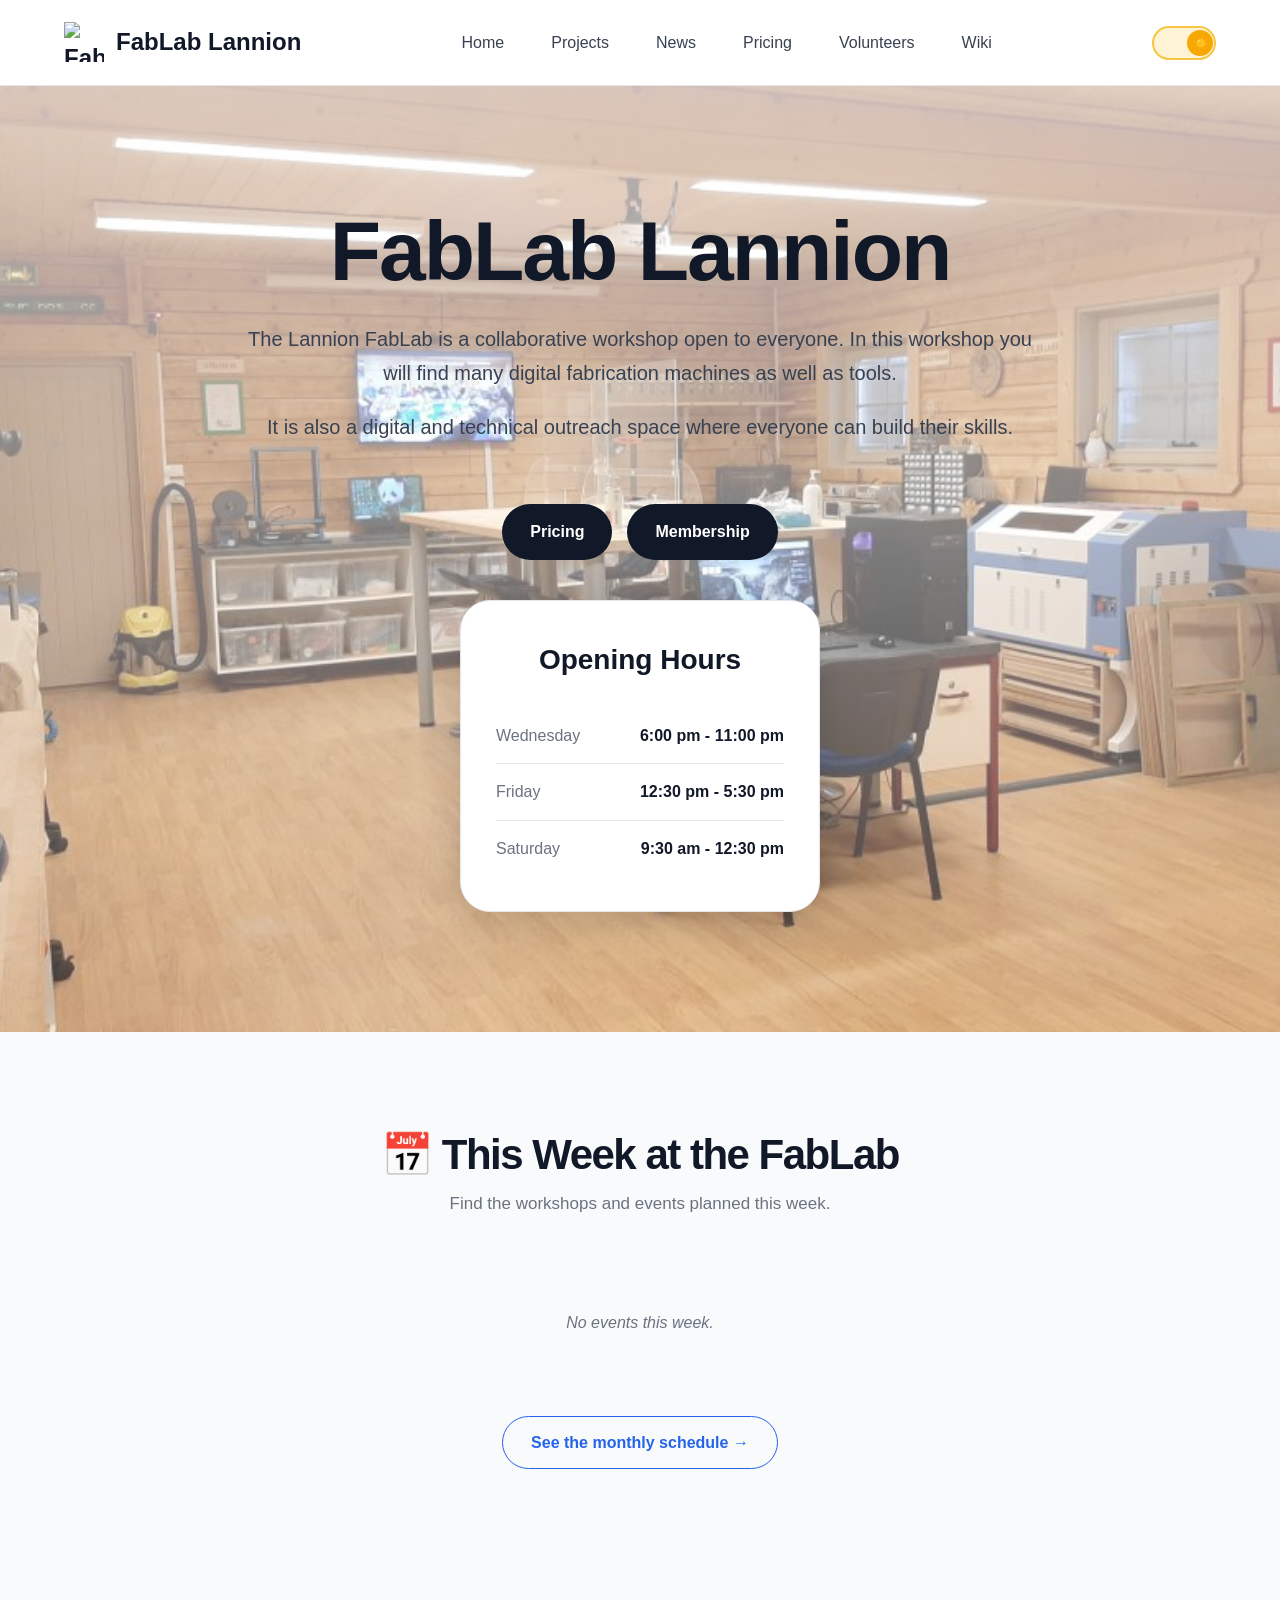
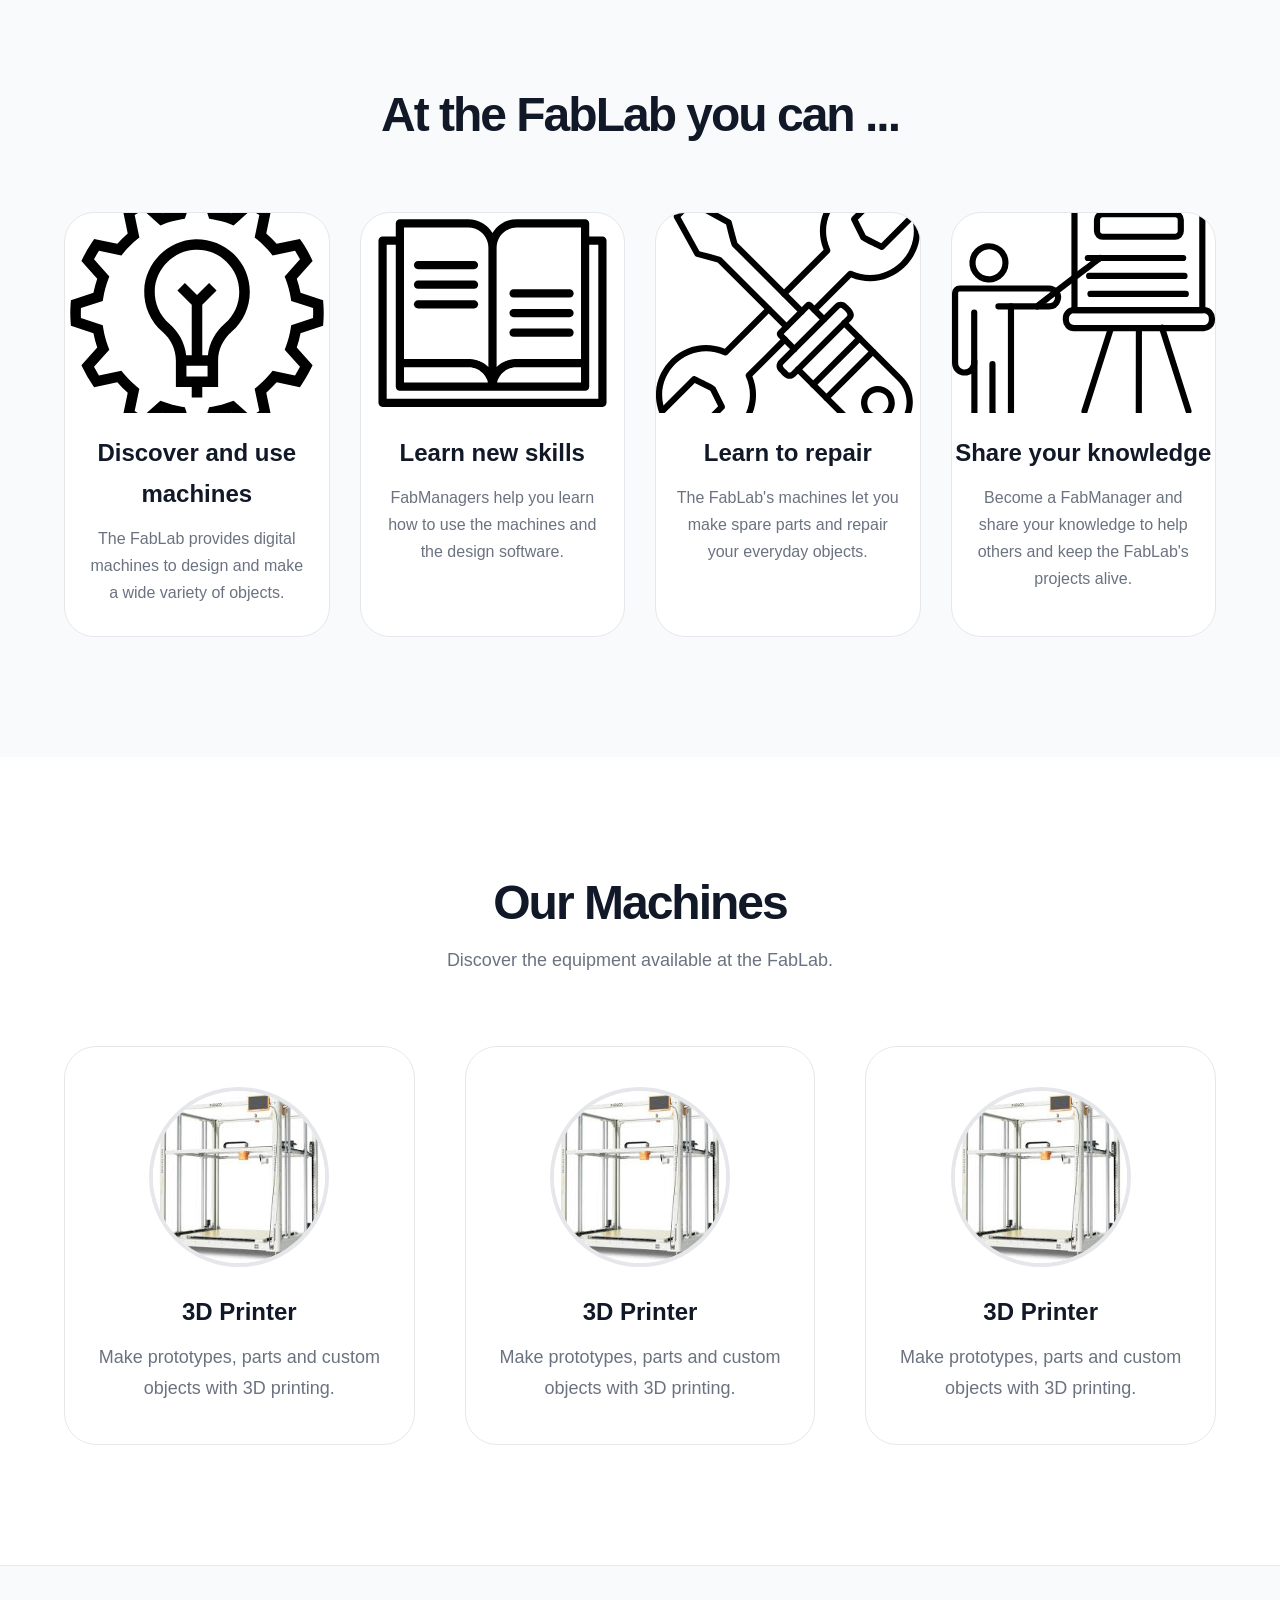
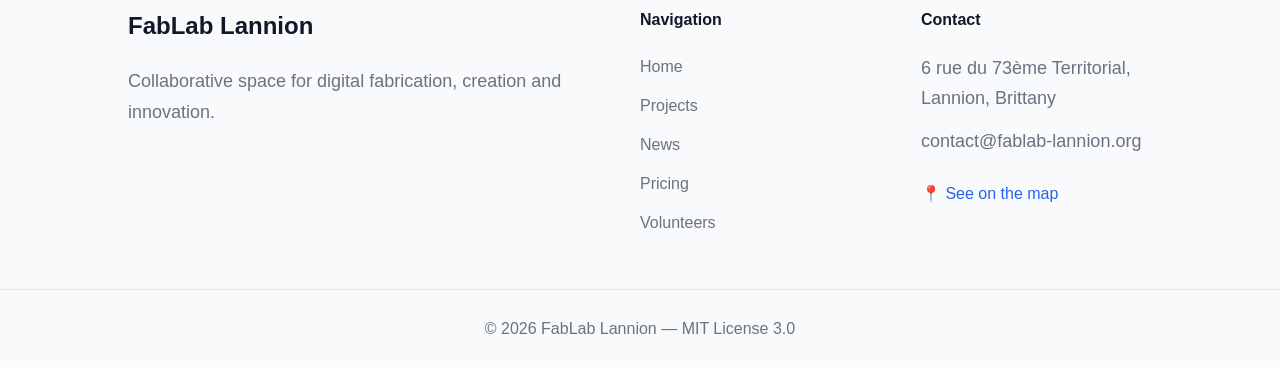
==== commit 84c2cf8b: "Update index.html" ====
--- a/index.html
+++ b/index.html
@@ -97,4 +97,92 @@
         <div class="machine-content"><h3>3D Printer</h3><p>Make prototypes, parts and custom objects with 3D printing.</p></div>
       </div>
       <div class="card machine-card">
-        <div class="machine-image"><img src="image/3d.jpg" alt="3D
+        <div class="machine-image"><img src="image/3d.jpg" alt="3D machine"></div>
+        <div class="machine-content"><h3>3D Printer</h3><p>Make prototypes, parts and custom objects with 3D printing.</p></div>
+      </div>
+    </div>
+  </div>
+</section>
+
+<!-- FOOTER -->
+<div id="footer"></div>
+<script>
+  fetch("Footer.html").then(r=>r.text()).then(d=>{document.getElementById("footer").innerHTML=d;});
+</script>
+
+<!-- ── This week's schedule ── -->
+<script>
+(function(){
+  const COLORS = {
+    teal:'#1ABFBF', orange:'#F5A623', pink:'#E8366F',
+    violet:'#7B4FBF', green:'#3DA35D', navy:'#1a4f8a'
+  };
+  const DAY_SHORT = ['Sun','Mon','Tue','Wed','Thu','Fri','Sat'];
+
+  function mondayOf(date){
+    const d = new Date(date);
+    const dow = d.getDay();
+    d.setDate(d.getDate() - ((dow+6)%7));
+    d.setHours(0,0,0,0);
+    return d;
+  }
+
+  // French month names: they must match planning-data.json
+  const MONTHS_MAP = {
+    'Janvier':0,'Février':1,'Mars':2,'Avril':3,'Mai':4,'Juin':5,
+    'Juillet':6,'Août':7,'Septembre':8,'Octobre':9,'Novembre':10,'Décembre':11
+  };
+
+  fetch('planning-data.json')
+    .then(r => { if(!r.ok) throw new Error('not found'); return r.json(); })
+    .then(data => {
+      const container = document.getElementById('semaineEvents');
+      container.innerHTML = '';
+      const today = new Date();
+      const monday = mondayOf(today);
+      const sunday = new Date(monday); sunday.setDate(monday.getDate()+6);
+
+      const [monthStr, yearStr] = data.month.split(' ');
+      const planMonth = MONTHS_MAP[monthStr];
+      const planYear = parseInt(yearStr);
+
+      const thisWeek = (data.events||[]).filter(ev => {
+        const evDate = new Date(planYear, planMonth, ev.day);
+        return evDate >= monday && evDate <= sunday;
+      }).sort((a,b) => a.day - b.day);
+
+      if(thisWeek.length === 0){
+        container.innerHTML = '<div class="semaine-vide">No events this week.</div>';
+        return;
+      }
+
+      thisWeek.forEach(ev => {
+        const evDate = new Date(planYear, planMonth, ev.day);
+        const dowIdx = evDate.getDay();
+        const color = COLORS[ev.color] || '#1ABFBF';
+        const horaire = ev.timeStart && ev.timeEnd ? `${ev.timeStart} – ${ev.timeEnd}`
+          : ev.timeStart || ev.timeEnd || '';
+        const card = document.createElement('div');
+        card.className = 'semaine-event-card';
+        card.style.background = color;
+        card.innerHTML = `
+          <div class="semaine-event-date">
+            <span class="num">${ev.day}</span>
+            <span class="jour">${DAY_SHORT[dowIdx]}</span>
+          </div>
+          <div class="semaine-event-body">
+            <div class="semaine-event-titre">${ev.emoji ? ev.emoji+' ' : ''}${ev.title}</div>
+            ${horaire ? `<div class="semaine-event-horaire">🕐 ${horaire}</div>` : ''}
+          </div>`;
+        container.appendChild(card);
+      });
+    })
+    .catch(() => {
+      document.getElementById('semaineEvents').innerHTML =
+        '<div class="semaine-vide">Schedule not available.</div>';
+    });
+})();
+</script>
+
+</body>
+</html>
